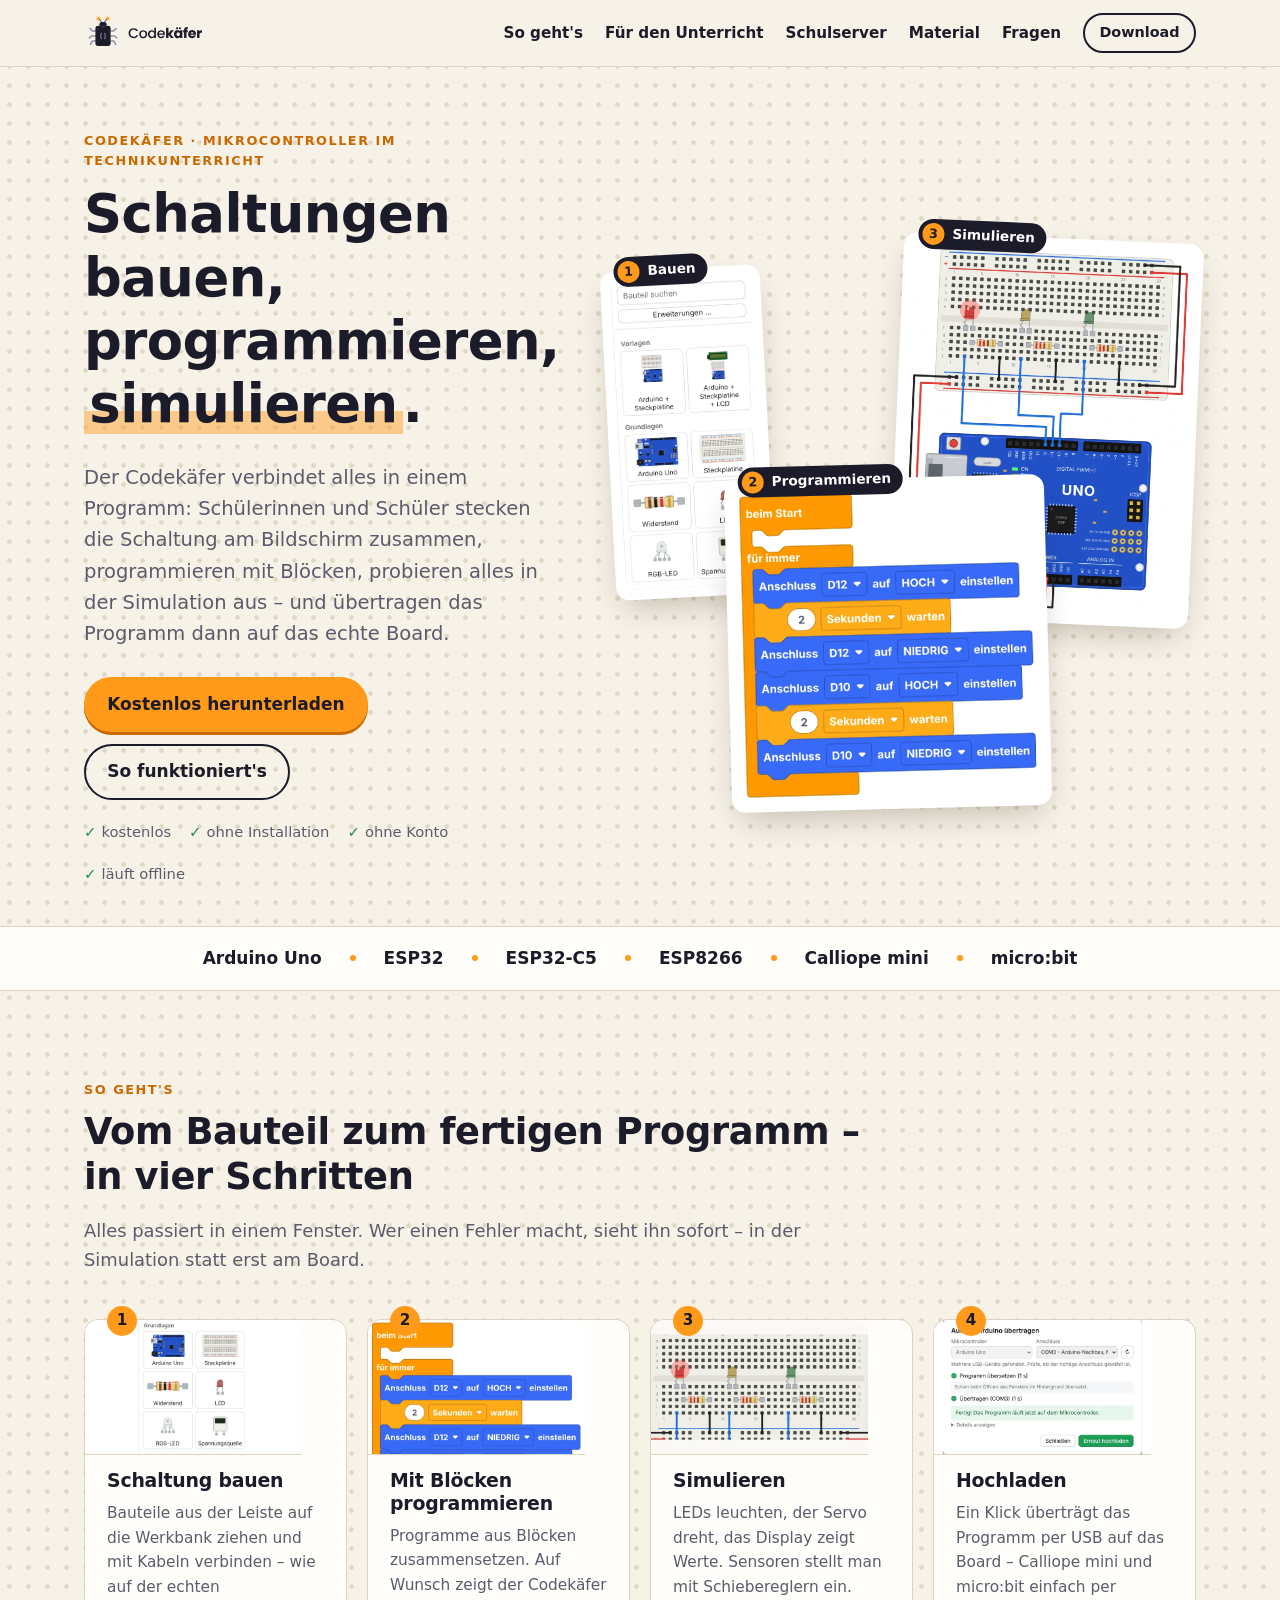
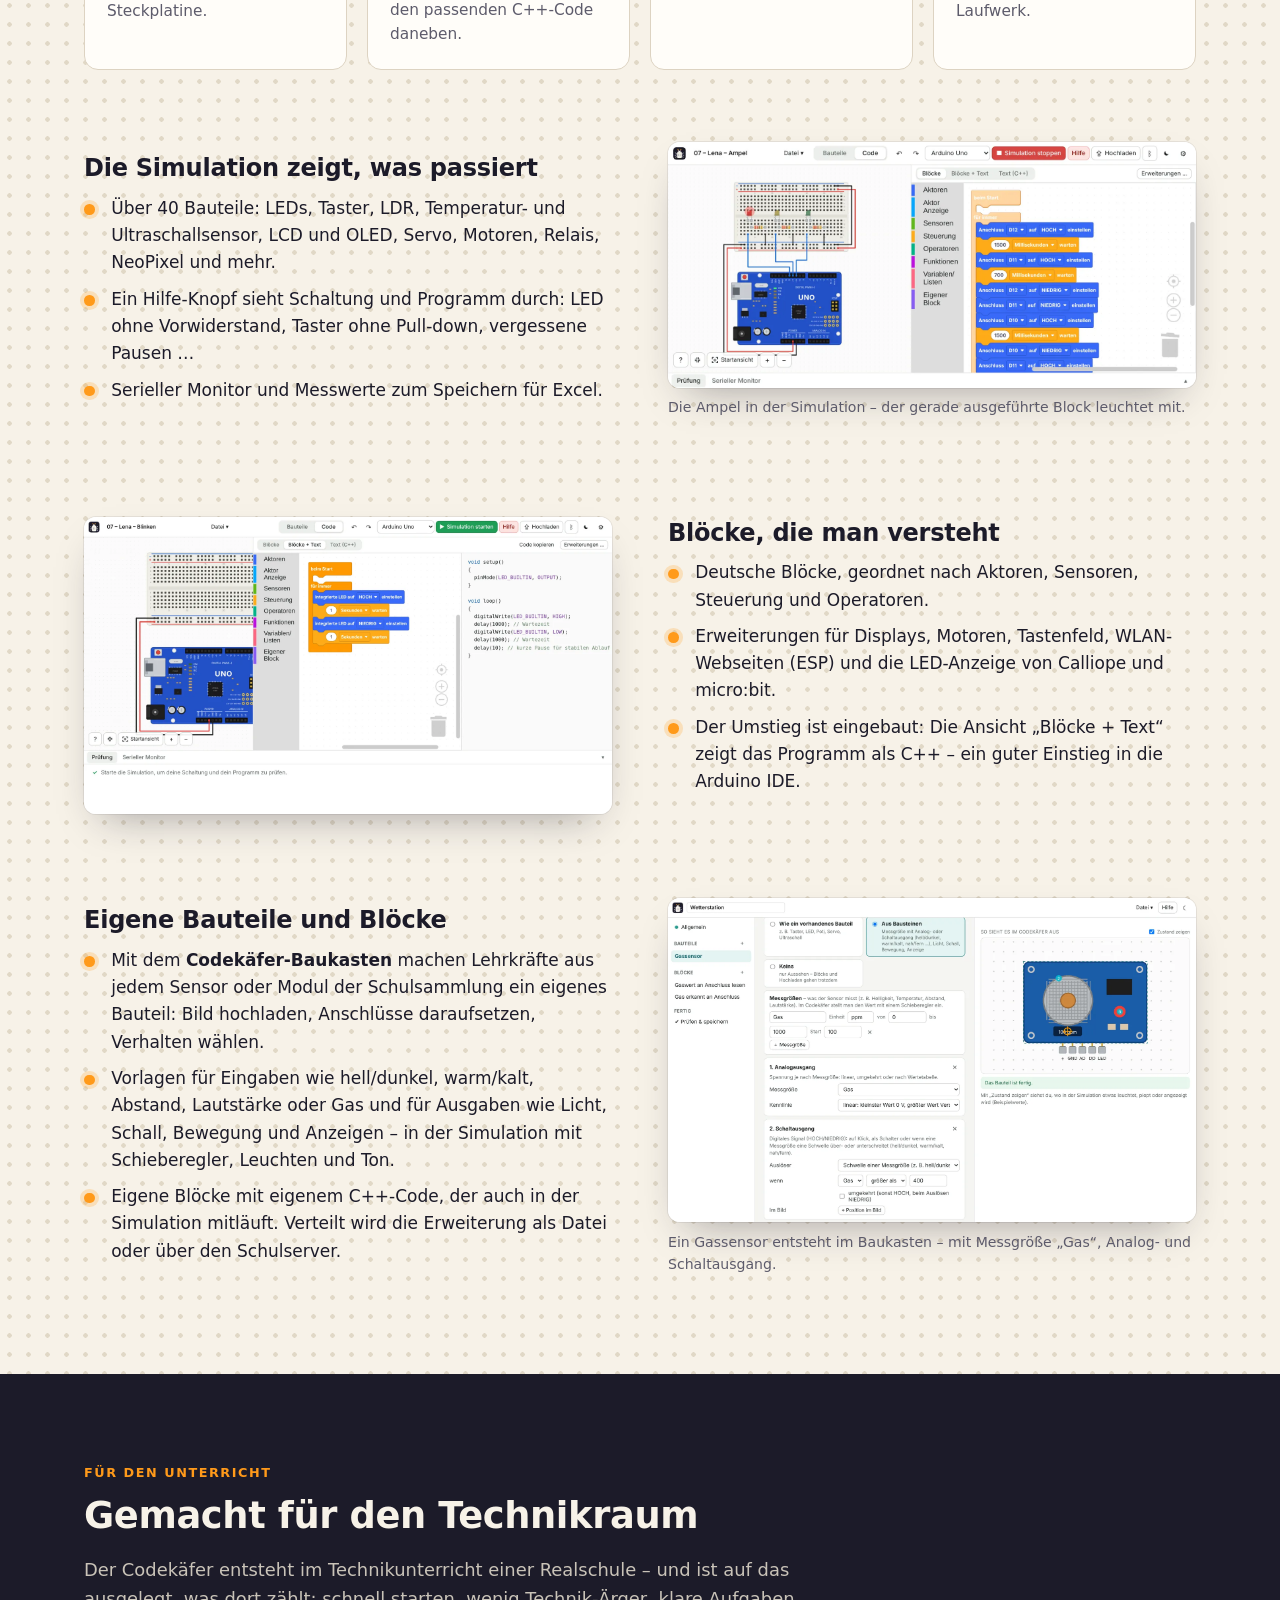
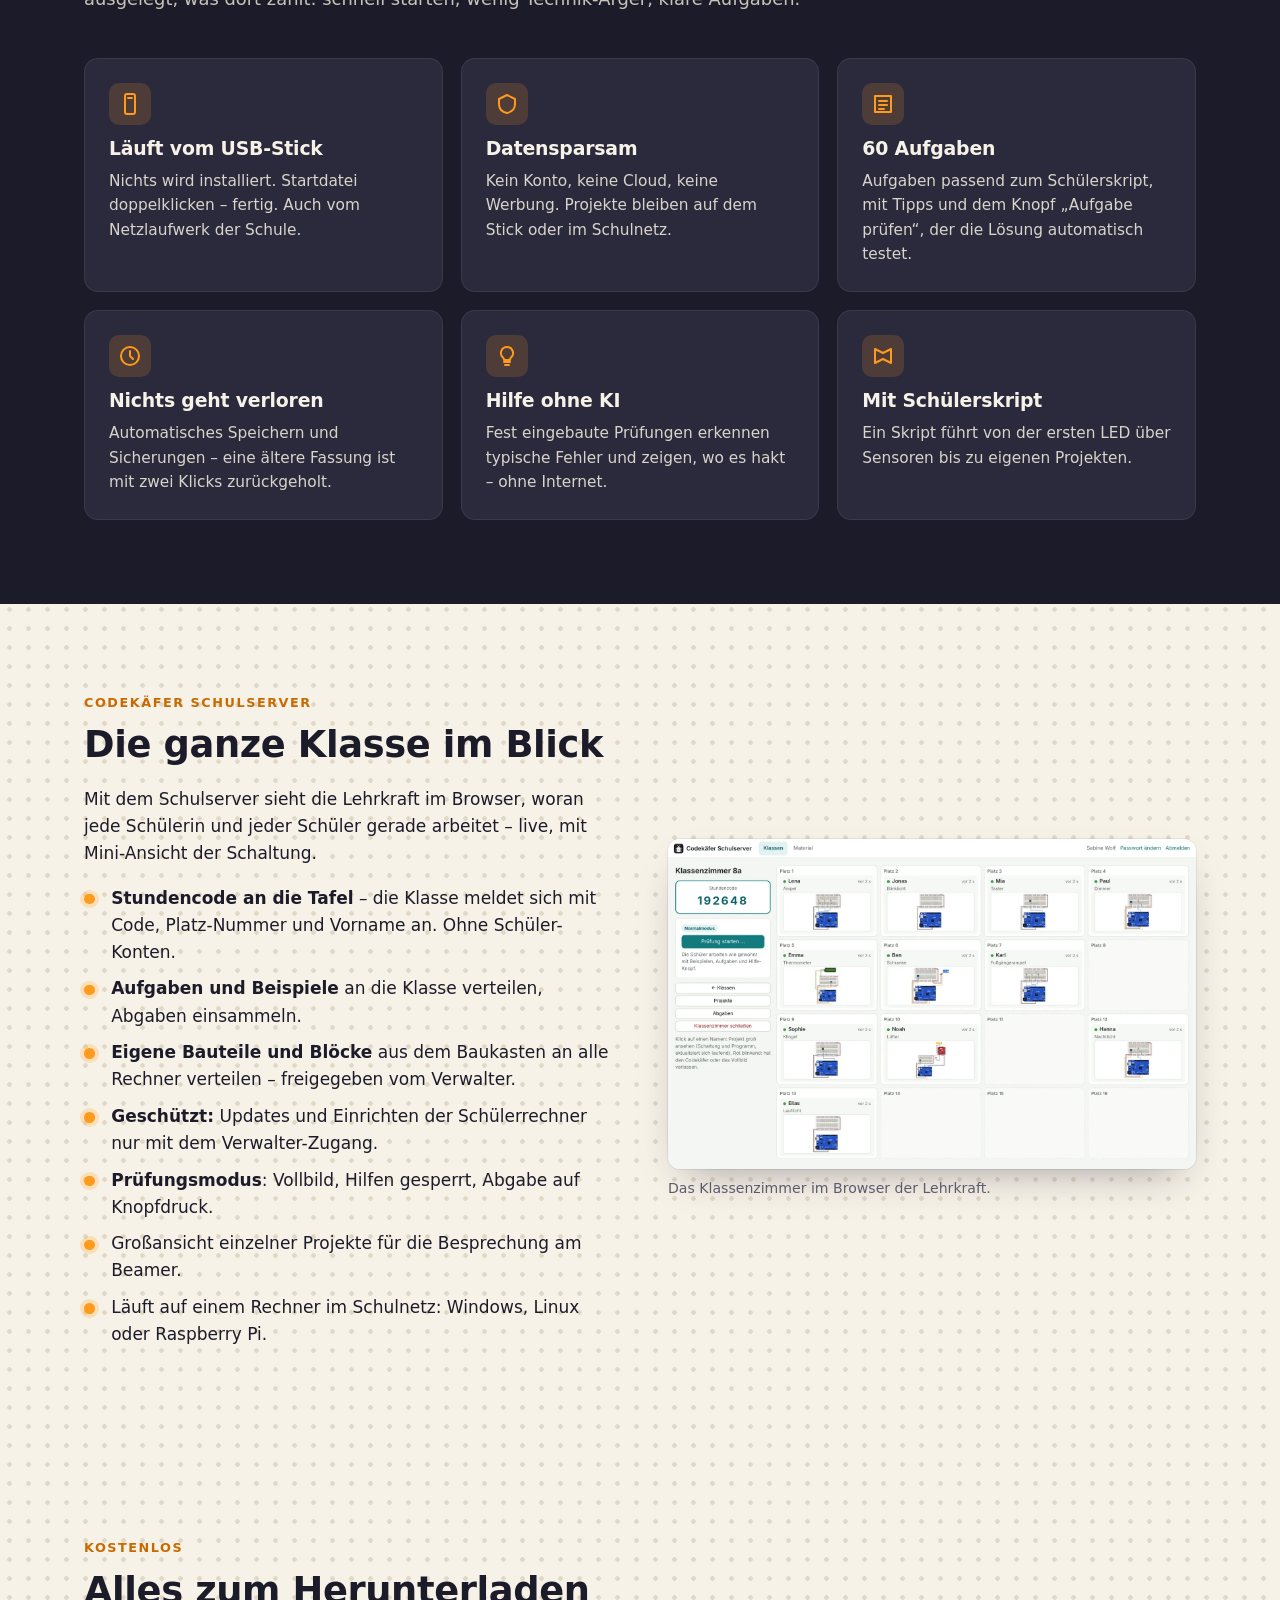
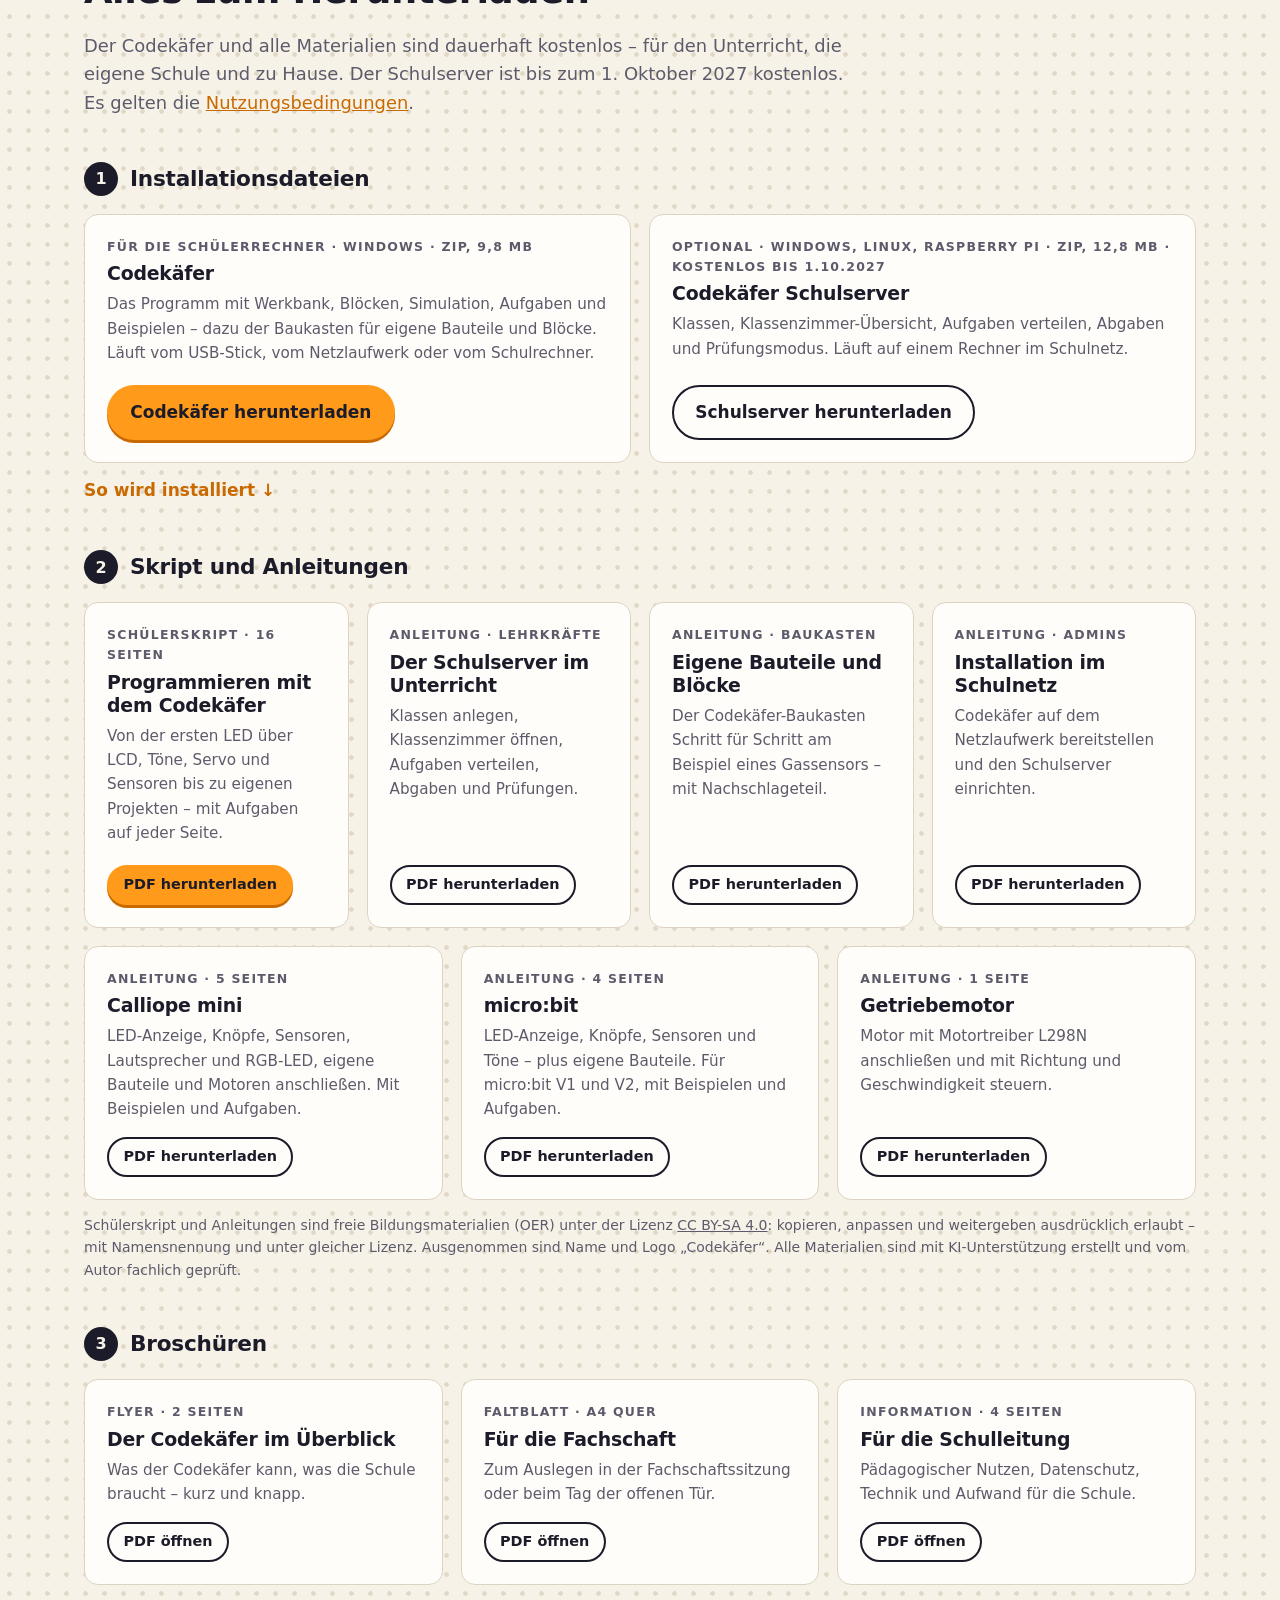
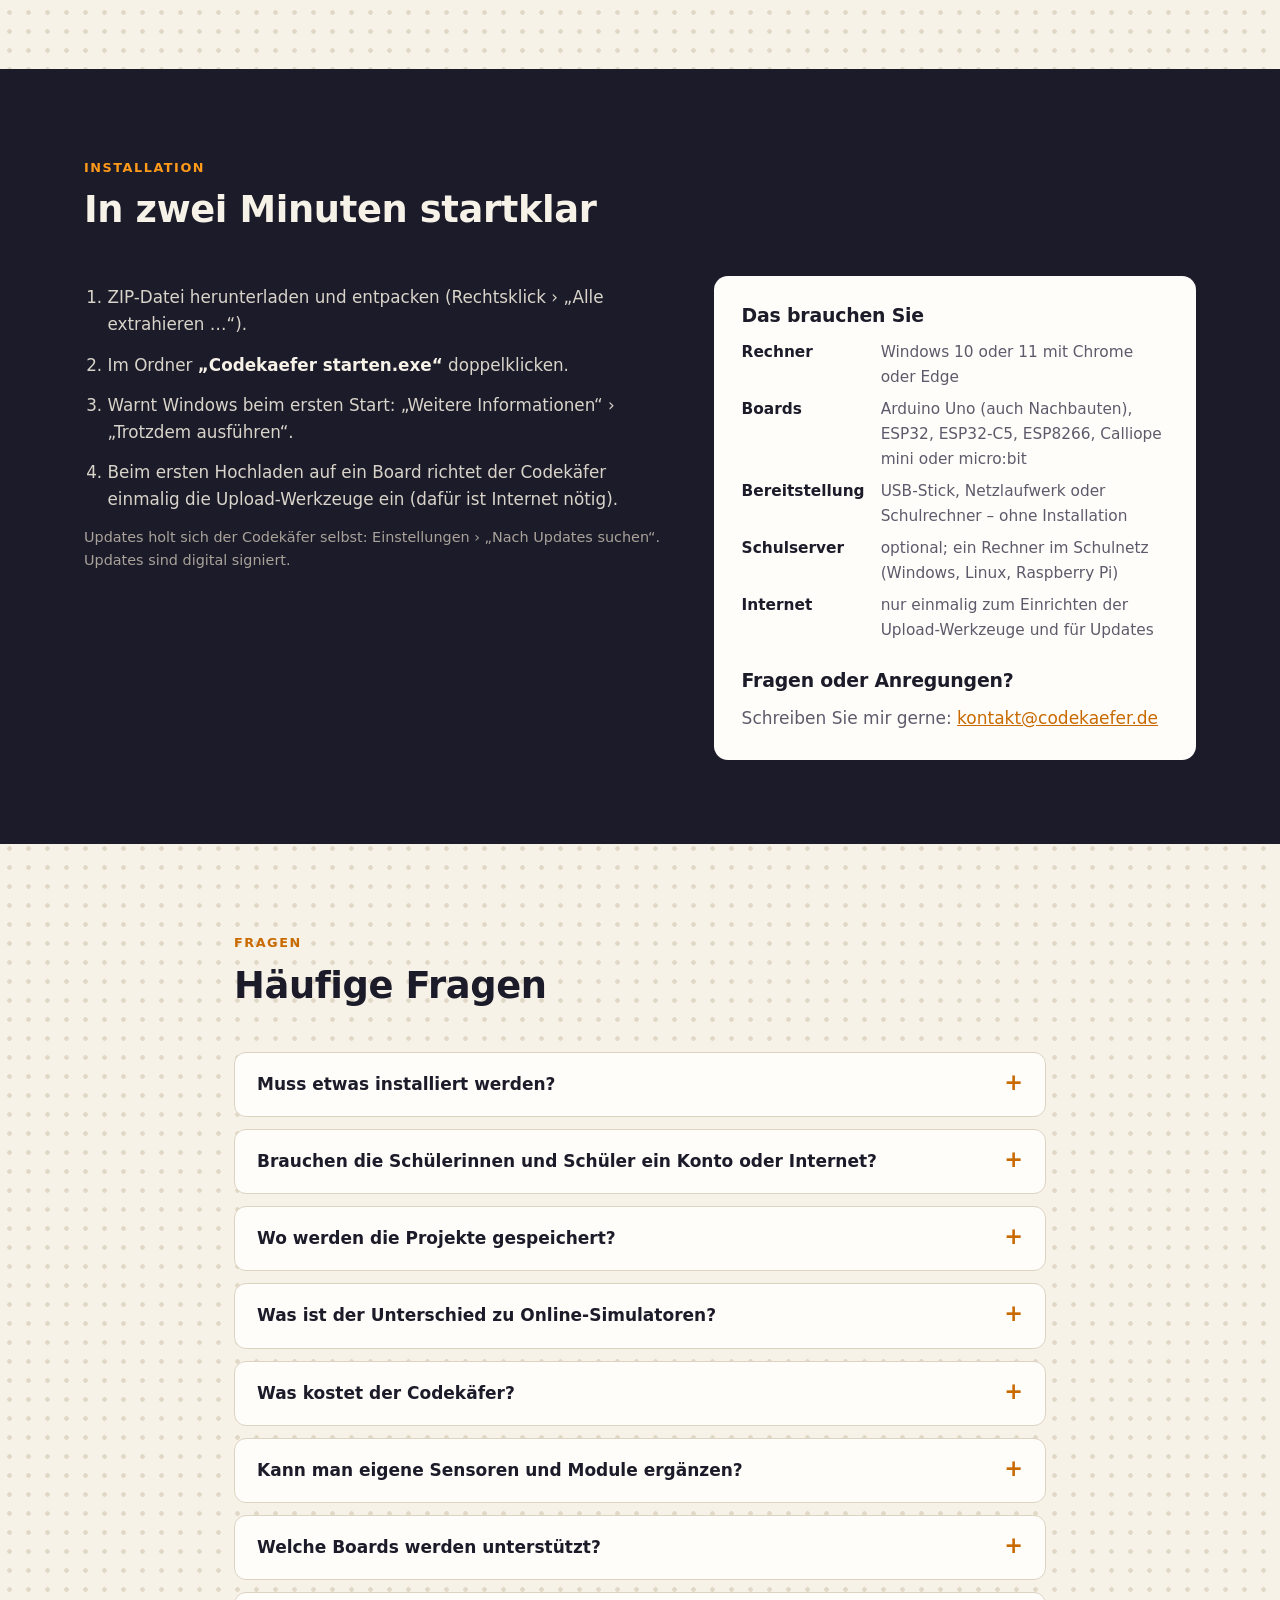
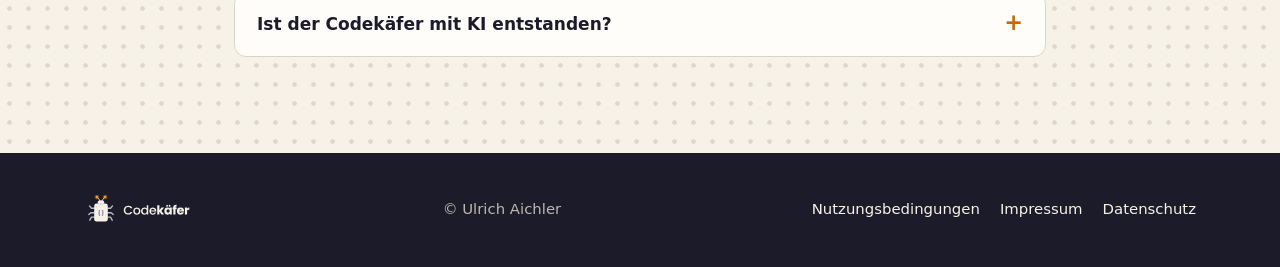
==== index.html @ eb39aac1 "Download-Größen für Codekäfer 0.29.0 / Schulserver 0.14.0 Co-Authored-By: Claude Opus 5.5 <noreply@a" ====
<!doctype html>
<html lang="de">
<head>
<meta charset="utf-8">
<meta name="viewport" content="width=device-width, initial-scale=1">
<title>Codekäfer – Arduino mit Blöcken programmieren und simulieren</title>
<meta name="description" content="Kostenlose Lernumgebung für den Technikunterricht: Schaltung bauen, mit Blöcken programmieren, simulieren und auf Arduino, ESP32, Calliope mini oder micro:bit laden.">
<link rel="canonical" href="https://codekaefer.de/">
<meta name="robots" content="index, follow">
<link rel="icon" href="img/favicon.svg" type="image/svg+xml">
<link rel="icon" href="img/favicon-32.png" sizes="32x32">
<link rel="apple-touch-icon" href="img/apple-touch-icon.png">
<link rel="stylesheet" href="css/stil.css?v=8">
<meta property="og:type" content="website">
<meta property="og:locale" content="de_DE">
<meta property="og:site_name" content="Codekäfer">
<meta property="og:url" content="https://codekaefer.de/">
<meta property="og:title" content="Codekäfer – Schaltungen bauen, programmieren, simulieren">
<meta property="og:description" content="Kostenlose, blockbasierte Lernumgebung für Mikrocontroller im Technikunterricht – offline, ohne Schülerkonten, mit echter Hardware.">
<meta property="og:image" content="https://codekaefer.de/img/vorschau.png">
<meta property="og:image:width" content="1200">
<meta property="og:image:height" content="630">
<meta name="twitter:card" content="summary_large_image">
<script type="application/ld+json">{"@context": "https://schema.org", "@type": "WebSite", "name": "Codekäfer", "alternateName": ["Codekaefer", "Codekäfer Schulserver"], "url": "https://codekaefer.de/", "inLanguage": "de"}</script>
<script type="application/ld+json">{"@context": "https://schema.org", "@type": "SoftwareApplication", "name": "Codekäfer", "alternateName": "Codekaefer", "url": "https://codekaefer.de/", "description": "Blockbasierte Lernumgebung für den Technikunterricht: Schaltungen bauen, mit Blöcken programmieren, simulieren und auf Arduino, ESP32, ESP8266, Calliope mini oder micro:bit übertragen.", "applicationCategory": "EducationalApplication", "operatingSystem": "Windows 10, Windows 11", "inLanguage": "de", "offers": {"@type": "Offer", "price": "0", "priceCurrency": "EUR"}, "author": {"@type": "Person", "name": "Ulrich Aichler"}, "audience": {"@type": "EducationalAudience", "educationalRole": ["teacher", "student"]}, "image": "https://codekaefer.de/img/vorschau.png", "keywords": "Arduino, Blockprogrammierung, Simulation, Technikunterricht, ESP32, Calliope mini, micro:bit, Schule, offline"}</script>
<script type="application/ld+json">{"@context": "https://schema.org", "@type": "FAQPage", "mainEntity": [{"@type": "Question", "name": "Muss etwas installiert werden?", "acceptedAnswer": {"@type": "Answer", "text": "Nein. Der Codekäfer startet mit einem Doppelklick und öffnet sich in einem Chrome- bzw. Edge-Fenster. Er läuft vom USB-Stick, vom Netzlaufwerk oder von einem Schulrechner."}}, {"@type": "Question", "name": "Brauchen die Schülerinnen und Schüler ein Konto oder Internet?", "acceptedAnswer": {"@type": "Answer", "text": "Nein. Es gibt keine Anmeldung bei einem Online-Dienst. Internet wird nur einmal zum Einrichten der Upload-Werkzeuge und für Updates gebraucht. Mit dem Schulserver melden sich die Schüler nur mit Stundencode, Platz-Nummer und Vorname an."}}, {"@type": "Question", "name": "Wo werden die Projekte gespeichert?", "acceptedAnswer": {"@type": "Answer", "text": "Auf dem Stick, im persönlichen Ordner im Schulnetz oder – mit Schulserver – auf dem Server der Schule. Keine Daten verlassen die Schule."}}, {"@type": "Question", "name": "Was ist der Unterschied zu Online-Simulatoren?", "acceptedAnswer": {"@type": "Answer", "text": "Der Codekäfer verbindet Schaltung, Blöcke, Simulation und das Hochladen auf das echte Board in einem Programm – ohne Konto und ohne Cloud. Dazu kommen Aufgaben mit automatischer Prüfung, ein Schülerskript und auf Wunsch der Schulserver mit Klassenzimmer und Prüfungsmodus."}}, {"@type": "Question", "name": "Was kostet der Codekäfer?", "acceptedAnswer": {"@type": "Answer", "text": "Der Codekäfer für die Schülerrechner und alle Materialien – Skript, Anleitungen, Broschüren – sind dauerhaft kostenlos. Der Schulserver ist bis zum 1. Oktober 2027 kostenlos. Danach braucht jede Schule eine Lizenz, Updates inklusive. Läuft die kostenlose Zeit ab, gehen keine Daten verloren: Klassen, Projekte und Abgaben bleiben erhalten."}}, {"@type": "Question", "name": "Kann man eigene Sensoren und Module ergänzen?", "acceptedAnswer": {"@type": "Answer", "text": "Ja. Mit dem Codekäfer-Baukasten erstellen Lehrkräfte eigene Bauteile (mit eigenem Bild und Verhalten in der Simulation) und eigene Blöcke mit C++-Code – meist mit einer Vorlage in wenigen Minuten. Die Erweiterung wird als Datei weitergegeben oder über den Schulserver an alle Rechner verteilt – dort spielt sie der Verwalter ein. Projekte bringen ihre Erweiterungen selbst mit; in der Schulversion gelten aber nur die freigegebenen."}}, {"@type": "Question", "name": "Welche Boards werden unterstützt?", "acceptedAnswer": {"@type": "Answer", "text": "Arduino Uno (auch Nachbauten mit CH340), ESP32, ESP32-C5, ESP8266, Calliope mini und micro:bit. Vorhandene Sets der Schule lassen sich weiter nutzen."}}, {"@type": "Question", "name": "Ist der Codekäfer mit KI entstanden?", "acceptedAnswer": {"@type": "Answer", "text": "Ja. Der Codekäfer wurde von Ulrich Aichler konzipiert und mit Unterstützung von KI (Claude, Anthropic) programmiert; getestet und verantwortet von Ulrich Aichler. Der Codekäfer selbst enthält keine KI und sendet keine Daten an KI-Dienste – auch keine Schülerdaten."}}]}</script>
</head>
<body>

<header class="kopf">
  <div class="wrap">
    <a class="logo" href="#top" aria-label="Codekäfer – zum Seitenanfang"><img src="img/codekaefer-logo.svg" alt="Codekäfer" width="122" height="38"></a>
    <nav aria-label="Hauptmenü">
      <a href="#so-gehts">So geht's</a>
      <a href="#unterricht">Für den Unterricht</a>
      <a href="#schulserver">Schulserver</a>
      <a href="#download">Material</a>
      <a href="#fragen">Fragen</a>
      <a class="knopf klein rand" href="#download">Download</a>
    </nav>
  </div>
</header>

<main id="top">

<section class="held">
  <div class="wrap">
    <div>
      <span class="kicker">Codekäfer · Mikrocontroller im Technikunterricht</span>
      <h1>Schaltungen bauen, programmieren, <span class="mark">simulieren</span>.</h1>
      <p class="unter">Der Codekäfer verbindet alles in einem Programm: Schülerinnen und Schüler stecken die Schaltung am Bildschirm zusammen, programmieren mit Blöcken, probieren alles in der Simulation aus – und übertragen das Programm dann auf das echte Board.</p>
      <div class="knoepfe">
        <a class="knopf voll" href="#download">Kostenlos herunterladen</a>
        <a class="knopf rand" href="#so-gehts">So funktioniert's</a>
      </div>
      <div class="klein-info"><span>kostenlos</span><span>ohne Installation</span><span>ohne Konto</span><span>läuft offline</span></div>
    </div>
    <div class="collage" aria-label="Bauen, programmieren, simulieren">
      <figure class="karte-b k1"><img src="img/held_bauteile.webp" width="375" height="827" alt="Bauteilleiste mit Arduino, Steckplatine, Widerstand und LED"><figcaption><b>1</b> Bauen</figcaption></figure>
      <figure class="karte-b k2"><img src="img/held_bloecke.webp" width="860" height="892" alt="Programm aus Blöcken: Anschlüsse ein- und ausschalten, warten"><figcaption><b>2</b> Programmieren</figcaption></figure>
      <figure class="karte-b k3"><img src="img/held_simulation.webp" width="900" height="1173" alt="Simulation: die rote LED der Ampel leuchtet"><figcaption><b>3</b> Simulieren</figcaption></figure>
    </div>
  </div>
</section>

<div class="boards">
  <div class="wrap">
    <b>Arduino Uno</b><span class="sep"></span><b>ESP32</b><span class="sep"></span><b>ESP32-C5</b><span class="sep"></span><b>ESP8266</b><span class="sep"></span><b>Calliope mini</b><span class="sep"></span><b>micro:bit</b>
  </div>
</div>

<section class="abschnitt" id="so-gehts">
  <div class="wrap">
    <div class="kopfzeile">
      <span class="kicker">So geht's</span>
      <h2>Vom Bauteil zum fertigen Programm – in vier Schritten</h2>
      <p>Alles passiert in einem Fenster. Wer einen Fehler macht, sieht ihn sofort – in der Simulation statt erst am Board.</p>
    </div>
    <div class="schritte">
      <div class="schritt"><img src="img/schritt_bauen.webp" width="640" height="400" alt="" loading="lazy"><h3>Schaltung bauen</h3><p>Bauteile aus der Leiste auf die Werkbank ziehen und mit Kabeln verbinden – wie auf der echten Steckplatine.</p></div>
      <div class="schritt"><img src="img/schritt_programmieren.webp" width="640" height="400" alt="" loading="lazy"><h3>Mit Blöcken programmieren</h3><p>Programme aus Blöcken zusammensetzen. Auf Wunsch zeigt der Codekäfer den passenden C++-Code daneben.</p></div>
      <div class="schritt"><img src="img/schritt_simulieren.webp" width="640" height="400" alt="" loading="lazy"><h3>Simulieren</h3><p>LEDs leuchten, der Servo dreht, das Display zeigt Werte. Sensoren stellt man mit Schiebereglern ein.</p></div>
      <div class="schritt"><img src="img/schritt_hochladen.webp" width="640" height="400" alt="" loading="lazy"><h3>Hochladen</h3><p>Ein Klick überträgt das Programm per USB auf das Board – Calliope mini und micro:bit einfach per Laufwerk.</p></div>
    </div>

    <div class="zeile" style="margin-top:72px">
      <div>
        <h3 style="font-size:1.5rem">Die Simulation zeigt, was passiert</h3>
        <ul>
          <li>Über 40 Bauteile: LEDs, Taster, LDR, Temperatur- und Ultraschallsensor, LCD und OLED, Servo, Motoren, Relais, NeoPixel und mehr.</li>
          <li>Ein Hilfe-Knopf sieht Schaltung und Programm durch: LED ohne Vorwiderstand, Taster ohne Pull-down, vergessene Pausen …</li>
          <li>Serieller Monitor und Messwerte zum Speichern für Excel.</li>
        </ul>
      </div>
      <div><div class="rahmen"><video src="img/simulation.mp4" poster="img/simulation-poster.webp" width="1440" height="672" autoplay muted loop playsinline preload="metadata" aria-label="Laufende Simulation: Die Ampel schaltet, der gerade ausgeführte Block ist hervorgehoben"></video></div><p class="unterschrift">Die Ampel in der Simulation – der gerade ausgeführte Block leuchtet mit.</p></div>
    </div>
    <div class="zeile umgekehrt">
      <div>
        <h3 style="font-size:1.5rem">Blöcke, die man versteht</h3>
        <ul>
          <li>Deutsche Blöcke, geordnet nach Aktoren, Sensoren, Steuerung und Operatoren.</li>
          <li>Erweiterungen für Displays, Motoren, Tastenfeld, WLAN-Webseiten (ESP) und die LED-Anzeige von Calliope und micro:bit.</li>
          <li>Der Umstieg ist eingebaut: Die Ansicht „Blöcke + Text“ zeigt das Programm als C++ – ein guter Einstieg in die Arduino IDE.</li>
        </ul>
      </div>
      <div><div class="rahmen"><img src="img/code_text.webp" width="1600" height="900" alt="Blöcke und der passende C++-Code nebeneinander" loading="lazy"></div></div>
    </div>
    <div class="zeile">
      <div>
        <h3 style="font-size:1.5rem">Eigene Bauteile und Blöcke</h3>
        <ul>
          <li>Mit dem <b>Codekäfer-Baukasten</b> machen Lehrkräfte aus jedem Sensor oder Modul der Schulsammlung ein eigenes Bauteil: Bild hochladen, Anschlüsse daraufsetzen, Verhalten wählen.</li>
          <li>Vorlagen für Eingaben wie hell/dunkel, warm/kalt, Abstand, Lautstärke oder Gas und für Ausgaben wie Licht, Schall, Bewegung und Anzeigen – in der Simulation mit Schieberegler, Leuchten und Ton.</li>
          <li>Eigene Blöcke mit eigenem C++-Code, der auch in der Simulation mitläuft. Verteilt wird die Erweiterung als Datei oder über den Schulserver.</li>
        </ul>
      </div>
      <div><div class="rahmen"><img src="img/baukasten.webp" width="1600" height="983" alt="Der Codekäfer-Baukasten: ein Gassensor-Modul mit Bild, Anschlüssen und Messgröße" loading="lazy"></div><p class="unterschrift">Ein Gassensor entsteht im Baukasten – mit Messgröße „Gas“, Analog- und Schaltausgang.</p></div>
    </div>
  </div>
</section>

<section class="abschnitt dunkel" id="unterricht">
  <div class="wrap">
    <div class="kopfzeile">
      <span class="kicker">Für den Unterricht</span>
      <h2>Gemacht für den Technikraum</h2>
      <p>Der Codekäfer entsteht im Technikunterricht einer Realschule – und ist auf das ausgelegt, was dort zählt: schnell starten, wenig Technik-Ärger, klare Aufgaben.</p>
    </div>
    <div class="kacheln">
      <div class="kachel"><div class="sym"><svg viewBox="0 0 24 24"><rect x="7" y="2" width="10" height="20" rx="2"/><path d="M10 6h4"/></svg></div><h3>Läuft vom USB-Stick</h3><p>Nichts wird installiert. Startdatei doppelklicken – fertig. Auch vom Netzlaufwerk der Schule.</p></div>
      <div class="kachel"><div class="sym"><svg viewBox="0 0 24 24"><path d="M12 3l8 4v5c0 5-3.5 8-8 9-4.5-1-8-4-8-9V7z"/></svg></div><h3>Datensparsam</h3><p>Kein Konto, keine Cloud, keine Werbung. Projekte bleiben auf dem Stick oder im Schulnetz.</p></div>
      <div class="kachel"><div class="sym"><svg viewBox="0 0 24 24"><path d="M4 4h16v16H4z"/><path d="M8 9h8M8 13h8M8 17h5"/></svg></div><h3>60 Aufgaben</h3><p>Aufgaben passend zum Schülerskript, mit Tipps und dem Knopf „Aufgabe prüfen“, der die Lösung automatisch testet.</p></div>
      <div class="kachel"><div class="sym"><svg viewBox="0 0 24 24"><circle cx="12" cy="12" r="9"/><path d="M12 7v5l3 3"/></svg></div><h3>Nichts geht verloren</h3><p>Automatisches Speichern und Sicherungen – eine ältere Fassung ist mit zwei Klicks zurückgeholt.</p></div>
      <div class="kachel"><div class="sym"><svg viewBox="0 0 24 24"><path d="M9 18h6M10 21h4M12 3a6 6 0 0 0-4 10.5c.8.8 1 1.5 1 2.5h6c0-1 .2-1.7 1-2.5A6 6 0 0 0 12 3z"/></svg></div><h3>Hilfe ohne KI</h3><p>Fest eingebaute Prüfungen erkennen typische Fehler und zeigen, wo es hakt – ohne Internet.</p></div>
      <div class="kachel"><div class="sym"><svg viewBox="0 0 24 24"><path d="M4 19V5l8 4 8-4v14l-8-4z"/></svg></div><h3>Mit Schülerskript</h3><p>Ein Skript führt von der ersten LED über Sensoren bis zu eigenen Projekten.</p></div>
    </div>
  </div>
</section>

<section class="abschnitt hell" id="schulserver">
  <div class="wrap">
    <div class="zeile">
      <div>
        <span class="kicker">Codekäfer Schulserver</span>
        <h2>Die ganze Klasse im Blick</h2>
        <p>Mit dem Schulserver sieht die Lehrkraft im Browser, woran jede Schülerin und jeder Schüler gerade arbeitet – live, mit Mini-Ansicht der Schaltung.</p>
        <ul>
          <li><b>Stundencode an die Tafel</b> – die Klasse meldet sich mit Code, Platz-Nummer und Vorname an. Ohne Schüler-Konten.</li>
          <li><b>Aufgaben und Beispiele</b> an die Klasse verteilen, Abgaben einsammeln.</li>
          <li><b>Eigene Bauteile und Blöcke</b> aus dem Baukasten an alle Rechner verteilen – freigegeben vom Verwalter.</li>
          <li><b>Geschützt:</b> Updates und Einrichten der Schülerrechner nur mit dem Verwalter-Zugang.</li>
          <li><b>Prüfungsmodus</b>: Vollbild, Hilfen gesperrt, Abgabe auf Knopfdruck.</li>
          <li>Großansicht einzelner Projekte für die Besprechung am Beamer.</li>
          <li>Läuft auf einem Rechner im Schulnetz: Windows, Linux oder Raspberry Pi.</li>
        </ul>
      </div>
      <div>
        <div class="rahmen"><img src="img/klassenzimmer.webp" width="1600" height="1000" alt="Das virtuelle Klassenzimmer: Kacheln aller Schülerplätze mit Mini-Ansicht der Schaltung" loading="lazy"></div>
        <p class="unterschrift">Das Klassenzimmer im Browser der Lehrkraft.</p>
      </div>
    </div>
  </div>
</section>

<section class="abschnitt" id="download">
  <div class="wrap">
    <div class="kopfzeile">
      <span class="kicker">Kostenlos</span>
      <h2>Alles zum Herunterladen</h2>
      <p>Der Codekäfer und alle Materialien sind dauerhaft kostenlos – für den Unterricht, die eigene Schule und zu Hause. Der Schulserver ist bis zum 1. Oktober 2027 kostenlos. Es gelten die <a href="nutzungsbedingungen.html">Nutzungsbedingungen</a>.</p>
    </div>

    <h3 class="gruppe"><span>1</span> Installationsdateien</h3>
    <div class="material zwei">
      <div class="mat"><span class="art">Für die Schülerrechner · Windows · ZIP, 9,8 MB</span><h3>Codekäfer</h3><p>Das Programm mit Werkbank, Blöcken, Simulation, Aufgaben und Beispielen – dazu der Baukasten für eigene Bauteile und Blöcke. Läuft vom USB-Stick, vom Netzlaufwerk oder vom Schulrechner.</p><a class="knopf voll" href="https://github.com/werkstatt-aic/codekaefer/raw/main/update/Codekaefer.zip">Codekäfer herunterladen</a></div>
      <div class="mat"><span class="art">Optional · Windows, Linux, Raspberry Pi · ZIP, 12,8 MB · kostenlos bis 1.10.2027</span><h3>Codekäfer Schulserver</h3><p>Klassen, Klassenzimmer-Übersicht, Aufgaben verteilen, Abgaben und Prüfungsmodus. Läuft auf einem Rechner im Schulnetz.</p><a class="knopf rand" href="https://github.com/werkstatt-aic/codekaefer/raw/main/update/Codekaefer-Schulserver.zip">Schulserver herunterladen</a></div>
    </div>
    <p class="verweis"><a href="#installation">So wird installiert ↓</a></p>

    <h3 class="gruppe"><span>2</span> Skript und Anleitungen</h3>
    <div class="material vier">
      <div class="mat"><span class="art">Schülerskript · 16 Seiten</span><h3>Programmieren mit dem Codekäfer</h3><p>Von der ersten LED über LCD, Töne, Servo und Sensoren bis zu eigenen Projekten – mit Aufgaben auf jeder Seite.</p><a class="knopf klein voll" href="material/codekaefer-schuelerskript.pdf">PDF herunterladen</a></div>
      <div class="mat"><span class="art">Anleitung · Lehrkräfte</span><h3>Der Schulserver im Unterricht</h3><p>Klassen anlegen, Klassenzimmer öffnen, Aufgaben verteilen, Abgaben und Prüfungen.</p><a class="knopf klein rand" href="material/codekaefer-schulserver-lehrkraefte.pdf">PDF herunterladen</a></div>
      <div class="mat"><span class="art">Anleitung · Baukasten</span><h3>Eigene Bauteile und Blöcke</h3><p>Der Codekäfer-Baukasten Schritt für Schritt am Beispiel eines Gassensors – mit Nachschlageteil.</p><a class="knopf klein rand" href="material/codekaefer-baukasten-anleitung.pdf">PDF herunterladen</a></div>
      <div class="mat"><span class="art">Anleitung · Admins</span><h3>Installation im Schulnetz</h3><p>Codekäfer auf dem Netzlaufwerk bereitstellen und den Schulserver einrichten.</p><a class="knopf klein rand" href="material/codekaefer-installation-admins.pdf">PDF herunterladen</a></div>
    </div>
    <div class="material" style="margin-top:18px">
      <div class="mat"><span class="art">Anleitung · 5 Seiten</span><h3>Calliope mini</h3><p>LED-Anzeige, Knöpfe, Sensoren, Lautsprecher und RGB-LED, eigene Bauteile und Motoren anschließen. Mit Beispielen und Aufgaben.</p><a class="knopf klein rand" href="material/codekaefer-anleitung-calliope-mini.pdf">PDF herunterladen</a></div>
      <div class="mat"><span class="art">Anleitung · 4 Seiten</span><h3>micro:bit</h3><p>LED-Anzeige, Knöpfe, Sensoren und Töne – plus eigene Bauteile. Für micro:bit V1 und V2, mit Beispielen und Aufgaben.</p><a class="knopf klein rand" href="material/codekaefer-anleitung-microbit.pdf">PDF herunterladen</a></div>
      <div class="mat"><span class="art">Anleitung · 1 Seite</span><h3>Getriebemotor</h3><p>Motor mit Motortreiber L298N anschließen und mit Richtung und Geschwindigkeit steuern.</p><a class="knopf klein rand" href="material/codekaefer-anleitung-getriebemotor.pdf">PDF herunterladen</a></div>
    </div>
    <p class="lizenz-notiz">Schülerskript und Anleitungen sind freie Bildungsmaterialien (OER) unter der Lizenz <a href="https://creativecommons.org/licenses/by-sa/4.0/deed.de" rel="license">CC BY-SA 4.0</a>: kopieren, anpassen und weitergeben ausdrücklich erlaubt – mit Namensnennung und unter gleicher Lizenz. Ausgenommen sind Name und Logo „Codekäfer“. Alle Materialien sind mit KI-Unterstützung erstellt und vom Autor fachlich geprüft.</p>

    <h3 class="gruppe"><span>3</span> Broschüren</h3>
    <div class="material">
      <div class="mat"><span class="art">Flyer · 2 Seiten</span><h3>Der Codekäfer im Überblick</h3><p>Was der Codekäfer kann, was die Schule braucht – kurz und knapp.</p><a class="knopf klein rand" href="material/codekaefer-flyer.pdf">PDF öffnen</a></div>
      <div class="mat"><span class="art">Faltblatt · A4 quer</span><h3>Für die Fachschaft</h3><p>Zum Auslegen in der Fachschaftssitzung oder beim Tag der offenen Tür.</p><a class="knopf klein rand" href="material/codekaefer-faltblatt.pdf">PDF öffnen</a></div>
      <div class="mat"><span class="art">Information · 4 Seiten</span><h3>Für die Schulleitung</h3><p>Pädagogischer Nutzen, Datenschutz, Technik und Aufwand für die Schule.</p><a class="knopf klein rand" href="material/codekaefer-info-schulleitung.pdf">PDF öffnen</a></div>
    </div>
  </div>
</section>

<section class="abschnitt dunkel" id="installation">
  <div class="wrap">
    <div class="kopfzeile">
      <span class="kicker">Installation</span>
      <h2>In zwei Minuten startklar</h2>
    </div>
    <div class="anfrage">
      <div>
        <ol class="schritte-liste">
          <li>ZIP-Datei herunterladen und entpacken (Rechtsklick › „Alle extrahieren …“).</li>
          <li>Im Ordner <b>„Codekaefer starten.exe“</b> doppelklicken.</li>
          <li>Warnt Windows beim ersten Start: „Weitere Informationen“ › „Trotzdem ausführen“.</li>
          <li>Beim ersten Hochladen auf ein Board richtet der Codekäfer einmalig die Upload-Werkzeuge ein (dafür ist Internet nötig).</li>
        </ol>
        <p class="klein">Updates holt sich der Codekäfer selbst: Einstellungen › „Nach Updates suchen“. Updates sind digital signiert.</p>
      </div>
      <div class="karte">
        <h3>Das brauchen Sie</h3>
        <dl>
          <dt>Rechner</dt><dd>Windows 10 oder 11 mit Chrome oder Edge</dd>
          <dt>Boards</dt><dd>Arduino Uno (auch Nachbauten), ESP32, ESP32-C5, ESP8266, Calliope mini oder micro:bit</dd>
          <dt>Bereitstellung</dt><dd>USB-Stick, Netzlaufwerk oder Schulrechner – ohne Installation</dd>
          <dt>Schulserver</dt><dd>optional; ein Rechner im Schulnetz (Windows, Linux, Raspberry Pi)</dd>
          <dt>Internet</dt><dd>nur einmalig zum Einrichten der Upload-Werkzeuge und für Updates</dd>
        </dl>
        <h3 style="margin-top:1.4em">Fragen oder Anregungen?</h3>
        <p style="margin:0">Schreiben Sie mir gerne: <a href="mailto:kontakt@codekaefer.de?subject=Codek%C3%A4fer">kontakt@codekaefer.de</a></p>
      </div>
    </div>
  </div>
</section>

<section class="abschnitt" id="fragen">
  <div class="wrap" style="max-width:860px">
    <div class="kopfzeile">
      <span class="kicker">Fragen</span>
      <h2>Häufige Fragen</h2>
    </div>
    <div class="fragen">
      <details><summary>Muss etwas installiert werden?</summary><p>Nein. Der Codekäfer startet mit einem Doppelklick und öffnet sich in einem Chrome- bzw. Edge-Fenster. Er läuft vom USB-Stick, vom Netzlaufwerk oder von einem Schulrechner.</p></details>
      <details><summary>Brauchen die Schülerinnen und Schüler ein Konto oder Internet?</summary><p>Nein. Es gibt keine Anmeldung bei einem Online-Dienst. Internet wird nur einmal zum Einrichten der Upload-Werkzeuge und für Updates gebraucht. Mit dem Schulserver melden sich die Schüler nur mit Stundencode, Platz-Nummer und Vorname an.</p></details>
      <details><summary>Wo werden die Projekte gespeichert?</summary><p>Auf dem Stick, im persönlichen Ordner im Schulnetz oder – mit Schulserver – auf dem Server der Schule. Keine Daten verlassen die Schule.</p></details>
      <details><summary>Was ist der Unterschied zu Online-Simulatoren?</summary><p>Der Codekäfer verbindet Schaltung, Blöcke, Simulation und das Hochladen auf das echte Board in einem Programm – ohne Konto und ohne Cloud. Dazu kommen Aufgaben mit automatischer Prüfung, ein Schülerskript und auf Wunsch der Schulserver mit Klassenzimmer und Prüfungsmodus.</p></details>
      <details><summary>Was kostet der Codekäfer?</summary><p>Der Codekäfer für die Schülerrechner und alle Materialien – Skript, Anleitungen, Broschüren – sind dauerhaft kostenlos. Der Schulserver ist bis zum 1. Oktober 2027 kostenlos. Danach braucht jede Schule eine Lizenz, Updates inklusive. Läuft die kostenlose Zeit ab, gehen keine Daten verloren: Klassen, Projekte und Abgaben bleiben erhalten.</p></details>
      <details><summary>Kann man eigene Sensoren und Module ergänzen?</summary><p>Ja. Mit dem Codekäfer-Baukasten erstellen Lehrkräfte eigene Bauteile (mit eigenem Bild und Verhalten in der Simulation) und eigene Blöcke mit C++-Code – meist mit einer Vorlage in wenigen Minuten. Die Erweiterung wird als Datei weitergegeben oder über den Schulserver an alle Rechner verteilt – dort spielt sie der Verwalter ein. Projekte bringen ihre Erweiterungen selbst mit; in der Schulversion gelten aber nur die freigegebenen.</p></details>
      <details><summary>Welche Boards werden unterstützt?</summary><p>Arduino Uno (auch Nachbauten mit CH340), ESP32, ESP32-C5, ESP8266, Calliope mini und micro:bit. Vorhandene Sets der Schule lassen sich weiter nutzen.</p></details>
      <details><summary>Ist der Codekäfer mit KI entstanden?</summary><p>Ja. Der Codekäfer wurde von Ulrich Aichler konzipiert und mit Unterstützung von KI (Claude, Anthropic) programmiert; getestet und verantwortet von Ulrich Aichler. Der Codekäfer selbst enthält keine KI und sendet keine Daten an KI-Dienste – auch keine Schülerdaten.</p></details>
    </div>
  </div>
</section>

</main>

<footer class="fuss">
  <div class="wrap">
    <img src="img/codekaefer-logo-dunkel.svg" alt="Codekäfer" width="110" height="34">
    <span>© Ulrich Aichler</span>
    <span><a href="nutzungsbedingungen.html">Nutzungsbedingungen</a><a href="impressum.html">Impressum</a><a href="datenschutz.html">Datenschutz</a></span>
  </div>
</footer>
</body>
</html>
---- css/stil.css ----
/* Codekäfer – Webseite. Farben aus dem Logo, nur Systemschriften (keine externen Quellen). */
:root {
  --tinte: #1c1b29;
  --tinte-2: #2b2a3d;
  --creme: #f7f2e8;
  --creme-2: #efe7d8;
  --led: #ff9a1a;
  --led-dunkel: #c96a00;
  --grau: #5d5b6b;
  --linie: #ddd3c2;
  --weiss: #fffdf9;
  --gruen: #1f8a5b;
  --blau: #3b6fe0;
  --radius: 14px;
  --max: 1160px;
  --schrift: "Segoe UI", system-ui, -apple-system, "Helvetica Neue", Arial, sans-serif;
}
* { box-sizing: border-box; }
html { scroll-behavior: smooth; scroll-padding-top: 76px; }
body { margin: 0; font: 17px/1.6 var(--schrift); color: var(--tinte); background-color: var(--creme); background-image: radial-gradient(rgba(217,207,187,.75) 2.1px, transparent 2.4px); background-size: 19px 19px; -webkit-font-smoothing: antialiased; }
img { max-width: 100%; height: auto; display: block; }
a { color: var(--led-dunkel); }
a:hover { color: var(--tinte); }
h1, h2, h3 { line-height: 1.2; margin: 0 0 .5em; letter-spacing: -.01em; }
h1 { font-size: clamp(2rem, 4.4vw, 3.3rem); font-weight: 750; }
h2 { font-size: clamp(1.6rem, 3vw, 2.3rem); font-weight: 720; }
h3 { font-size: 1.18rem; font-weight: 680; }
p { margin: 0 0 1em; }
.wrap { max-width: var(--max); margin: 0 auto; padding: 0 24px; }
.mark { background: linear-gradient(transparent 62%, rgba(255,154,26,.45) 62%); padding: 0 .1em; }
.kicker { display: inline-block; font-size: .8rem; font-weight: 700; letter-spacing: .12em; text-transform: uppercase; color: var(--led-dunkel); margin-bottom: .8em; }

/* Kopf */
header.kopf { position: sticky; top: 0; z-index: 10; background: rgba(247,242,232,.92); backdrop-filter: blur(8px); border-bottom: 1px solid var(--linie); }
.kopf .wrap { display: flex; align-items: center; justify-content: space-between; height: 66px; gap: 16px; }
.kopf .logo img { height: 38px; width: auto; }
.kopf nav { display: flex; gap: 22px; align-items: center; }
.kopf nav a { color: var(--tinte); text-decoration: none; font-weight: 600; font-size: .95rem; }
.kopf nav a:hover { color: var(--led-dunkel); }
.kopf nav a.knopf { color: var(--tinte); }
@media (max-width: 860px) { .kopf nav a:not(.knopf) { display: none; } }

/* Knöpfe */
.knopf { display: inline-flex; align-items: center; gap: .5em; padding: .72em 1.25em; border-radius: 999px; font-weight: 700; text-decoration: none; border: 2px solid var(--tinte); transition: transform .15s, box-shadow .15s; }
.knopf.voll { background: var(--led); border-color: var(--led); color: var(--tinte); box-shadow: 0 3px 0 var(--led-dunkel); }
.knopf.voll:hover { transform: translateY(-1px); box-shadow: 0 4px 0 var(--led-dunkel); color: var(--tinte); }
.knopf.rand { background: transparent; color: var(--tinte); }
.knopf.rand:hover { background: var(--tinte); color: var(--creme); }
.knopf.klein { padding: .45em 1em; font-size: .9rem; border-width: 2px; }

/* Start */
.held { padding: 64px 0 40px; overflow: hidden; }
.held .wrap { display: grid; grid-template-columns: 1fr 1.25fr; gap: 48px; align-items: center; }
.held .unter { font-size: 1.22rem; color: var(--grau); margin-bottom: 1.4em; max-width: 34em; }
.held .knoepfe { display: flex; gap: 12px; flex-wrap: wrap; }
.held .klein-info { margin-top: 1.4em; font-size: .92rem; color: var(--grau); display: flex; gap: 18px; flex-wrap: wrap; }
.held .klein-info span::before { content: "✓ "; color: var(--gruen); font-weight: 800; }
/* Programmfenster im Windows-Stil */
.bildschirm { border-radius: 8px; overflow: hidden; background: #fff; box-shadow: 0 30px 60px -20px rgba(28,27,41,.45), 0 0 0 1px rgba(28,27,41,.14); }
.titel { display: flex; align-items: center; height: 32px; background: #f3f3f3; border-bottom: 1px solid #e3e3e3; font: 12px/1 "Segoe UI", system-ui, sans-serif; color: #1f1f1f; }
.titel img { width: 16px; height: 16px; margin: 0 8px 0 12px; }
.titel span { flex: 1; white-space: nowrap; overflow: hidden; text-overflow: ellipsis; }
.titel i { width: 46px; height: 32px; display: grid; place-items: center; font-style: normal; }
.titel i svg { width: 10px; height: 10px; stroke: #1f1f1f; stroke-width: 1; fill: none; }
@media (max-width: 900px) { .held .wrap { grid-template-columns: 1fr; } .held { padding-top: 36px; } }

/* Platinen-Leiste */
.boards { border-top: 1px solid var(--linie); border-bottom: 1px solid var(--linie); background: var(--weiss); }
.boards .wrap { display: flex; flex-wrap: wrap; align-items: center; gap: 10px 28px; padding: 18px 24px; justify-content: center; font-weight: 650; color: var(--grau); }
.boards b { color: var(--tinte); font-weight: 650; }
.boards .sep { width: 6px; height: 6px; border-radius: 50%; background: var(--led); }

/* Abschnitte */
section.abschnitt { padding: 84px 0; }
section.dunkel { background: var(--tinte); color: var(--creme); }
section.dunkel .kicker { color: var(--led); }
section.dunkel p, section.dunkel li { color: #d9d4ca; }
section.hell { background: transparent; }
section.hell, section.dunkel { position: relative; }
.kopfzeile { max-width: 46em; margin-bottom: 44px; }
.kopfzeile p { font-size: 1.12rem; color: var(--grau); }
section.dunkel .kopfzeile p { color: #c9c3b8; }

/* Vier Schritte */
.schritte { display: grid; grid-template-columns: repeat(4, 1fr); gap: 20px; counter-reset: s; }
.schritt { background: var(--weiss); border: 1px solid var(--linie); border-radius: var(--radius); padding: 22px; position: relative; }
.schritt::before { counter-increment: s; content: counter(s); position: absolute; top: -14px; left: 22px; width: 30px; height: 30px; border-radius: 50%; background: var(--led); color: var(--tinte); font-weight: 800; display: grid; place-items: center; font-size: .95rem; }
.schritt h3 { margin-top: 6px; }
.schritt p { font-size: .96rem; color: var(--grau); margin: 0; }
@media (max-width: 900px) { .schritte { grid-template-columns: 1fr 1fr; } }
@media (max-width: 560px) { .schritte { grid-template-columns: 1fr; } }

/* Bild + Text */
.zeile { display: grid; grid-template-columns: 1fr 1fr; gap: 56px; align-items: center; }
.zeile + .zeile { margin-top: 84px; }
.zeile.umgekehrt > :first-child { order: 2; }
.zeile ul { padding: 0; margin: 0 0 1em; list-style: none; }
.zeile li { padding-left: 1.6em; position: relative; margin-bottom: .55em; }
.zeile li::before { content: ""; position: absolute; left: 0; top: .55em; width: .62em; height: .62em; border-radius: 50%; background: var(--led); box-shadow: 0 0 0 4px rgba(255,154,26,.22); }
.rahmen { border-radius: 12px; overflow: hidden; box-shadow: 0 18px 40px -18px rgba(28,27,41,.4), 0 0 0 1px rgba(28,27,41,.08); background: #fff; }
.unterschrift { font-size: .88rem; color: var(--grau); margin-top: .6em; }
section.dunkel .unterschrift { color: #a9a39a; }
@media (max-width: 900px) { .zeile { grid-template-columns: 1fr; gap: 28px; } .zeile.umgekehrt > :first-child { order: 0; } }

/* Kacheln */
.kacheln { display: grid; grid-template-columns: repeat(3, 1fr); gap: 18px; }
.kachel { background: var(--tinte-2); border-radius: var(--radius); padding: 24px; border: 1px solid rgba(255,255,255,.07); }
.kachel .sym { width: 42px; height: 42px; border-radius: 10px; background: rgba(255,154,26,.16); display: grid; place-items: center; margin-bottom: 12px; }
.kachel .sym svg { width: 24px; height: 24px; stroke: var(--led); fill: none; stroke-width: 2; stroke-linecap: round; stroke-linejoin: round; }
.kachel h3 { color: var(--creme); }
.kachel p { font-size: .96rem; margin: 0; }
@media (max-width: 900px) { .kacheln { grid-template-columns: 1fr 1fr; } }
@media (max-width: 560px) { .kacheln { grid-template-columns: 1fr; } }

/* Material */
.material { display: grid; grid-template-columns: repeat(3, 1fr); gap: 18px; }
.mat { background: var(--weiss); border: 1px solid var(--linie); border-radius: var(--radius); padding: 22px; display: flex; flex-direction: column; }
.mat .art { font-size: .78rem; font-weight: 700; letter-spacing: .1em; text-transform: uppercase; color: var(--grau); }
.mat h3 { margin: .3em 0 .4em; }
.mat p { font-size: .95rem; color: var(--grau); flex: 1; }
.mat .knopf { align-self: flex-start; }
.hinweis { margin-top: 26px; padding: 18px 22px; border-radius: var(--radius); background: var(--creme-2); border-left: 5px solid var(--led); }
@media (max-width: 900px) { .material { grid-template-columns: 1fr; } }

/* Anfrage */
.anfrage { display: grid; grid-template-columns: 1.1fr .9fr; gap: 40px; align-items: start; }
.karte { background: var(--weiss); color: var(--tinte); border-radius: var(--radius); padding: 28px; }
.karte h3 { margin-bottom: .7em; }
.karte dl { margin: 0; display: grid; grid-template-columns: auto 1fr; gap: 8px 16px; font-size: .96rem; }
.karte dt { font-weight: 700; }
.karte dd { margin: 0; color: var(--grau); }
@media (max-width: 900px) { .anfrage { grid-template-columns: 1fr; } }

/* Fragen */
.fragen details { background: var(--weiss); border: 1px solid var(--linie); border-radius: 12px; padding: 0 22px; margin-bottom: 12px; }
.fragen summary { cursor: pointer; font-weight: 680; padding: 18px 0; list-style: none; display: flex; justify-content: space-between; gap: 16px; }
.fragen summary::-webkit-details-marker { display: none; }
.fragen summary::after { content: "+"; font-size: 1.4rem; line-height: 1; color: var(--led-dunkel); }
.fragen details[open] summary::after { content: "–"; }
.fragen details p { color: var(--grau); }

/* Fuß */
footer.fuss { background: var(--tinte); color: #bdb7ad; padding: 40px 0; font-size: .93rem; }
footer.fuss .wrap { display: flex; justify-content: space-between; align-items: center; gap: 20px; flex-wrap: wrap; }
footer.fuss a { color: var(--creme); text-decoration: none; margin-left: 20px; }
footer.fuss .wrap > span:last-child { display: flex; flex-wrap: wrap; gap: 6px 20px; }
footer.fuss .wrap > span:last-child a { margin-left: 0; }
footer.fuss a:hover { color: var(--led); }
footer.fuss img { height: 34px; width: auto; }

/* Unterseiten */
.text { max-width: 760px; padding: 56px 24px 80px; margin: 0 auto; }
.text h1 { font-size: 2.2rem; }
.text h2 { font-size: 1.3rem; margin-top: 1.8em; }
.luecke { background: #ffe2b8; border-radius: 4px; padding: 0 .3em; font-weight: 600; }

/* Download */
.dl-liste { display: flex; flex-direction: column; gap: 16px; }
.dl { background: var(--tinte-2); border: 1px solid rgba(255,255,255,.08); border-radius: var(--radius); padding: 22px 24px; display: flex; gap: 20px; align-items: center; justify-content: space-between; }
.dl h3 { color: var(--creme); margin: .2em 0 .3em; font-size: 1.35rem; }
.dl p { margin: 0; font-size: .96rem; }
.dl .art, .mat .art { font-size: .78rem; font-weight: 700; letter-spacing: .1em; text-transform: uppercase; }
.dl .art { color: var(--led); }
.dl .knopf { flex: none; white-space: nowrap; }
.knopf small { font-weight: 500; opacity: .75; font-size: .82em; }
.knopf.rand.hell { color: var(--creme); border-color: var(--creme); }
.knopf.rand.hell:hover { background: var(--creme); color: var(--tinte); }
.schritte-liste { margin: 8px 0 0; padding-left: 1.3em; color: #d9d4ca; }
.schritte-liste li { margin-bottom: .35em; }
.schritte-liste b { color: var(--creme); }
section.dunkel p.klein { font-size: .9rem; color: #a9a39a; margin: 0; }
.karte a { color: var(--led-dunkel); }
@media (max-width: 700px) { .dl { flex-direction: column; align-items: flex-start; } }
.karte p { color: var(--grau) !important; }

/* Startbild: drei Karten wie im Flyer */
.collage { position: relative; height: 560px; }
.karte-b { position: absolute; margin: 0; background: #fff; border-radius: 14px; padding: 10px; box-shadow: 0 14px 34px -10px rgba(40,30,0,.28); }
.karte-b img { width: 100%; height: auto; display: block; border-radius: 8px; }
.karte-b figcaption { position: absolute; top: -14px; left: 14px; background: var(--tinte); color: #fff; font-size: .85rem; font-weight: 650; padding: 4px 12px 4px 4px; border-radius: 99px; display: flex; align-items: center; gap: 8px; white-space: nowrap; }
.karte-b figcaption b { width: 22px; height: 22px; border-radius: 50%; background: var(--led); color: var(--tinte); display: grid; place-items: center; font-size: .8rem; }
.k1 { left: 0; top: 40px; width: 160px; transform: rotate(-3deg); z-index: 1; }
.k2 { left: 120px; top: 250px; width: 320px; transform: rotate(-1.5deg); z-index: 3; }
.k3 { right: 0; top: 10px; width: 300px; transform: rotate(2.5deg); z-index: 2; }
@media (max-width: 1100px) { .k2 { left: 90px; width: 290px; } .k3 { width: 270px; } }
@media (max-width: 900px) { .collage { height: auto; display: grid; grid-template-columns: .55fr 1fr 1fr; gap: 14px; align-items: start; padding-top: 16px; }
  .karte-b { position: relative; left: auto; right: auto; top: auto; width: auto; transform: none; } }
@media (max-width: 560px) { .collage { gap: 8px; } .karte-b { padding: 5px; } .karte-b figcaption { font-size: .72rem; padding: 2px 8px 2px 2px; gap: 5px; } .karte-b figcaption b { width: 18px; height: 18px; } }

/* Schritte mit Bild */
.schritt img { width: calc(100% + 44px); margin: -22px -22px 14px; border-radius: var(--radius) var(--radius) 0 0; border-bottom: 1px solid var(--linie); aspect-ratio: 16 / 10; object-fit: cover; background: #fff; }
.schritt::before { z-index: 1; }
.rahmen video { width: 100%; height: auto; display: block; }
/* Download-Gruppen */
.gruppe { display: flex; align-items: center; gap: 12px; font-size: 1.35rem; margin: 46px 0 18px; }
.gruppe:first-of-type { margin-top: 0; }
.gruppe span { width: 34px; height: 34px; border-radius: 50%; background: var(--tinte); color: var(--creme); display: grid; place-items: center; font-size: 1rem; }
.material.zwei { grid-template-columns: 1fr 1fr; }
.mat .knopf.voll, .mat .knopf.rand:not(.klein) { margin-top: 4px; }
.verweis { margin: 14px 0 0; font-weight: 600; }
.verweis a { text-decoration: none; }
#installation .schritte-liste { font-size: 1.05rem; padding-left: 1.4em; }
#installation .schritte-liste li { margin-bottom: .8em; }
@media (max-width: 900px) { .material.zwei { grid-template-columns: 1fr; } }
.material.vier { grid-template-columns: repeat(4, 1fr); }
@media (max-width: 1100px) { .material.vier { grid-template-columns: 1fr 1fr; } }
@media (max-width: 700px) { .material.vier { grid-template-columns: 1fr; } }

.lizenz-notiz { margin: 14px 0 0; font-size: 14px; color: var(--grau, #5b6470); }
.lizenz-notiz a { color: inherit; }
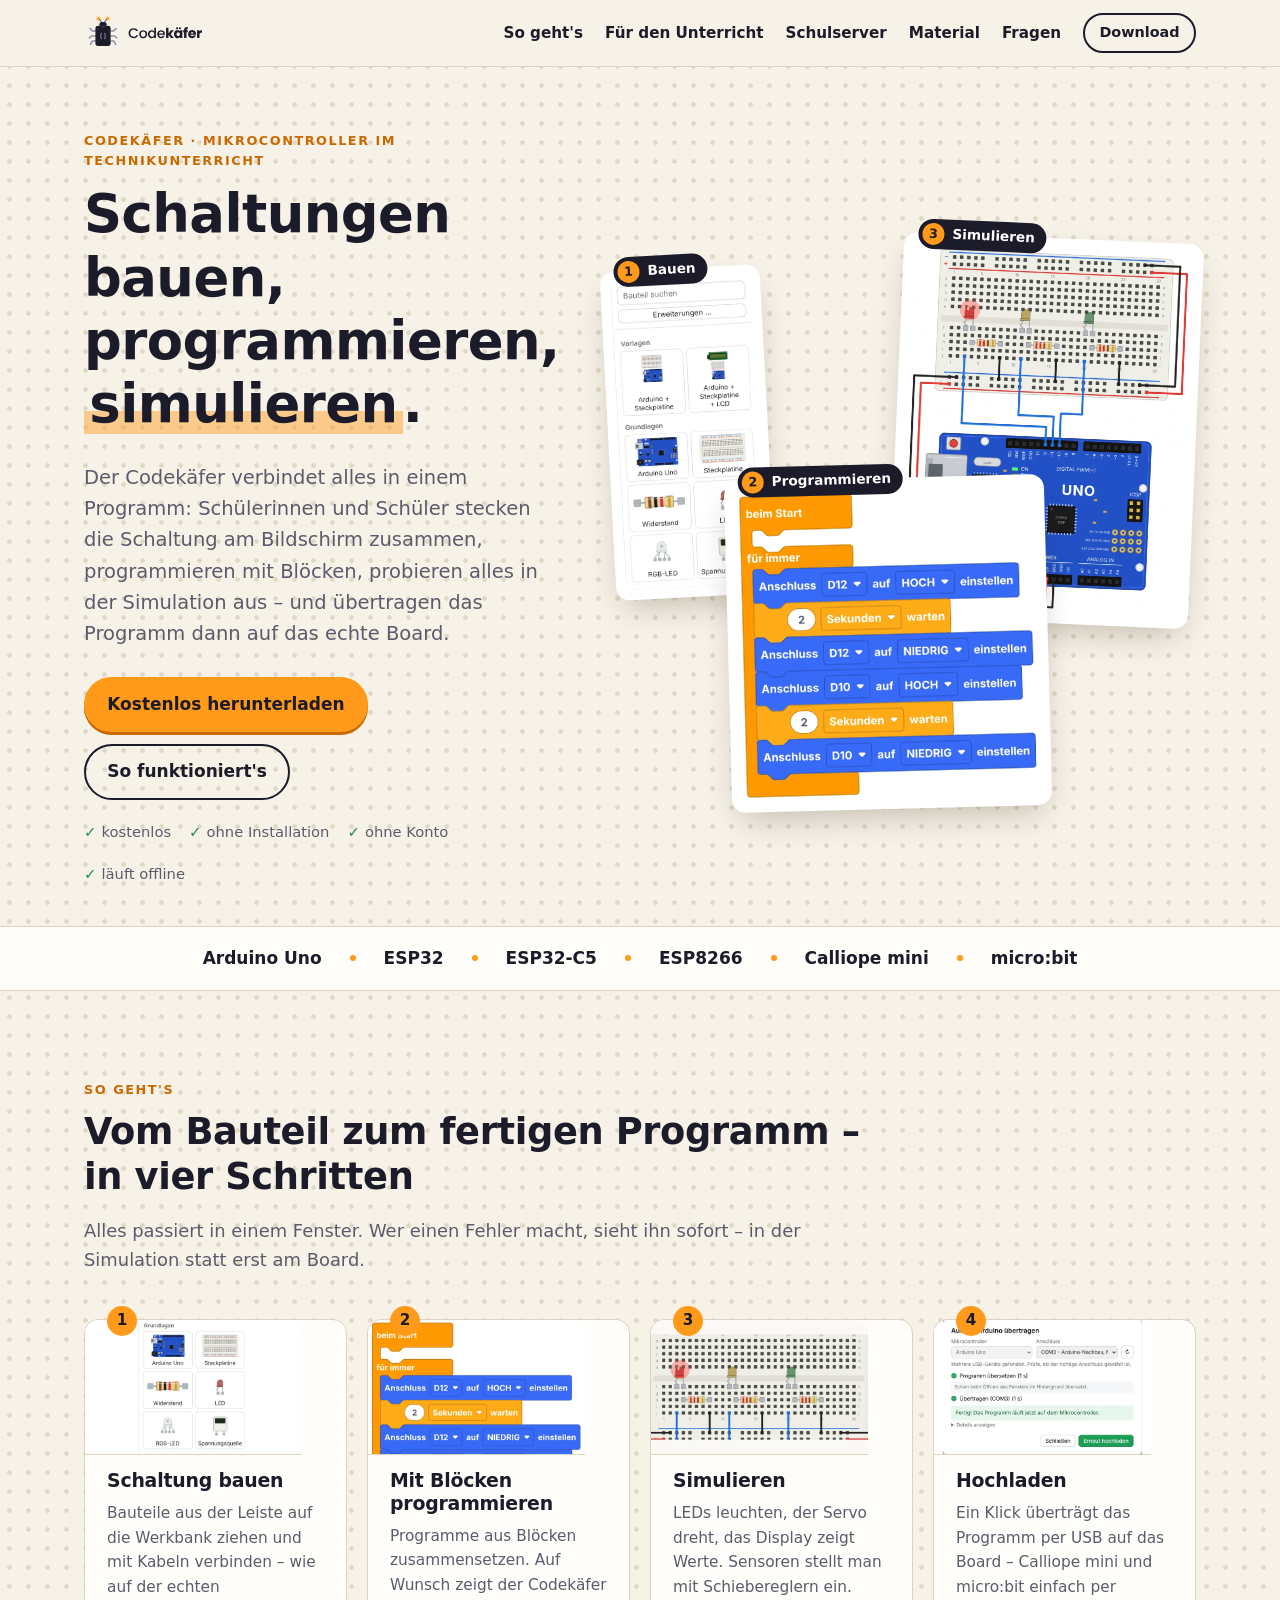
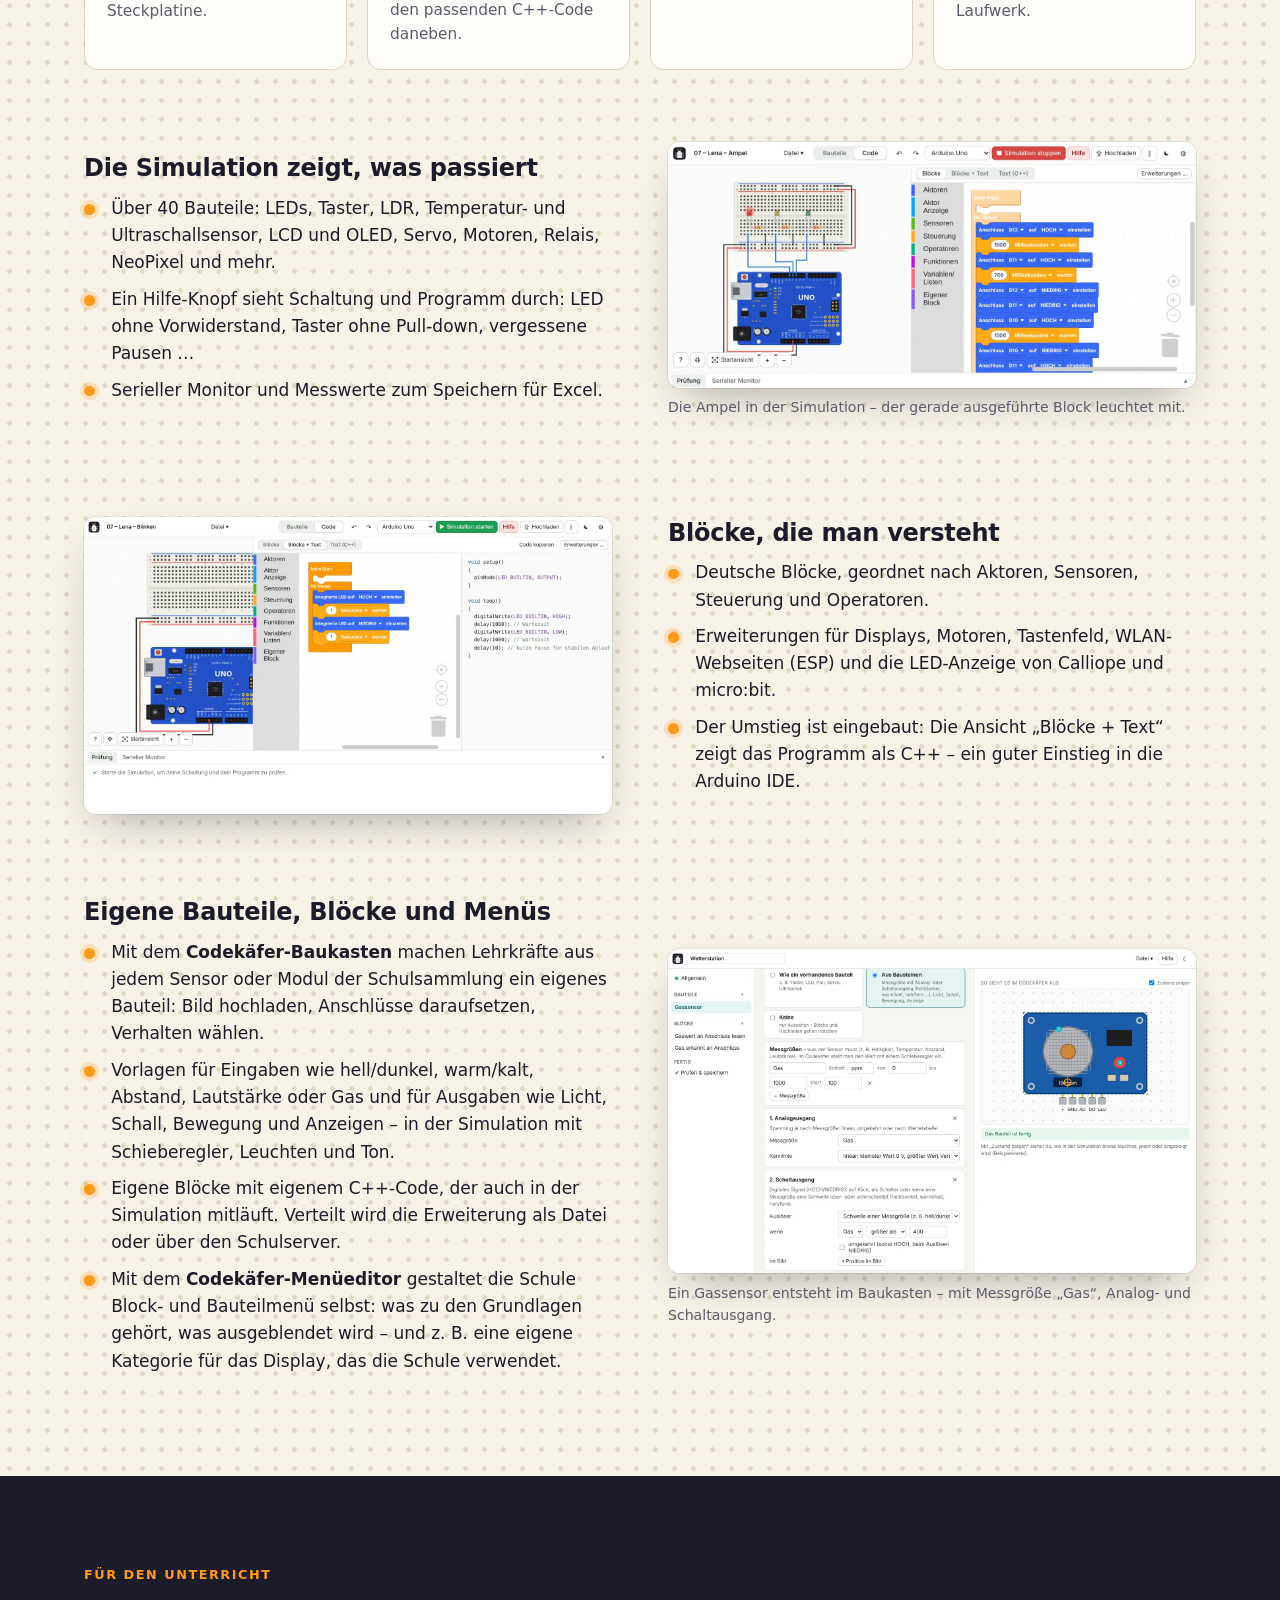
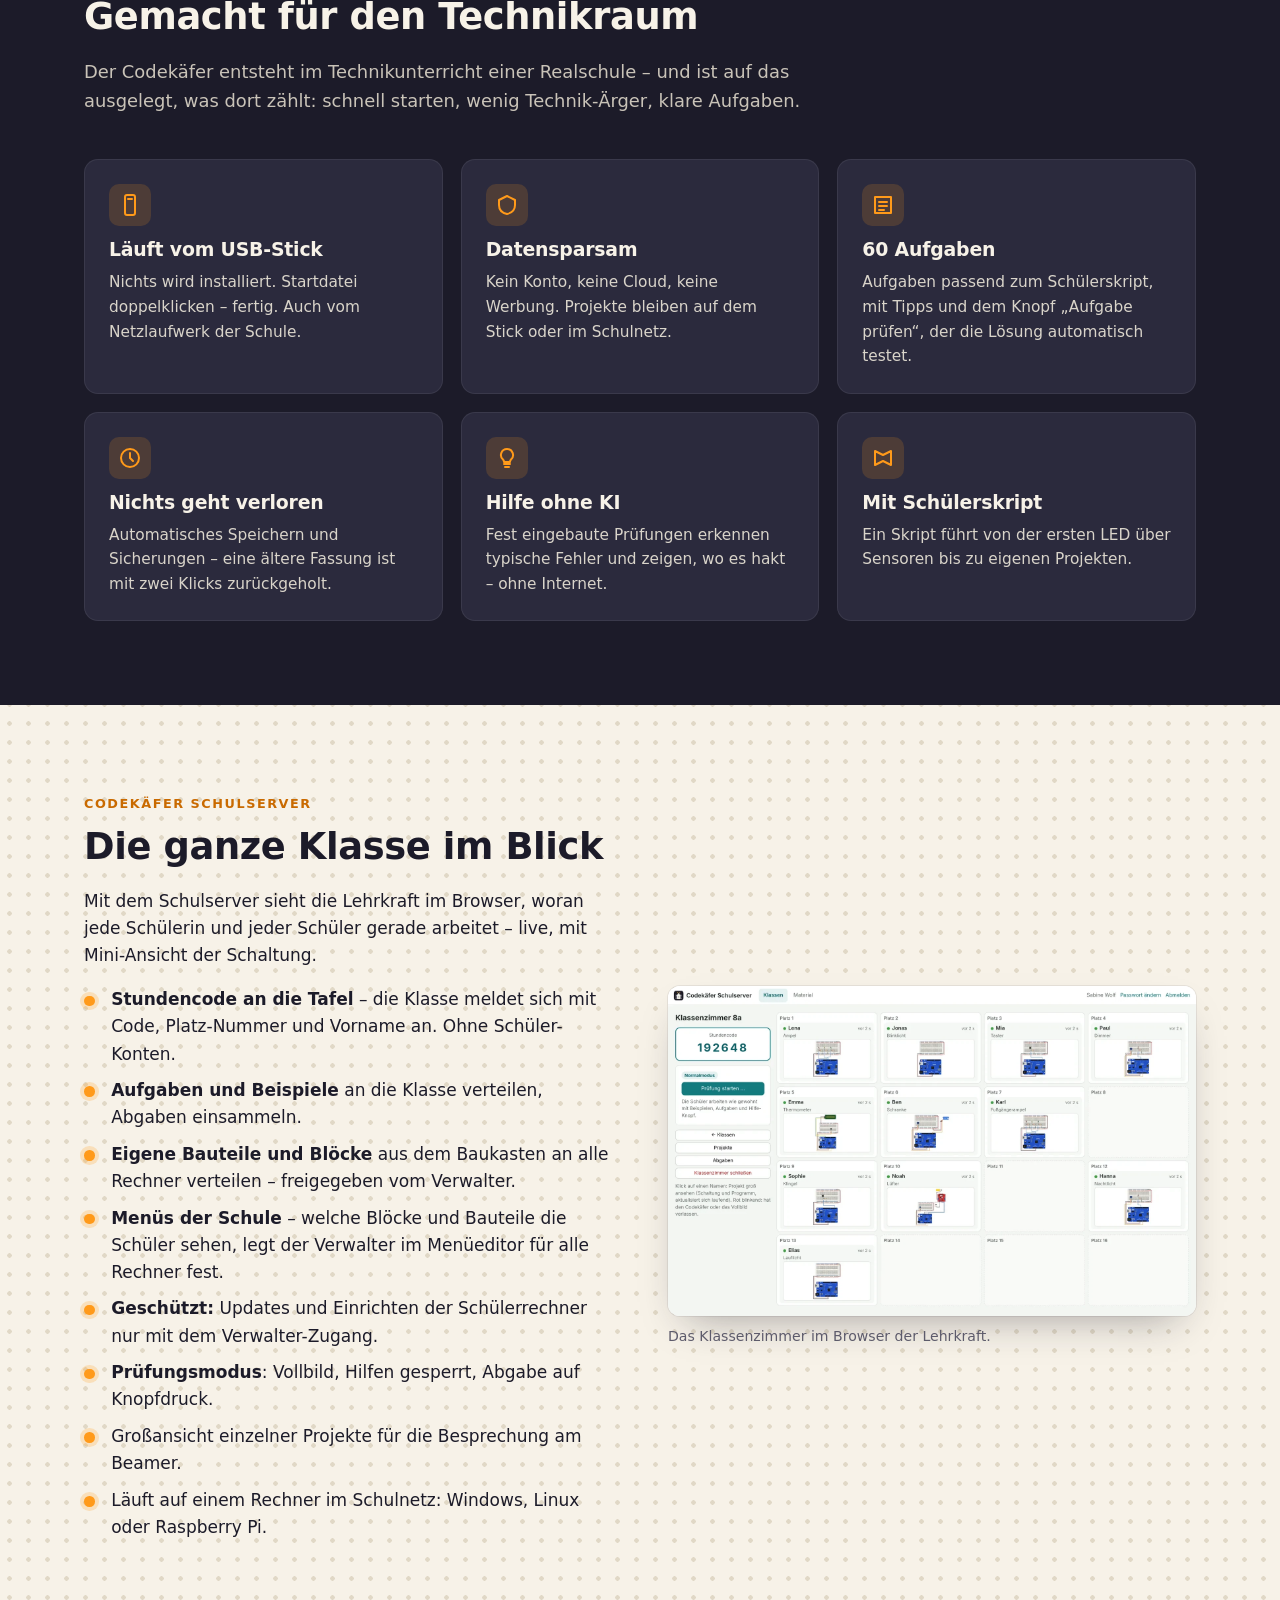
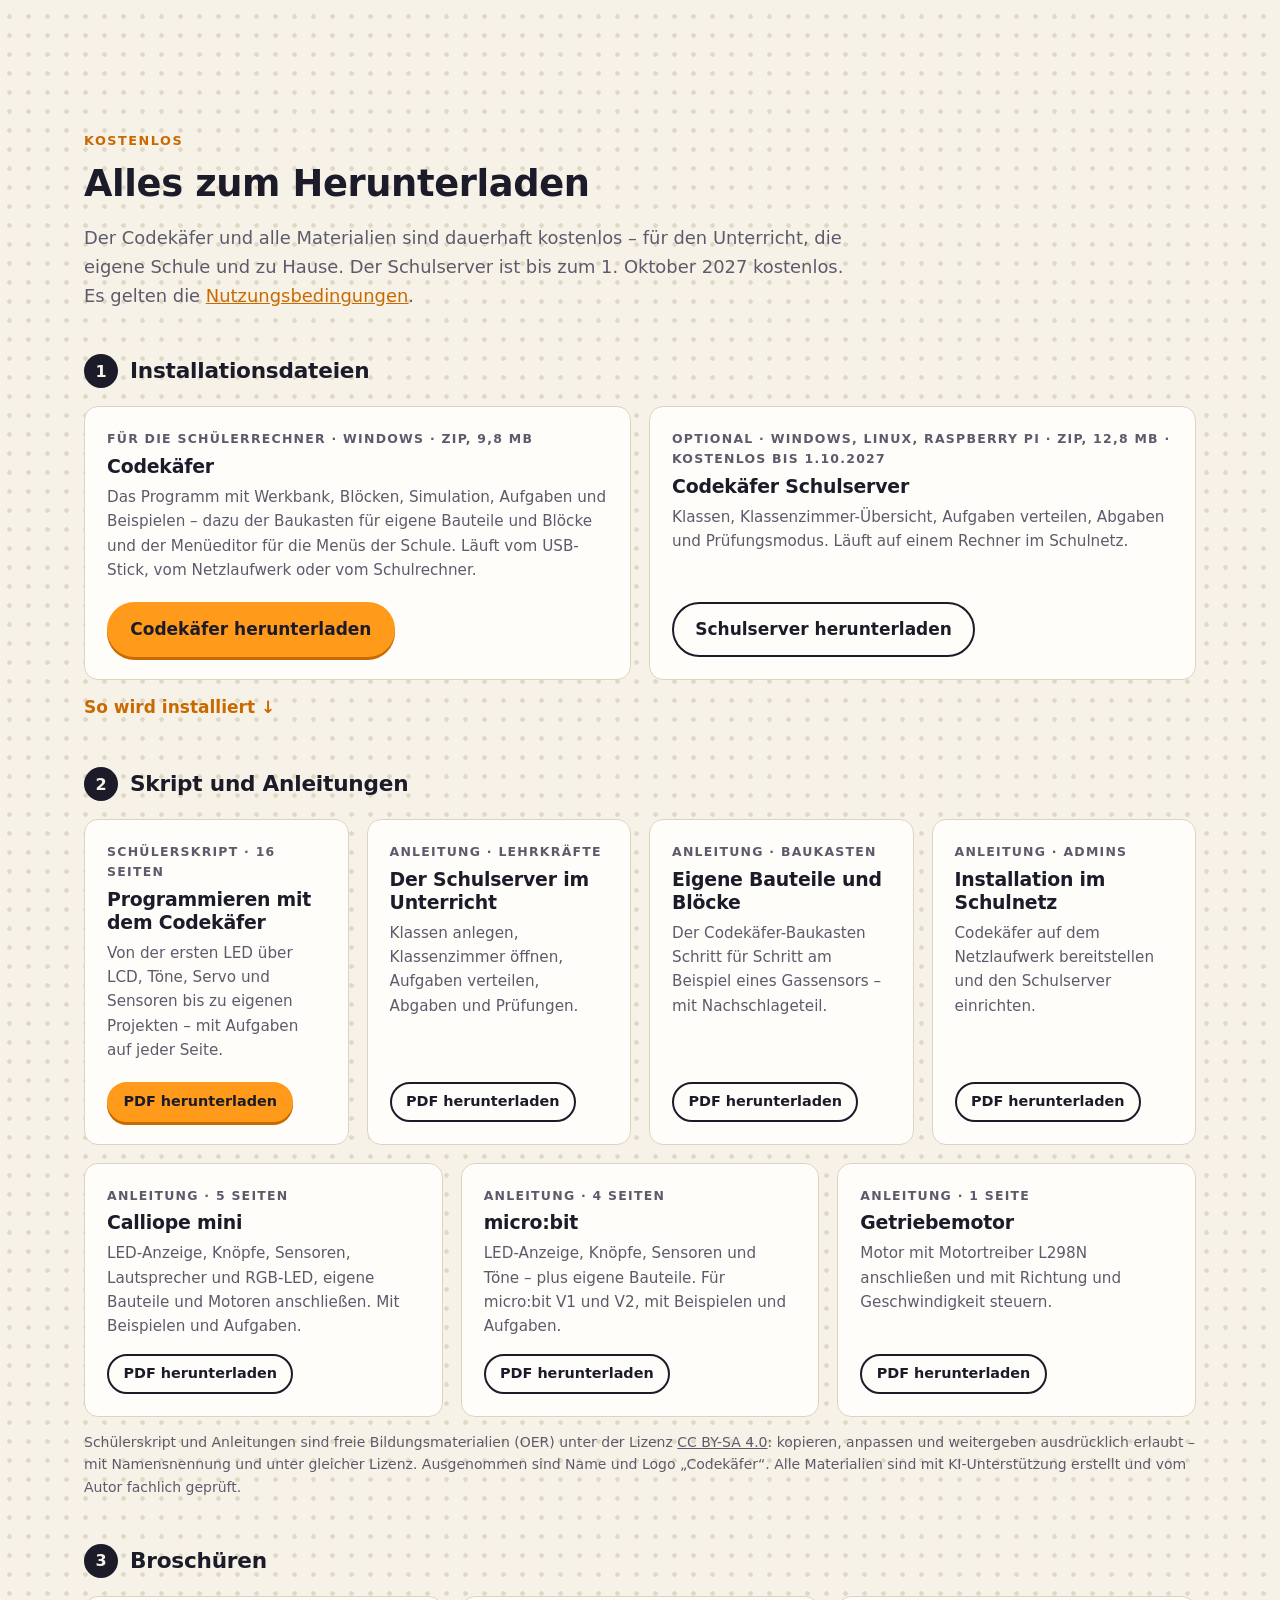
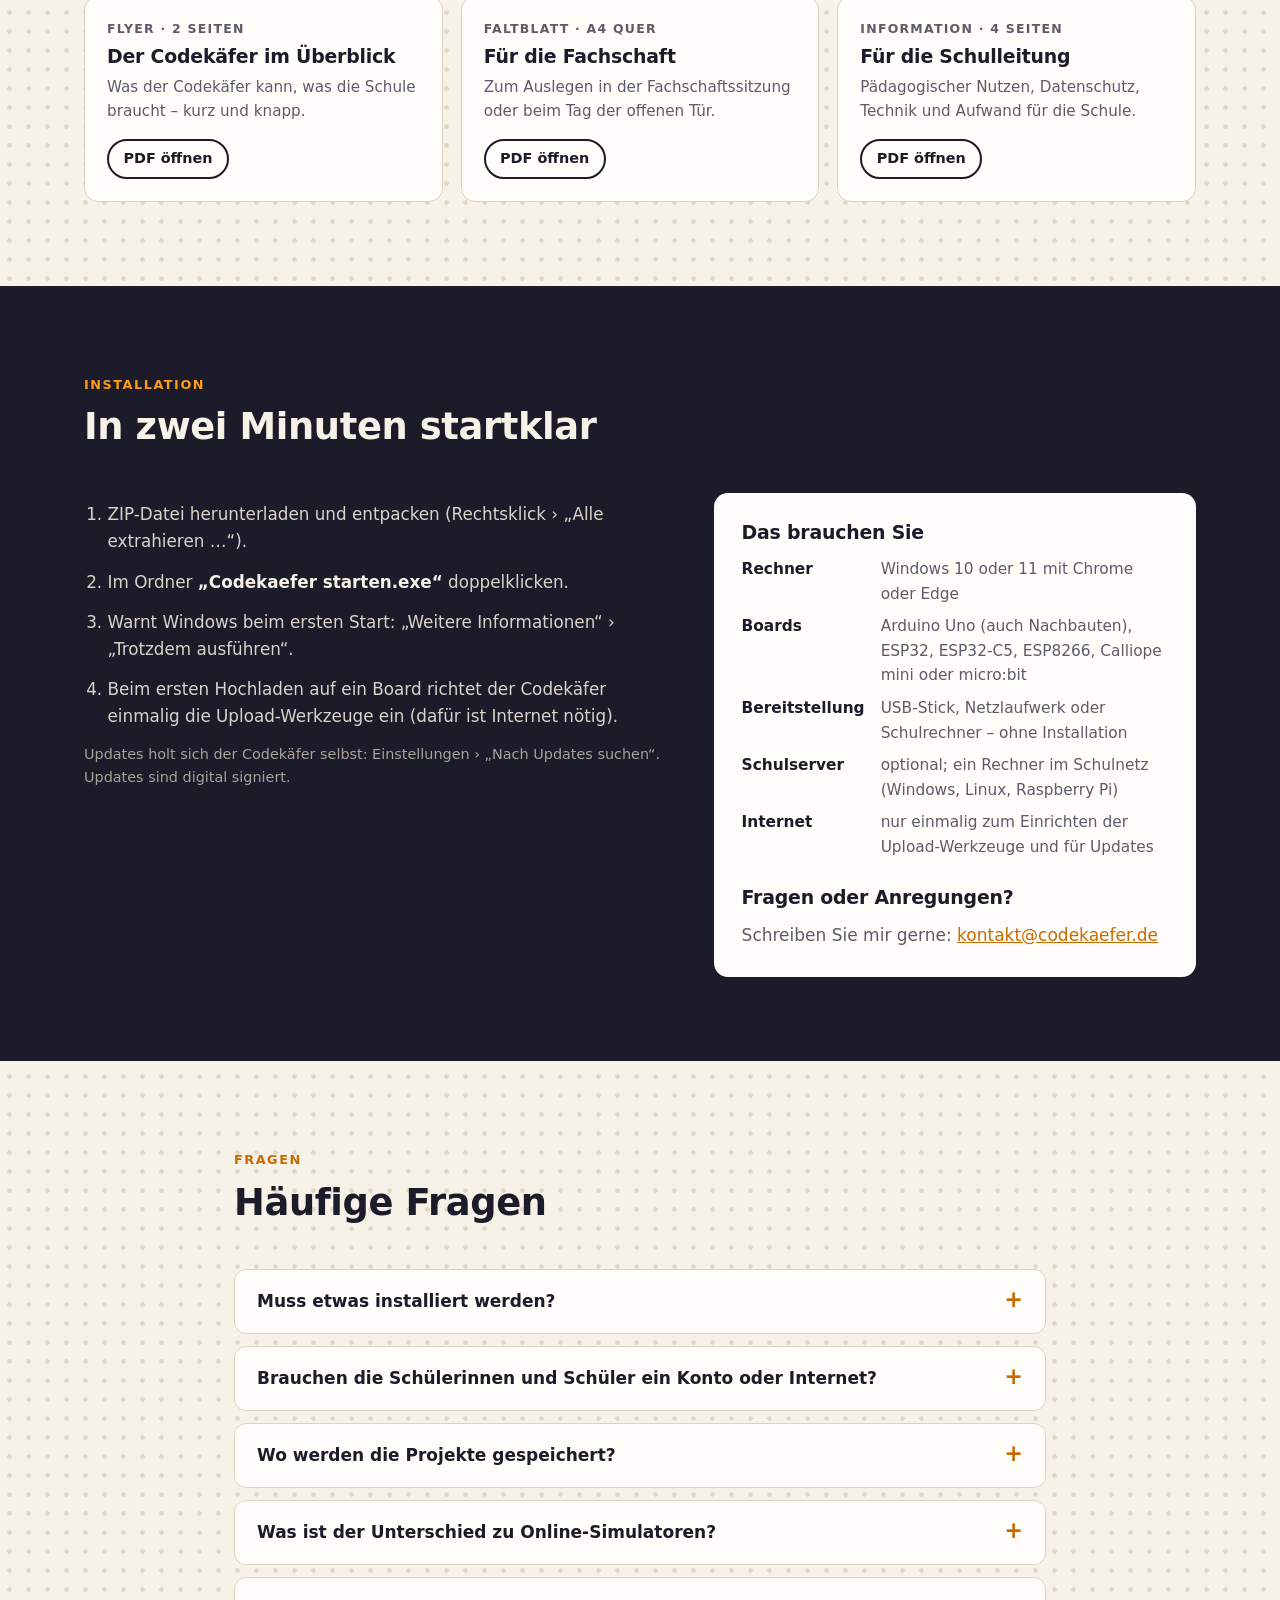
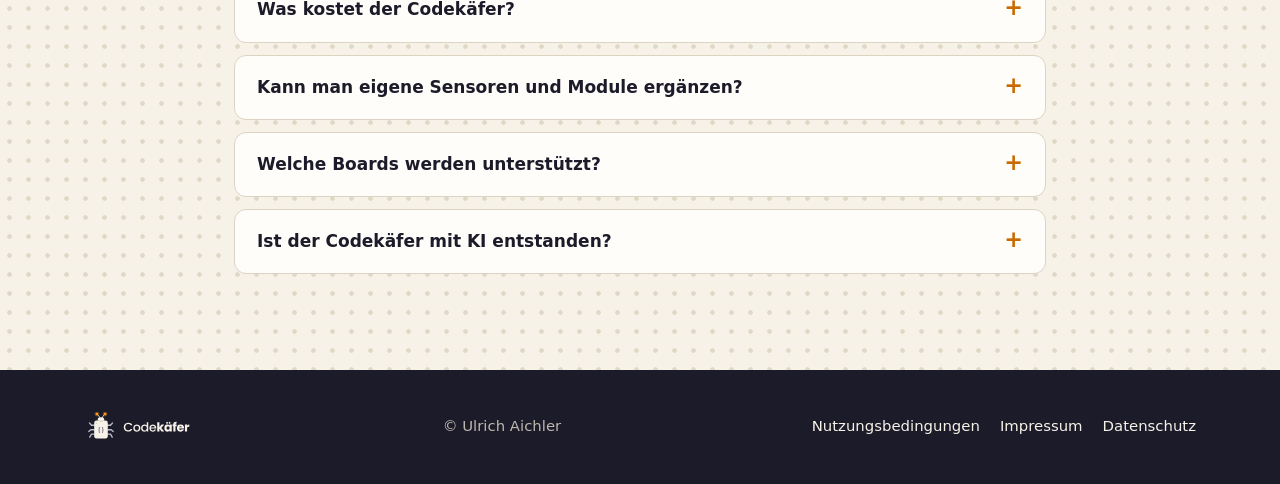
==== commit 3891262a: "Menüeditor auf der Homepage erwähnt (Funktionen, Schulserver, Download) Co-Authored-By: Claude Opus " ====
--- a/index.html
+++ b/index.html
@@ -107,11 +107,12 @@
     </div>
     <div class="zeile">
       <div>
-        <h3 style="font-size:1.5rem">Eigene Bauteile und Blöcke</h3>
+        <h3 style="font-size:1.5rem">Eigene Bauteile, Blöcke und Menüs</h3>
         <ul>
           <li>Mit dem <b>Codekäfer-Baukasten</b> machen Lehrkräfte aus jedem Sensor oder Modul der Schulsammlung ein eigenes Bauteil: Bild hochladen, Anschlüsse daraufsetzen, Verhalten wählen.</li>
           <li>Vorlagen für Eingaben wie hell/dunkel, warm/kalt, Abstand, Lautstärke oder Gas und für Ausgaben wie Licht, Schall, Bewegung und Anzeigen – in der Simulation mit Schieberegler, Leuchten und Ton.</li>
           <li>Eigene Blöcke mit eigenem C++-Code, der auch in der Simulation mitläuft. Verteilt wird die Erweiterung als Datei oder über den Schulserver.</li>
+          <li>Mit dem <b>Codekäfer-Menüeditor</b> gestaltet die Schule Block- und Bauteilmenü selbst: was zu den Grundlagen gehört, was ausgeblendet wird – und z. B. eine eigene Kategorie für das Display, das die Schule verwendet.</li>
         </ul>
       </div>
       <div><div class="rahmen"><img src="img/baukasten.webp" width="1600" height="983" alt="Der Codekäfer-Baukasten: ein Gassensor-Modul mit Bild, Anschlüssen und Messgröße" loading="lazy"></div><p class="unterschrift">Ein Gassensor entsteht im Baukasten – mit Messgröße „Gas“, Analog- und Schaltausgang.</p></div>
@@ -148,6 +149,7 @@
           <li><b>Stundencode an die Tafel</b> – die Klasse meldet sich mit Code, Platz-Nummer und Vorname an. Ohne Schüler-Konten.</li>
           <li><b>Aufgaben und Beispiele</b> an die Klasse verteilen, Abgaben einsammeln.</li>
           <li><b>Eigene Bauteile und Blöcke</b> aus dem Baukasten an alle Rechner verteilen – freigegeben vom Verwalter.</li>
+          <li><b>Menüs der Schule</b> – welche Blöcke und Bauteile die Schüler sehen, legt der Verwalter im Menüeditor für alle Rechner fest.</li>
           <li><b>Geschützt:</b> Updates und Einrichten der Schülerrechner nur mit dem Verwalter-Zugang.</li>
           <li><b>Prüfungsmodus</b>: Vollbild, Hilfen gesperrt, Abgabe auf Knopfdruck.</li>
           <li>Großansicht einzelner Projekte für die Besprechung am Beamer.</li>
@@ -172,7 +174,7 @@
 
     <h3 class="gruppe"><span>1</span> Installationsdateien</h3>
     <div class="material zwei">
-      <div class="mat"><span class="art">Für die Schülerrechner · Windows · ZIP, 9,8 MB</span><h3>Codekäfer</h3><p>Das Programm mit Werkbank, Blöcken, Simulation, Aufgaben und Beispielen – dazu der Baukasten für eigene Bauteile und Blöcke. Läuft vom USB-Stick, vom Netzlaufwerk oder vom Schulrechner.</p><a class="knopf voll" href="https://github.com/werkstatt-aic/codekaefer/raw/main/update/Codekaefer.zip">Codekäfer herunterladen</a></div>
+      <div class="mat"><span class="art">Für die Schülerrechner · Windows · ZIP, 9,8 MB</span><h3>Codekäfer</h3><p>Das Programm mit Werkbank, Blöcken, Simulation, Aufgaben und Beispielen – dazu der Baukasten für eigene Bauteile und Blöcke und der Menüeditor für die Menüs der Schule. Läuft vom USB-Stick, vom Netzlaufwerk oder vom Schulrechner.</p><a class="knopf voll" href="https://github.com/werkstatt-aic/codekaefer/raw/main/update/Codekaefer.zip">Codekäfer herunterladen</a></div>
       <div class="mat"><span class="art">Optional · Windows, Linux, Raspberry Pi · ZIP, 12,8 MB · kostenlos bis 1.10.2027</span><h3>Codekäfer Schulserver</h3><p>Klassen, Klassenzimmer-Übersicht, Aufgaben verteilen, Abgaben und Prüfungsmodus. Läuft auf einem Rechner im Schulnetz.</p><a class="knopf rand" href="https://github.com/werkstatt-aic/codekaefer/raw/main/update/Codekaefer-Schulserver.zip">Schulserver herunterladen</a></div>
     </div>
     <p class="verweis"><a href="#installation">So wird installiert ↓</a></p>
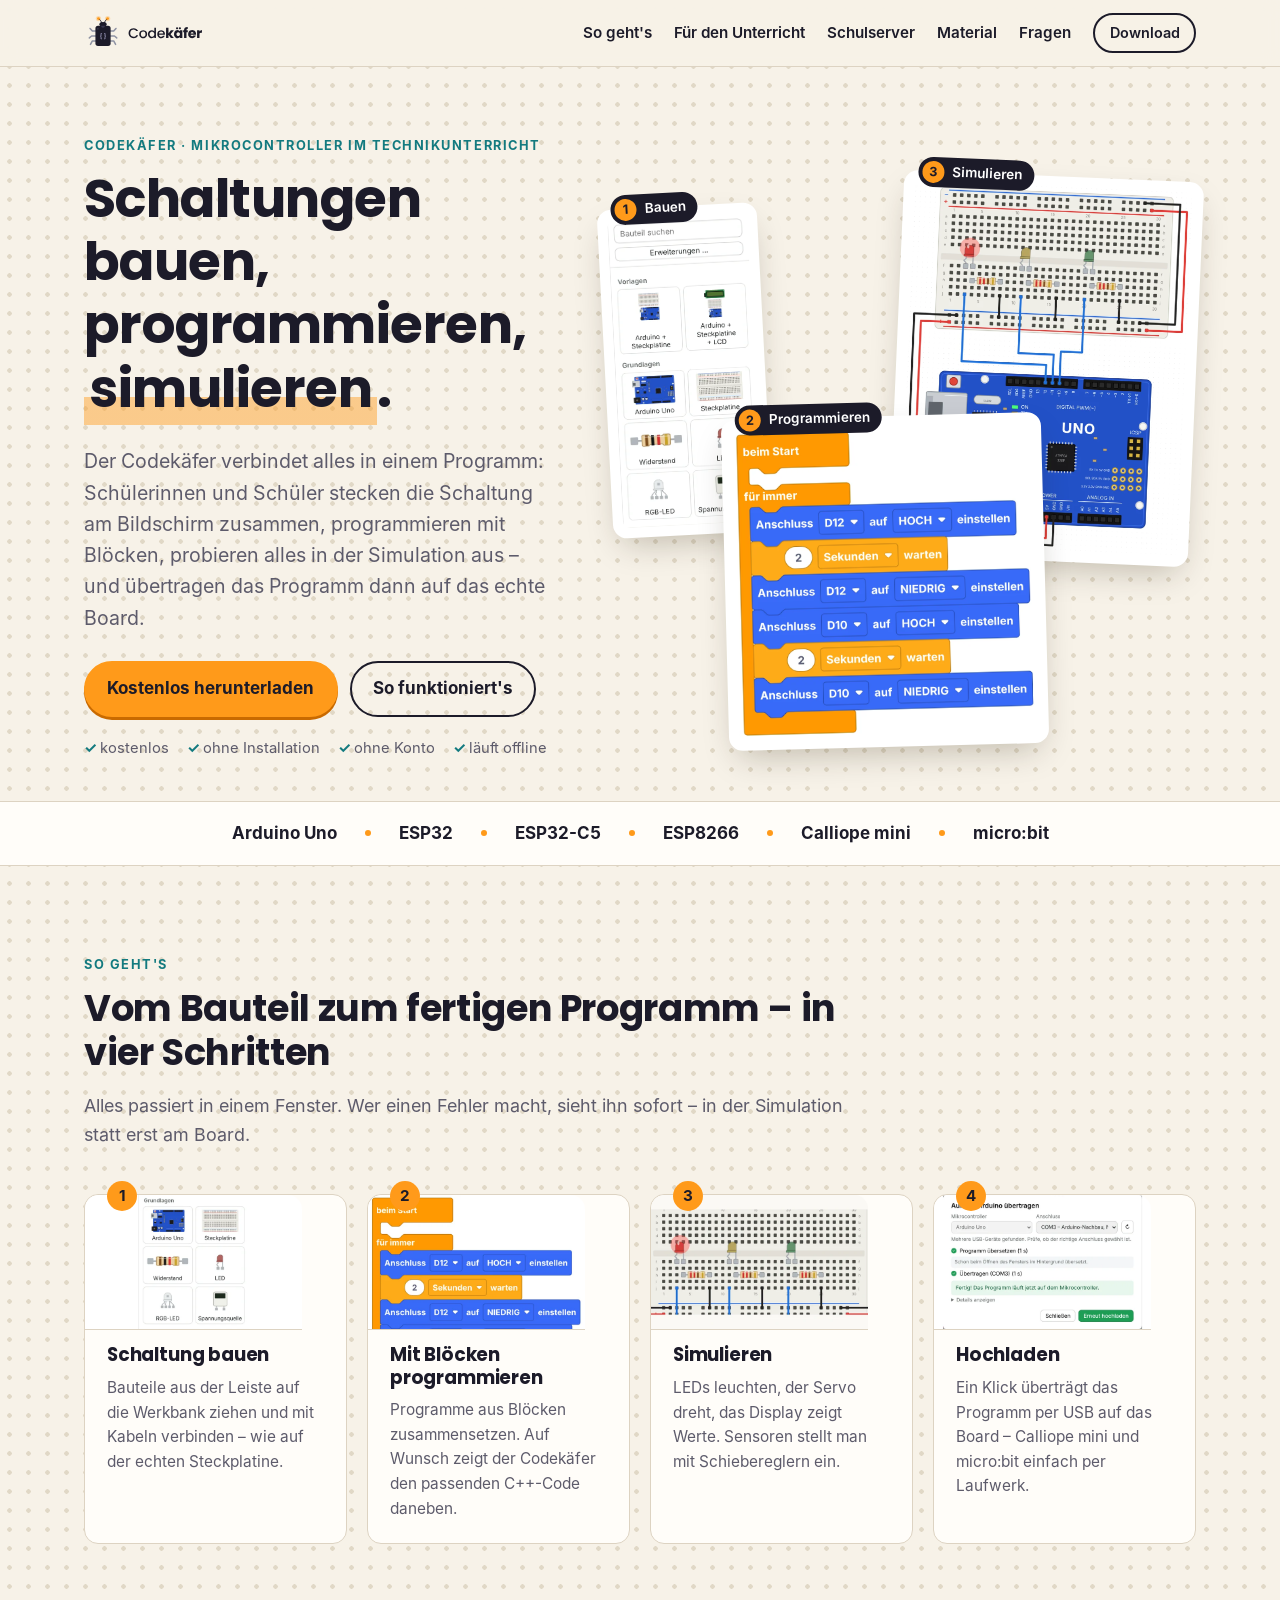
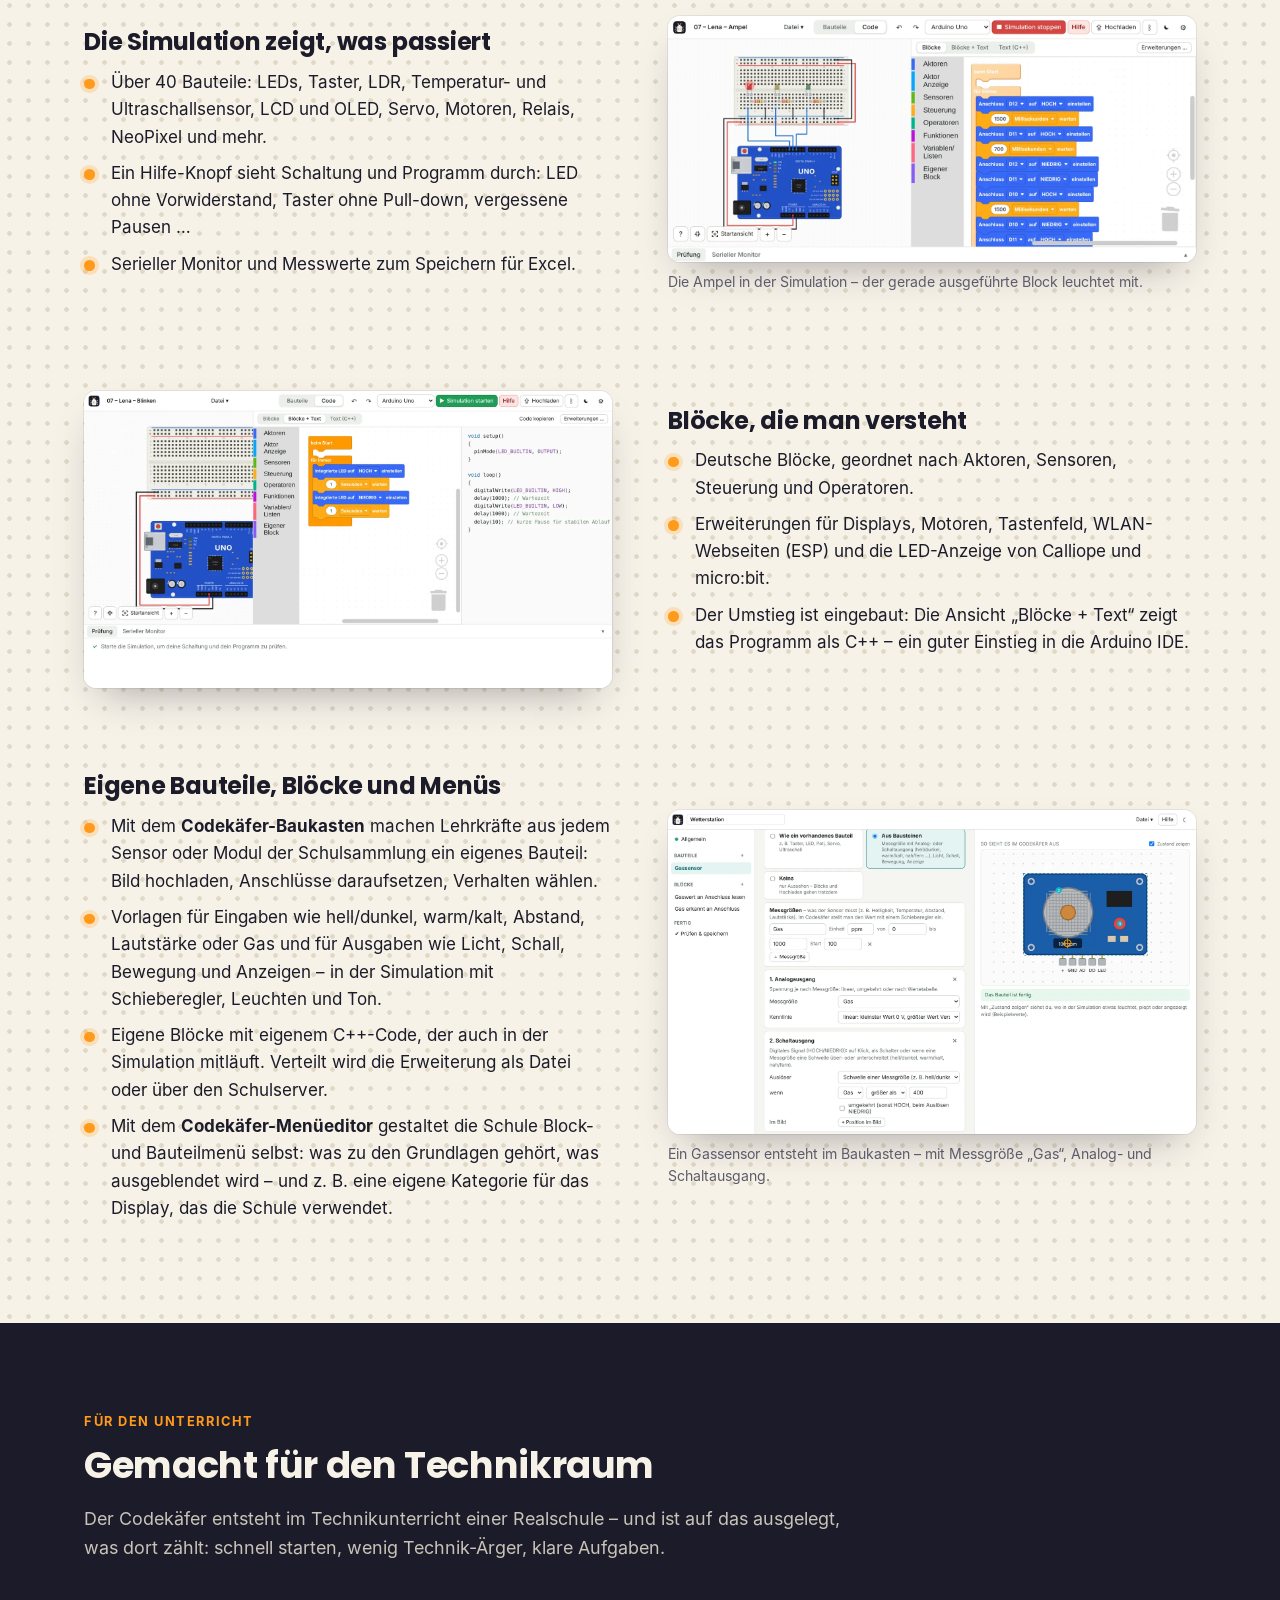
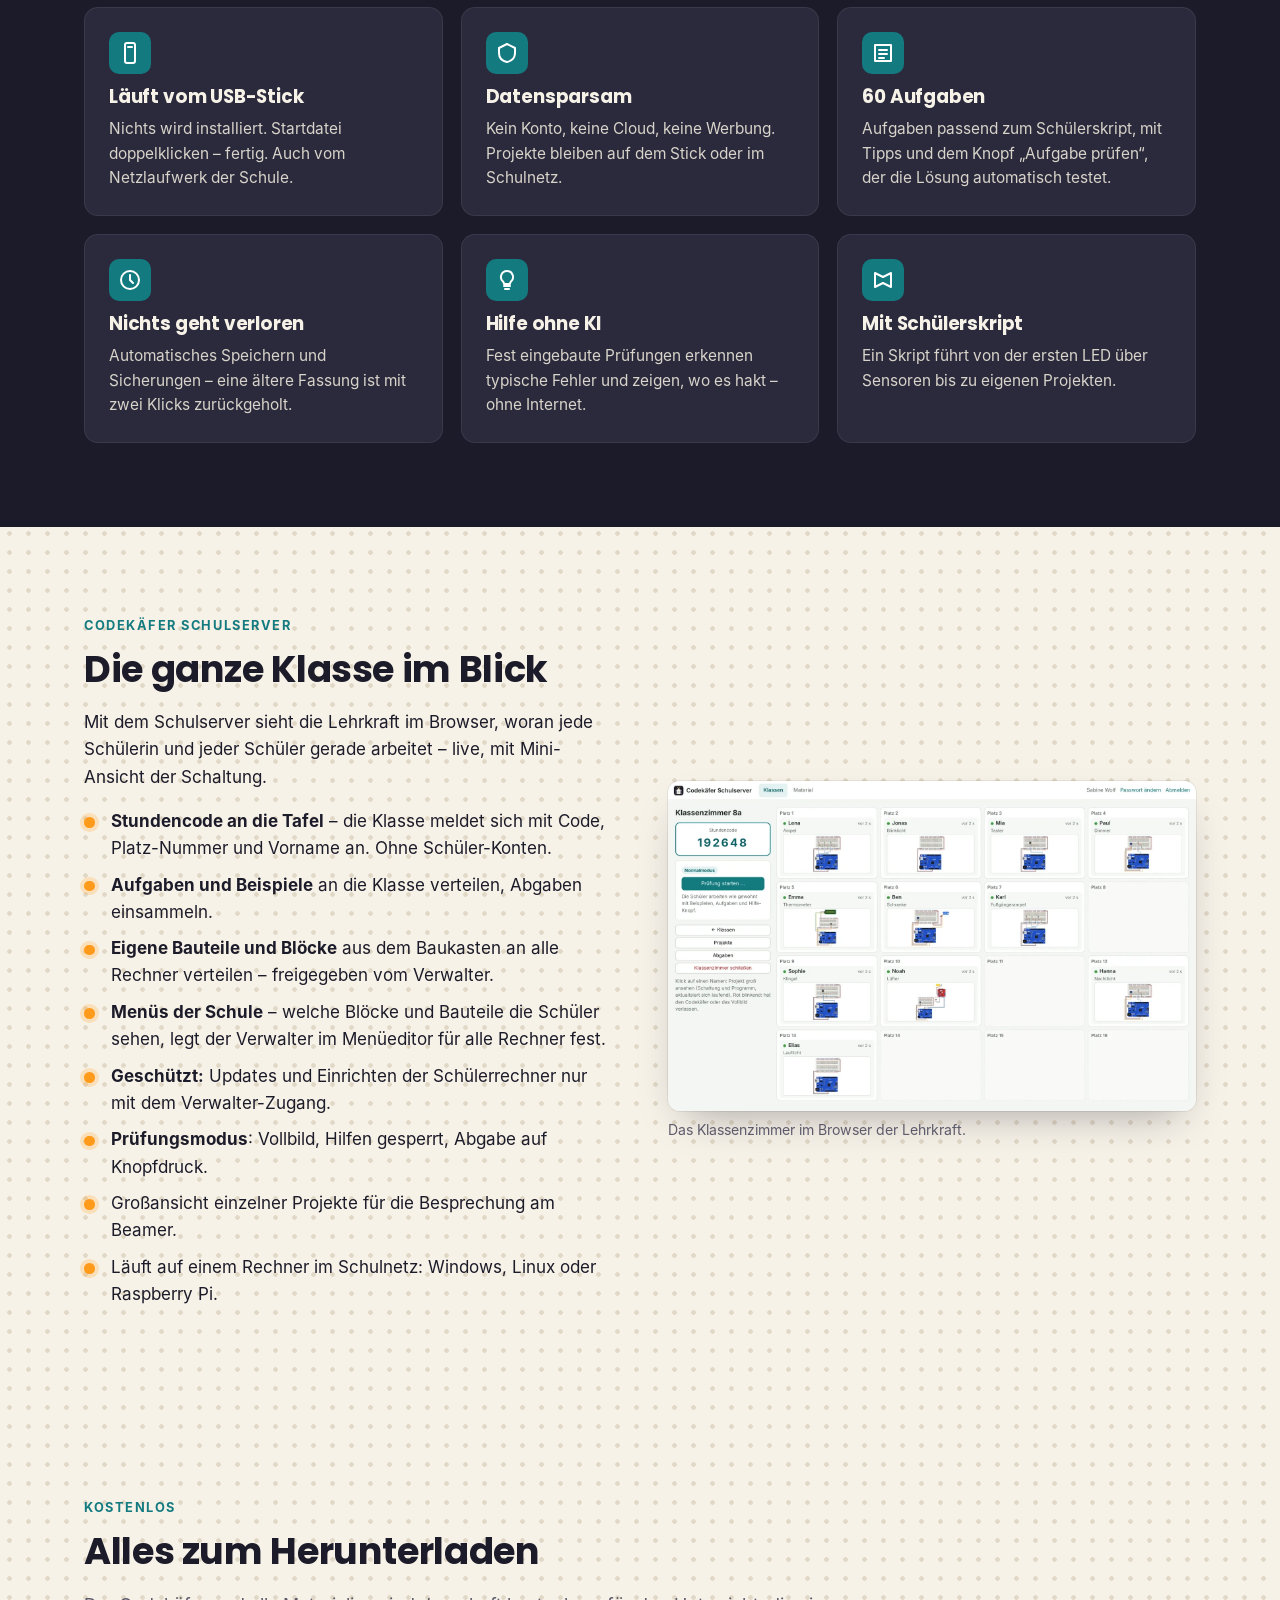
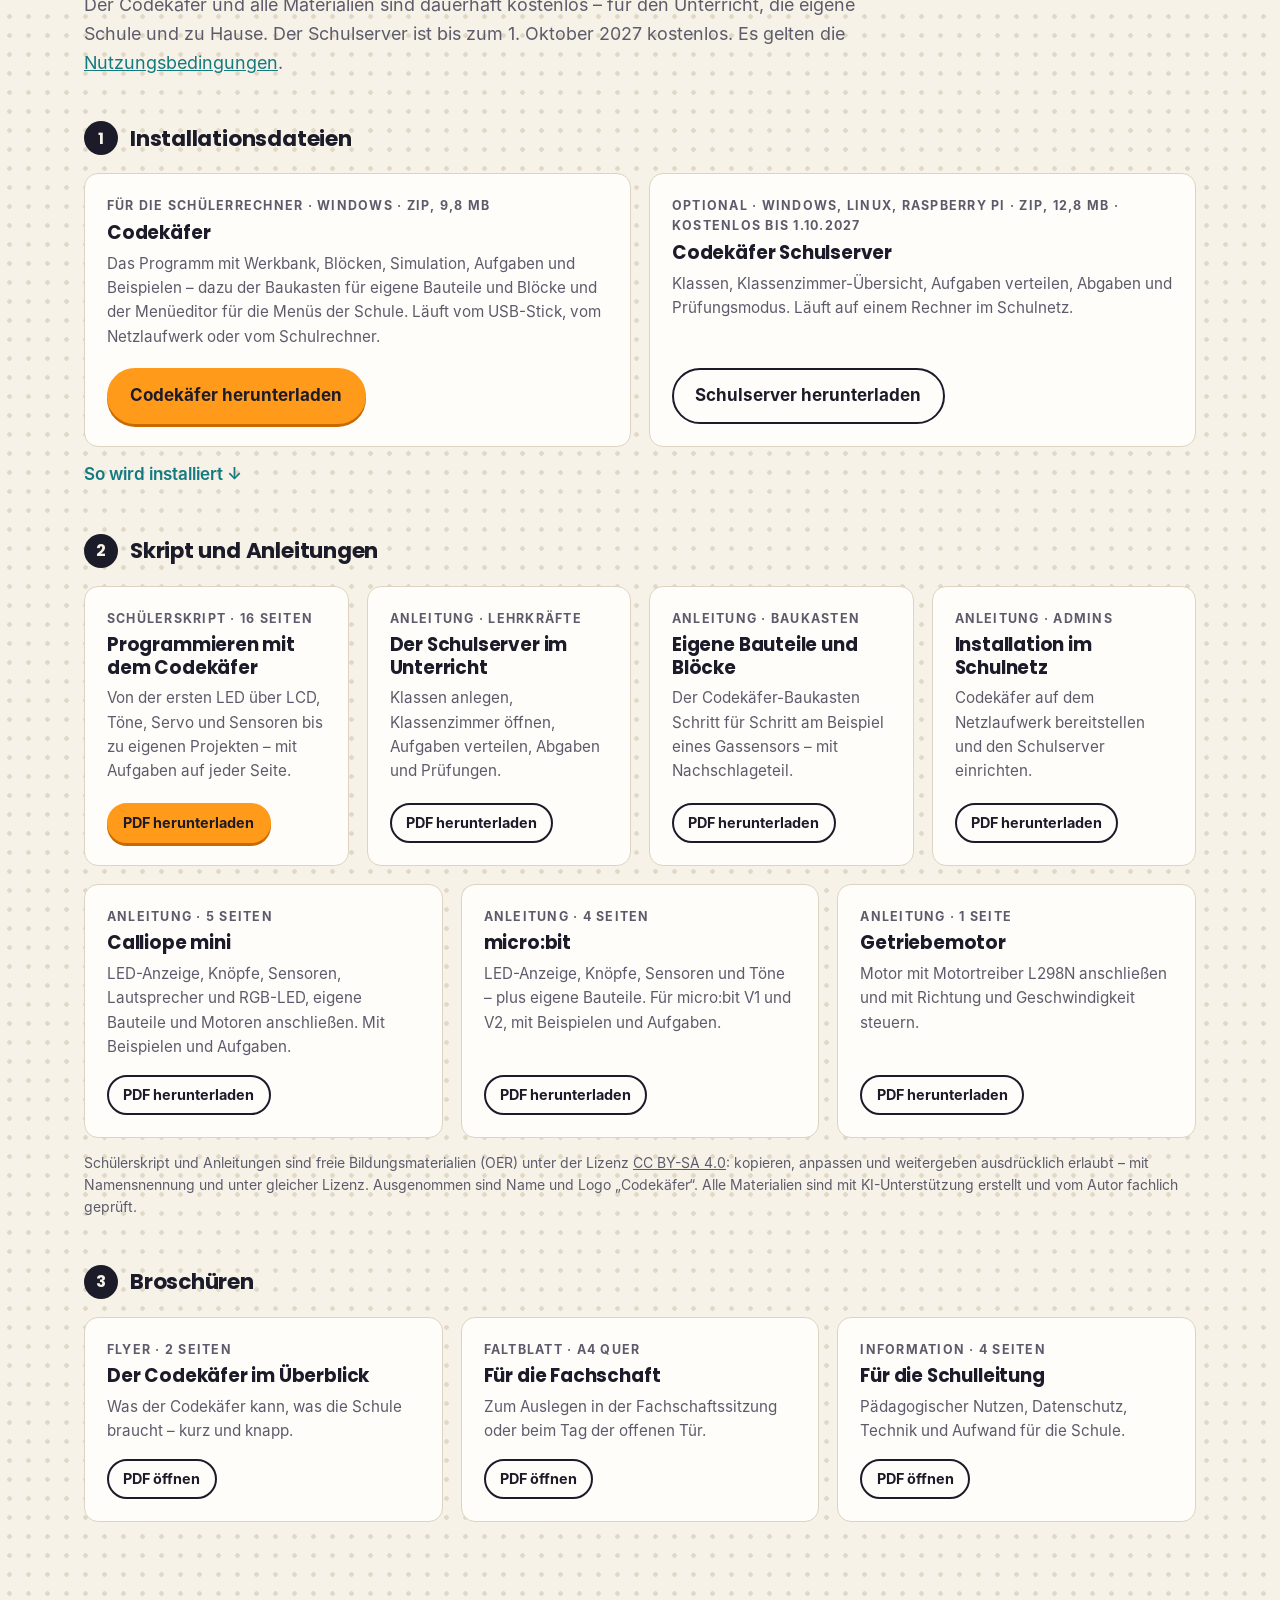
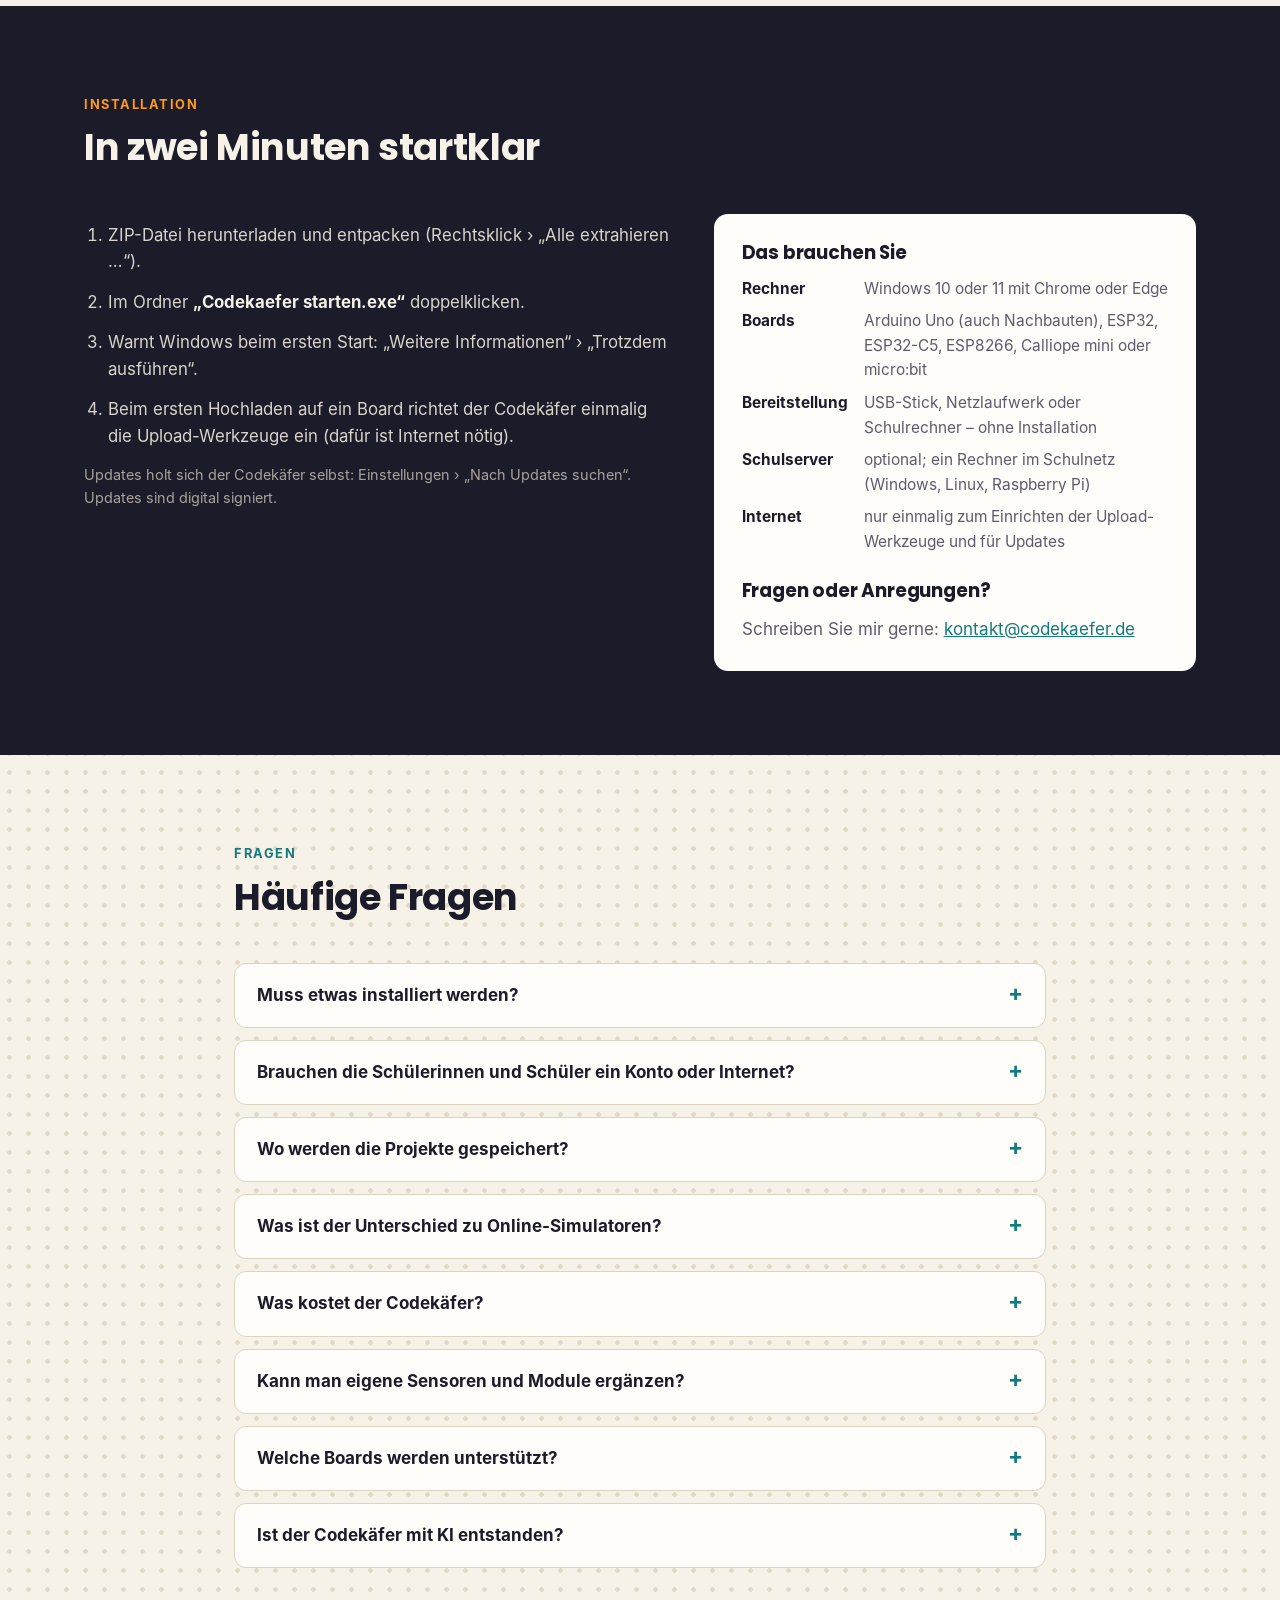
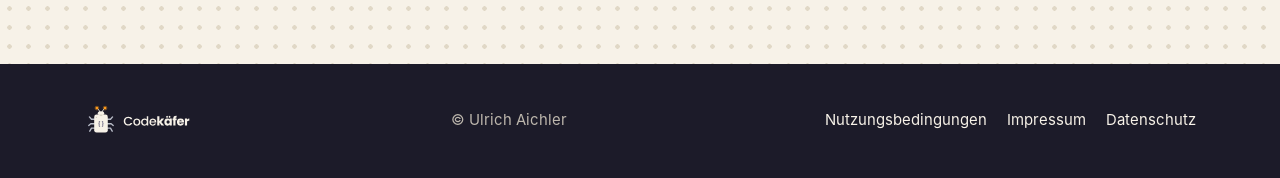
==== commit 21ceebb6: "Homepage in Gestaltung B: Poppins/Inter selbst gehostet, Petrol für Kicker, Links und Hinweise Schri" ====
--- a/index.html
+++ b/index.html
@@ -10,7 +10,7 @@
 <link rel="icon" href="img/favicon.svg" type="image/svg+xml">
 <link rel="icon" href="img/favicon-32.png" sizes="32x32">
 <link rel="apple-touch-icon" href="img/apple-touch-icon.png">
-<link rel="stylesheet" href="css/stil.css?v=8">
+<link rel="stylesheet" href="css/stil.css?v=9">
 <meta property="og:type" content="website">
 <meta property="og:locale" content="de_DE">
 <meta property="og:site_name" content="Codekäfer">
@@ -174,8 +174,8 @@
 
     <h3 class="gruppe"><span>1</span> Installationsdateien</h3>
     <div class="material zwei">
-      <div class="mat"><span class="art">Für die Schülerrechner · Windows · ZIP, 9,8 MB</span><h3>Codekäfer</h3><p>Das Programm mit Werkbank, Blöcken, Simulation, Aufgaben und Beispielen – dazu der Baukasten für eigene Bauteile und Blöcke und der Menüeditor für die Menüs der Schule. Läuft vom USB-Stick, vom Netzlaufwerk oder vom Schulrechner.</p><a class="knopf voll" href="https://github.com/werkstatt-aic/codekaefer/raw/main/update/Codekaefer.zip">Codekäfer herunterladen</a></div>
-      <div class="mat"><span class="art">Optional · Windows, Linux, Raspberry Pi · ZIP, 12,8 MB · kostenlos bis 1.10.2027</span><h3>Codekäfer Schulserver</h3><p>Klassen, Klassenzimmer-Übersicht, Aufgaben verteilen, Abgaben und Prüfungsmodus. Läuft auf einem Rechner im Schulnetz.</p><a class="knopf rand" href="https://github.com/werkstatt-aic/codekaefer/raw/main/update/Codekaefer-Schulserver.zip">Schulserver herunterladen</a></div>
+      <div class="mat"><span class="art">Für die Schülerrechner · Windows · ZIP, 9,8 MB</span><h3>Codekäfer</h3><p>Das Programm mit Werkbank, Blöcken, Simulation, Aufgaben und Beispielen – dazu der Baukasten für eigene Bauteile und Blöcke und der Menüeditor für die Menüs der Schule. Läuft vom USB-Stick, vom Netzlaufwerk oder vom Schulrechner.</p><a class="knopf voll" href="https://github.com/werkstatt-aic/codekaefer-webseite/releases/latest/download/Codekaefer.zip">Codekäfer herunterladen</a></div>
+      <div class="mat"><span class="art">Optional · Windows, Linux, Raspberry Pi · ZIP, 12,8 MB · kostenlos bis 1.10.2027</span><h3>Codekäfer Schulserver</h3><p>Klassen, Klassenzimmer-Übersicht, Aufgaben verteilen, Abgaben und Prüfungsmodus. Läuft auf einem Rechner im Schulnetz.</p><a class="knopf rand" href="https://github.com/werkstatt-aic/codekaefer-webseite/releases/latest/download/Codekaefer-Schulserver.zip">Schulserver herunterladen</a></div>
     </div>
     <p class="verweis"><a href="#installation">So wird installiert ↓</a></p>
 
--- a/css/stil.css
+++ b/css/stil.css
@@ -1,4 +1,9 @@
-/* Codekäfer – Webseite. Farben aus dem Logo, nur Systemschriften (keine externen Quellen). */
+/* Codekäfer – Webseite in Gestaltung B „Orange vorn, Petrol dazu“: Orange für Marke, Knöpfe und Nummern,
+   Petrol für Kicker, Links, Symbole und Hinweise. Schriften Poppins/Inter selbst gehostet (keine externen Quellen). */
+@font-face { font-family: "Inter"; src: url("../fonts/inter-400.woff") format("woff"); font-weight: 400; font-display: swap; }
+@font-face { font-family: "Inter"; src: url("../fonts/inter-600.woff") format("woff"); font-weight: 600; font-display: swap; }
+@font-face { font-family: "Inter"; src: url("../fonts/inter-700.woff") format("woff"); font-weight: 700 800; font-display: swap; }
+@font-face { font-family: "Poppins"; src: url("../fonts/poppins-700.woff") format("woff"); font-weight: 600 800; font-display: swap; }
 :root {
   --tinte: #1c1b29;
   --tinte-2: #2b2a3d;
@@ -11,24 +16,28 @@
   --weiss: #fffdf9;
   --gruen: #1f8a5b;
   --blau: #3b6fe0;
+  --petrol: #137a7f;
+  --petrol-tief: #10676b;
+  --petrol-tint: #cbe2e3;
   --radius: 14px;
   --max: 1160px;
-  --schrift: "Segoe UI", system-ui, -apple-system, "Helvetica Neue", Arial, sans-serif;
+  --schrift: Inter, "Segoe UI", system-ui, -apple-system, "Helvetica Neue", Arial, sans-serif;
+  --titel: Poppins, Inter, "Segoe UI", system-ui, sans-serif;
 }
 * { box-sizing: border-box; }
 html { scroll-behavior: smooth; scroll-padding-top: 76px; }
 body { margin: 0; font: 17px/1.6 var(--schrift); color: var(--tinte); background-color: var(--creme); background-image: radial-gradient(rgba(217,207,187,.75) 2.1px, transparent 2.4px); background-size: 19px 19px; -webkit-font-smoothing: antialiased; }
 img { max-width: 100%; height: auto; display: block; }
-a { color: var(--led-dunkel); }
+a { color: var(--petrol); }
 a:hover { color: var(--tinte); }
-h1, h2, h3 { line-height: 1.2; margin: 0 0 .5em; letter-spacing: -.01em; }
-h1 { font-size: clamp(2rem, 4.4vw, 3.3rem); font-weight: 750; }
-h2 { font-size: clamp(1.6rem, 3vw, 2.3rem); font-weight: 720; }
-h3 { font-size: 1.18rem; font-weight: 680; }
+h1, h2, h3 { font-family: var(--titel); line-height: 1.2; margin: 0 0 .5em; letter-spacing: -.01em; }
+h1 { font-size: clamp(2rem, 4.4vw, 3.3rem); font-weight: 700; }
+h2 { font-size: clamp(1.6rem, 3vw, 2.3rem); font-weight: 700; }
+h3 { font-size: 1.16rem; font-weight: 700; }
 p { margin: 0 0 1em; }
 .wrap { max-width: var(--max); margin: 0 auto; padding: 0 24px; }
 .mark { background: linear-gradient(transparent 62%, rgba(255,154,26,.45) 62%); padding: 0 .1em; }
-.kicker { display: inline-block; font-size: .8rem; font-weight: 700; letter-spacing: .12em; text-transform: uppercase; color: var(--led-dunkel); margin-bottom: .8em; }
+.kicker { display: inline-block; font-size: .8rem; font-weight: 700; letter-spacing: .12em; text-transform: uppercase; color: var(--petrol); margin-bottom: .8em; }
 
 /* Kopf */
 header.kopf { position: sticky; top: 0; z-index: 10; background: rgba(247,242,232,.92); backdrop-filter: blur(8px); border-bottom: 1px solid var(--linie); }
@@ -36,7 +45,7 @@
 .kopf .logo img { height: 38px; width: auto; }
 .kopf nav { display: flex; gap: 22px; align-items: center; }
 .kopf nav a { color: var(--tinte); text-decoration: none; font-weight: 600; font-size: .95rem; }
-.kopf nav a:hover { color: var(--led-dunkel); }
+.kopf nav a:hover { color: var(--petrol); }
 .kopf nav a.knopf { color: var(--tinte); }
 @media (max-width: 860px) { .kopf nav a:not(.knopf) { display: none; } }
 
@@ -54,7 +63,7 @@
 .held .unter { font-size: 1.22rem; color: var(--grau); margin-bottom: 1.4em; max-width: 34em; }
 .held .knoepfe { display: flex; gap: 12px; flex-wrap: wrap; }
 .held .klein-info { margin-top: 1.4em; font-size: .92rem; color: var(--grau); display: flex; gap: 18px; flex-wrap: wrap; }
-.held .klein-info span::before { content: "✓ "; color: var(--gruen); font-weight: 800; }
+.held .klein-info span::before { content: "✓ "; color: var(--petrol); font-weight: 700; }
 /* Programmfenster im Windows-Stil */
 .bildschirm { border-radius: 8px; overflow: hidden; background: #fff; box-shadow: 0 30px 60px -20px rgba(28,27,41,.45), 0 0 0 1px rgba(28,27,41,.14); }
 .titel { display: flex; align-items: center; height: 32px; background: #f3f3f3; border-bottom: 1px solid #e3e3e3; font: 12px/1 "Segoe UI", system-ui, sans-serif; color: #1f1f1f; }
@@ -66,8 +75,8 @@
 
 /* Platinen-Leiste */
 .boards { border-top: 1px solid var(--linie); border-bottom: 1px solid var(--linie); background: var(--weiss); }
-.boards .wrap { display: flex; flex-wrap: wrap; align-items: center; gap: 10px 28px; padding: 18px 24px; justify-content: center; font-weight: 650; color: var(--grau); }
-.boards b { color: var(--tinte); font-weight: 650; }
+.boards .wrap { display: flex; flex-wrap: wrap; align-items: center; gap: 10px 28px; padding: 18px 24px; justify-content: center; font-weight: 600; color: var(--grau); }
+.boards b { color: var(--tinte); font-weight: 700; }
 .boards .sep { width: 6px; height: 6px; border-radius: 50%; background: var(--led); }
 
 /* Abschnitte */
@@ -105,8 +114,8 @@
 /* Kacheln */
 .kacheln { display: grid; grid-template-columns: repeat(3, 1fr); gap: 18px; }
 .kachel { background: var(--tinte-2); border-radius: var(--radius); padding: 24px; border: 1px solid rgba(255,255,255,.07); }
-.kachel .sym { width: 42px; height: 42px; border-radius: 10px; background: rgba(255,154,26,.16); display: grid; place-items: center; margin-bottom: 12px; }
-.kachel .sym svg { width: 24px; height: 24px; stroke: var(--led); fill: none; stroke-width: 2; stroke-linecap: round; stroke-linejoin: round; }
+.kachel .sym { width: 42px; height: 42px; border-radius: 10px; background: var(--petrol); display: grid; place-items: center; margin-bottom: 12px; }
+.kachel .sym svg { width: 24px; height: 24px; stroke: #fff; fill: none; stroke-width: 2; stroke-linecap: round; stroke-linejoin: round; }
 .kachel h3 { color: var(--creme); }
 .kachel p { font-size: .96rem; margin: 0; }
 @media (max-width: 900px) { .kacheln { grid-template-columns: 1fr 1fr; } }
@@ -119,7 +128,7 @@
 .mat h3 { margin: .3em 0 .4em; }
 .mat p { font-size: .95rem; color: var(--grau); flex: 1; }
 .mat .knopf { align-self: flex-start; }
-.hinweis { margin-top: 26px; padding: 18px 22px; border-radius: var(--radius); background: var(--creme-2); border-left: 5px solid var(--led); }
+.hinweis { margin-top: 26px; padding: 18px 22px; border-radius: var(--radius); background: var(--petrol-tint); border: 1.5px solid var(--petrol); }
 @media (max-width: 900px) { .material { grid-template-columns: 1fr; } }
 
 /* Anfrage */
@@ -133,9 +142,9 @@
 
 /* Fragen */
 .fragen details { background: var(--weiss); border: 1px solid var(--linie); border-radius: 12px; padding: 0 22px; margin-bottom: 12px; }
-.fragen summary { cursor: pointer; font-weight: 680; padding: 18px 0; list-style: none; display: flex; justify-content: space-between; gap: 16px; }
+.fragen summary { cursor: pointer; font-weight: 700; padding: 18px 0; list-style: none; display: flex; justify-content: space-between; gap: 16px; }
 .fragen summary::-webkit-details-marker { display: none; }
-.fragen summary::after { content: "+"; font-size: 1.4rem; line-height: 1; color: var(--led-dunkel); }
+.fragen summary::after { content: "+"; font-size: 1.4rem; line-height: 1; color: var(--petrol); }
 .fragen details[open] summary::after { content: "–"; }
 .fragen details p { color: var(--grau); }
 
@@ -169,7 +178,7 @@
 .schritte-liste li { margin-bottom: .35em; }
 .schritte-liste b { color: var(--creme); }
 section.dunkel p.klein { font-size: .9rem; color: #a9a39a; margin: 0; }
-.karte a { color: var(--led-dunkel); }
+.karte a { color: var(--petrol); }
 @media (max-width: 700px) { .dl { flex-direction: column; align-items: flex-start; } }
 .karte p { color: var(--grau) !important; }
 
@@ -177,7 +186,7 @@
 .collage { position: relative; height: 560px; }
 .karte-b { position: absolute; margin: 0; background: #fff; border-radius: 14px; padding: 10px; box-shadow: 0 14px 34px -10px rgba(40,30,0,.28); }
 .karte-b img { width: 100%; height: auto; display: block; border-radius: 8px; }
-.karte-b figcaption { position: absolute; top: -14px; left: 14px; background: var(--tinte); color: #fff; font-size: .85rem; font-weight: 650; padding: 4px 12px 4px 4px; border-radius: 99px; display: flex; align-items: center; gap: 8px; white-space: nowrap; }
+.karte-b figcaption { position: absolute; top: -14px; left: 14px; background: var(--tinte); color: #fff; font-size: .85rem; font-weight: 600; padding: 4px 12px 4px 4px; border-radius: 99px; display: flex; align-items: center; gap: 8px; white-space: nowrap; }
 .karte-b figcaption b { width: 22px; height: 22px; border-radius: 50%; background: var(--led); color: var(--tinte); display: grid; place-items: center; font-size: .8rem; }
 .k1 { left: 0; top: 40px; width: 160px; transform: rotate(-3deg); z-index: 1; }
 .k2 { left: 120px; top: 250px; width: 320px; transform: rotate(-1.5deg); z-index: 3; }
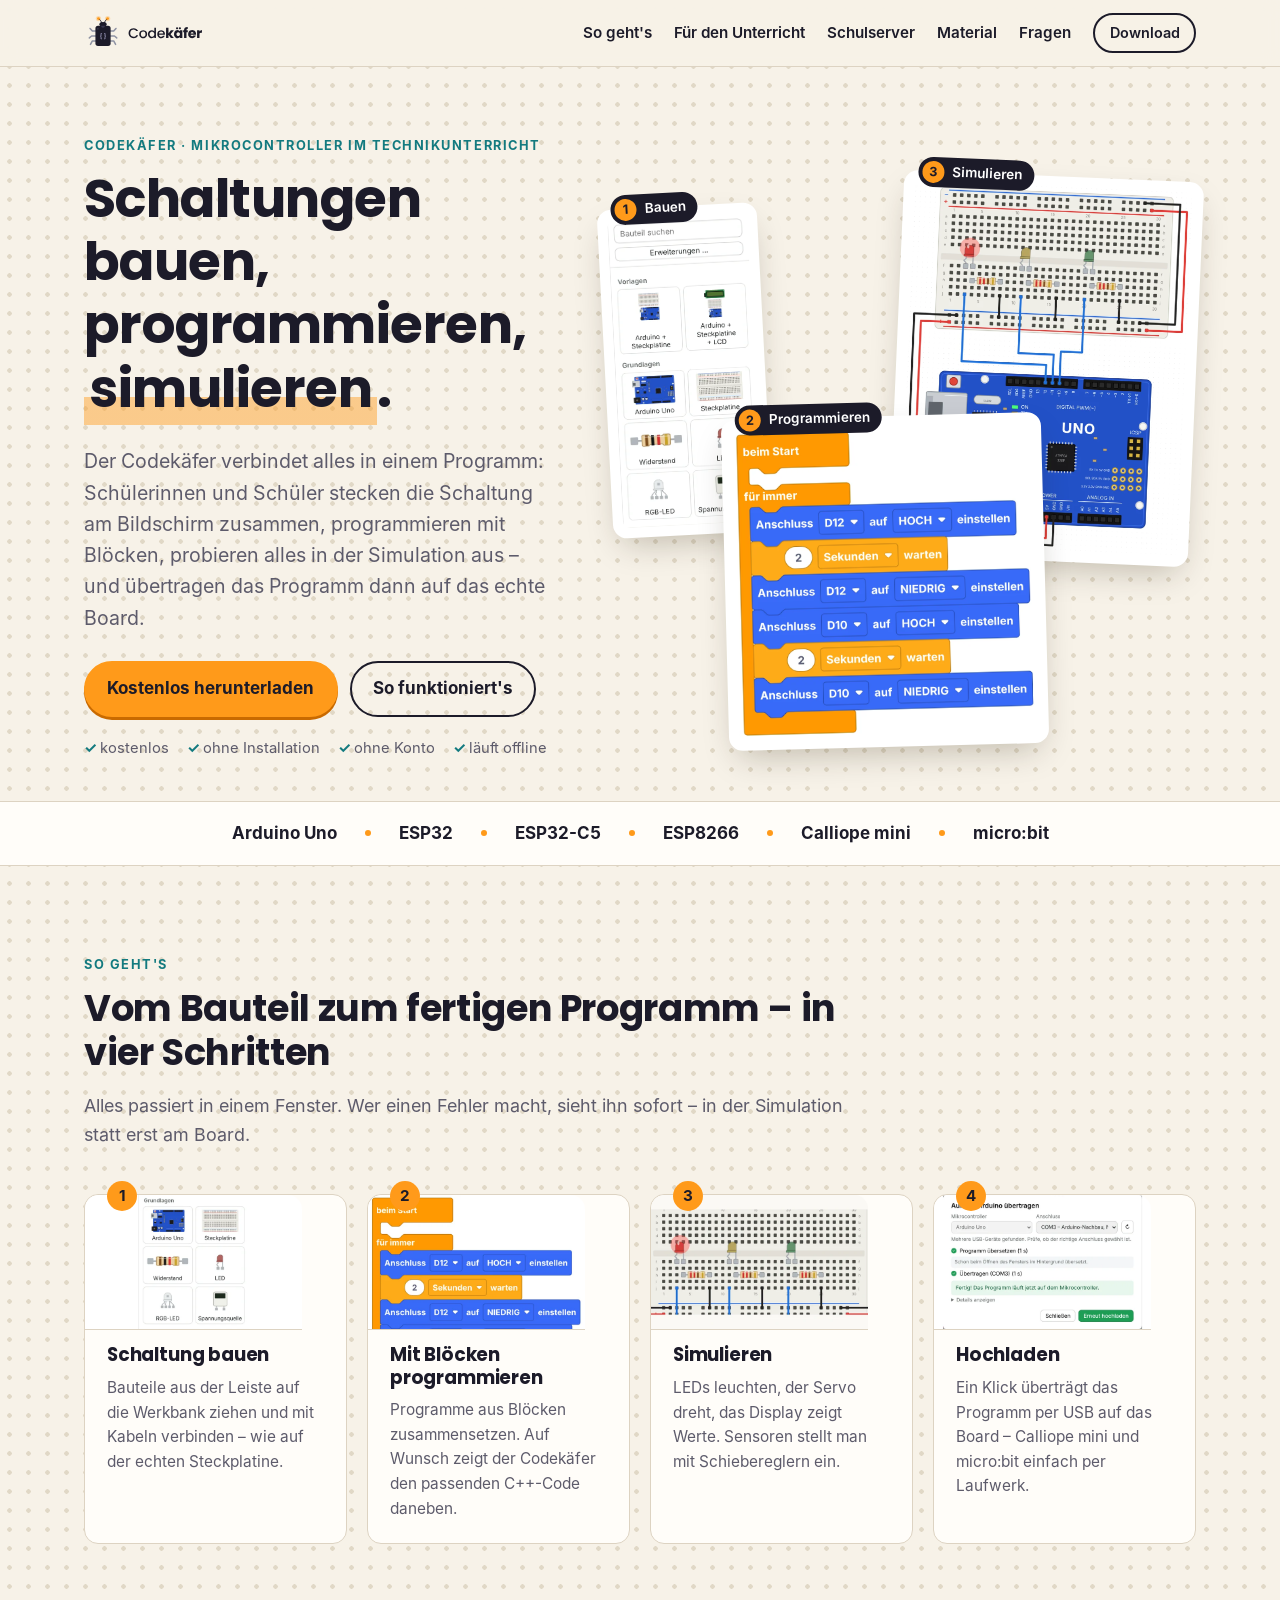
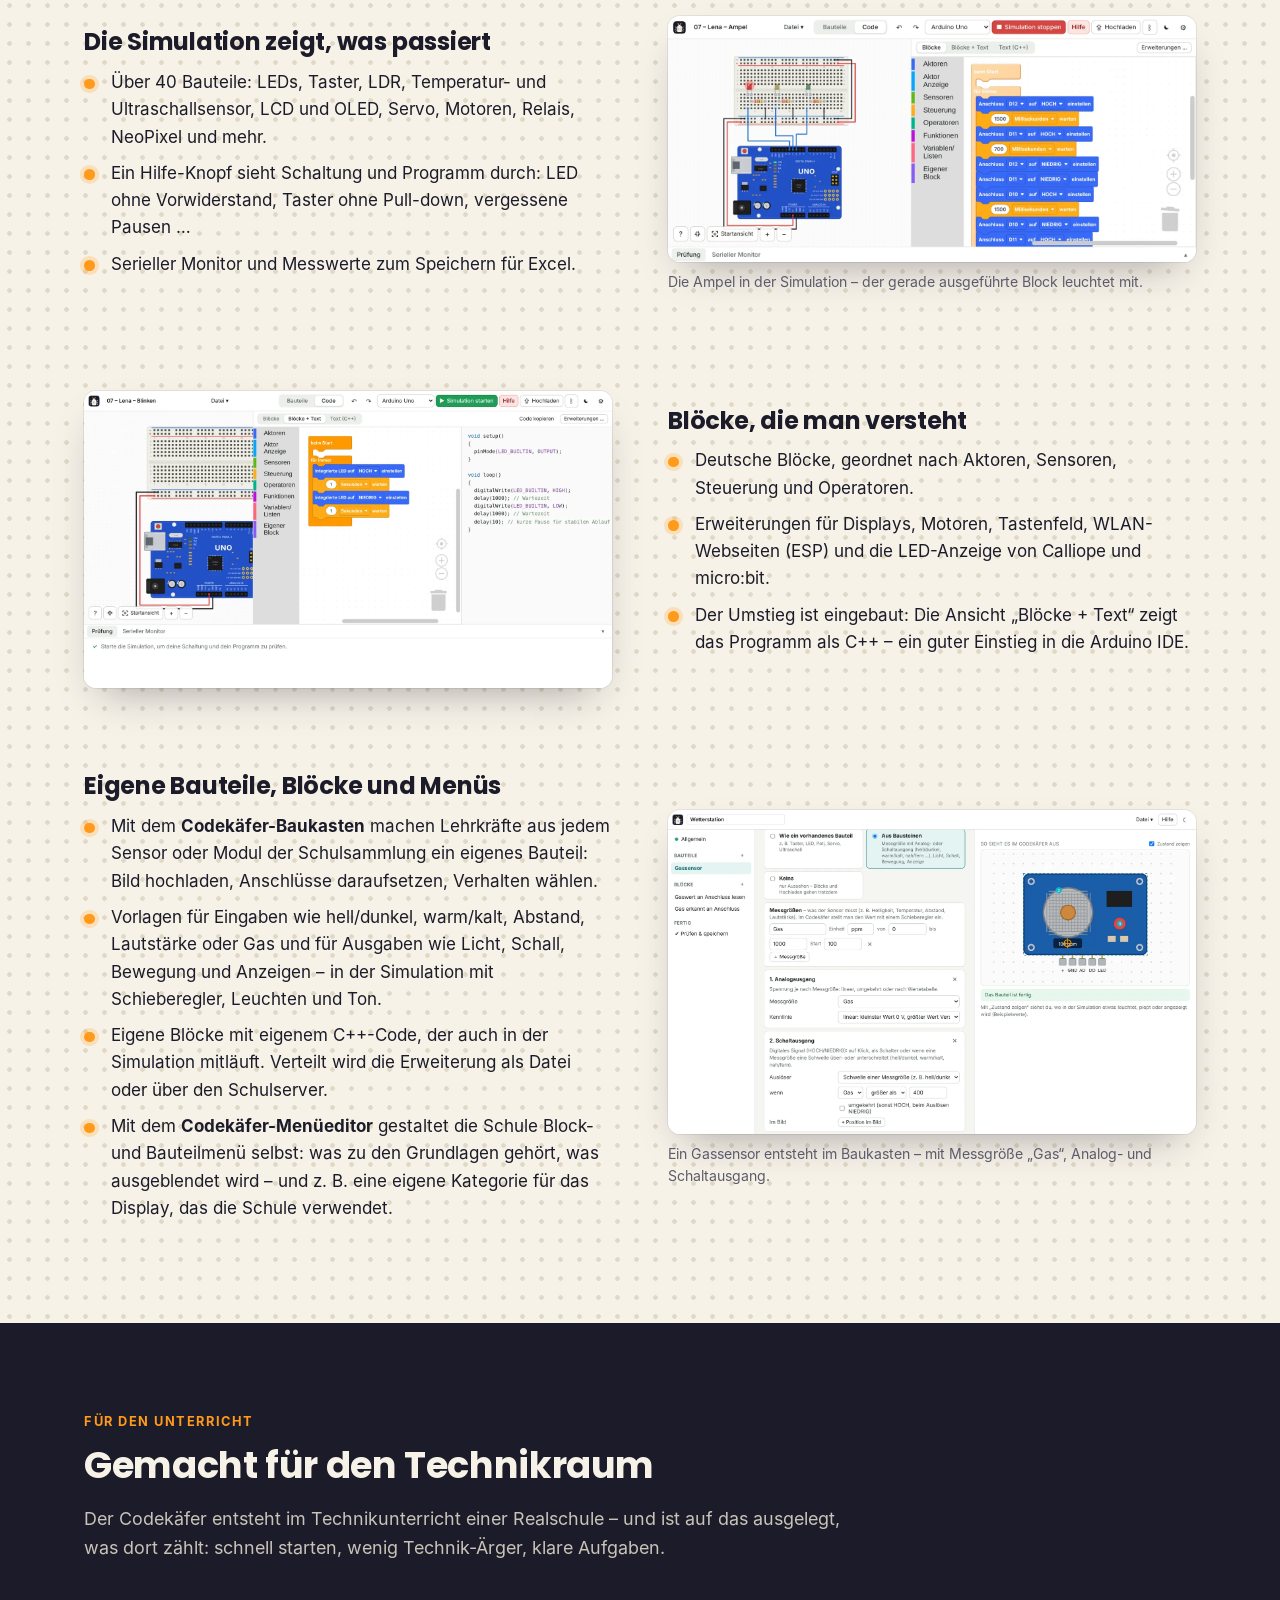
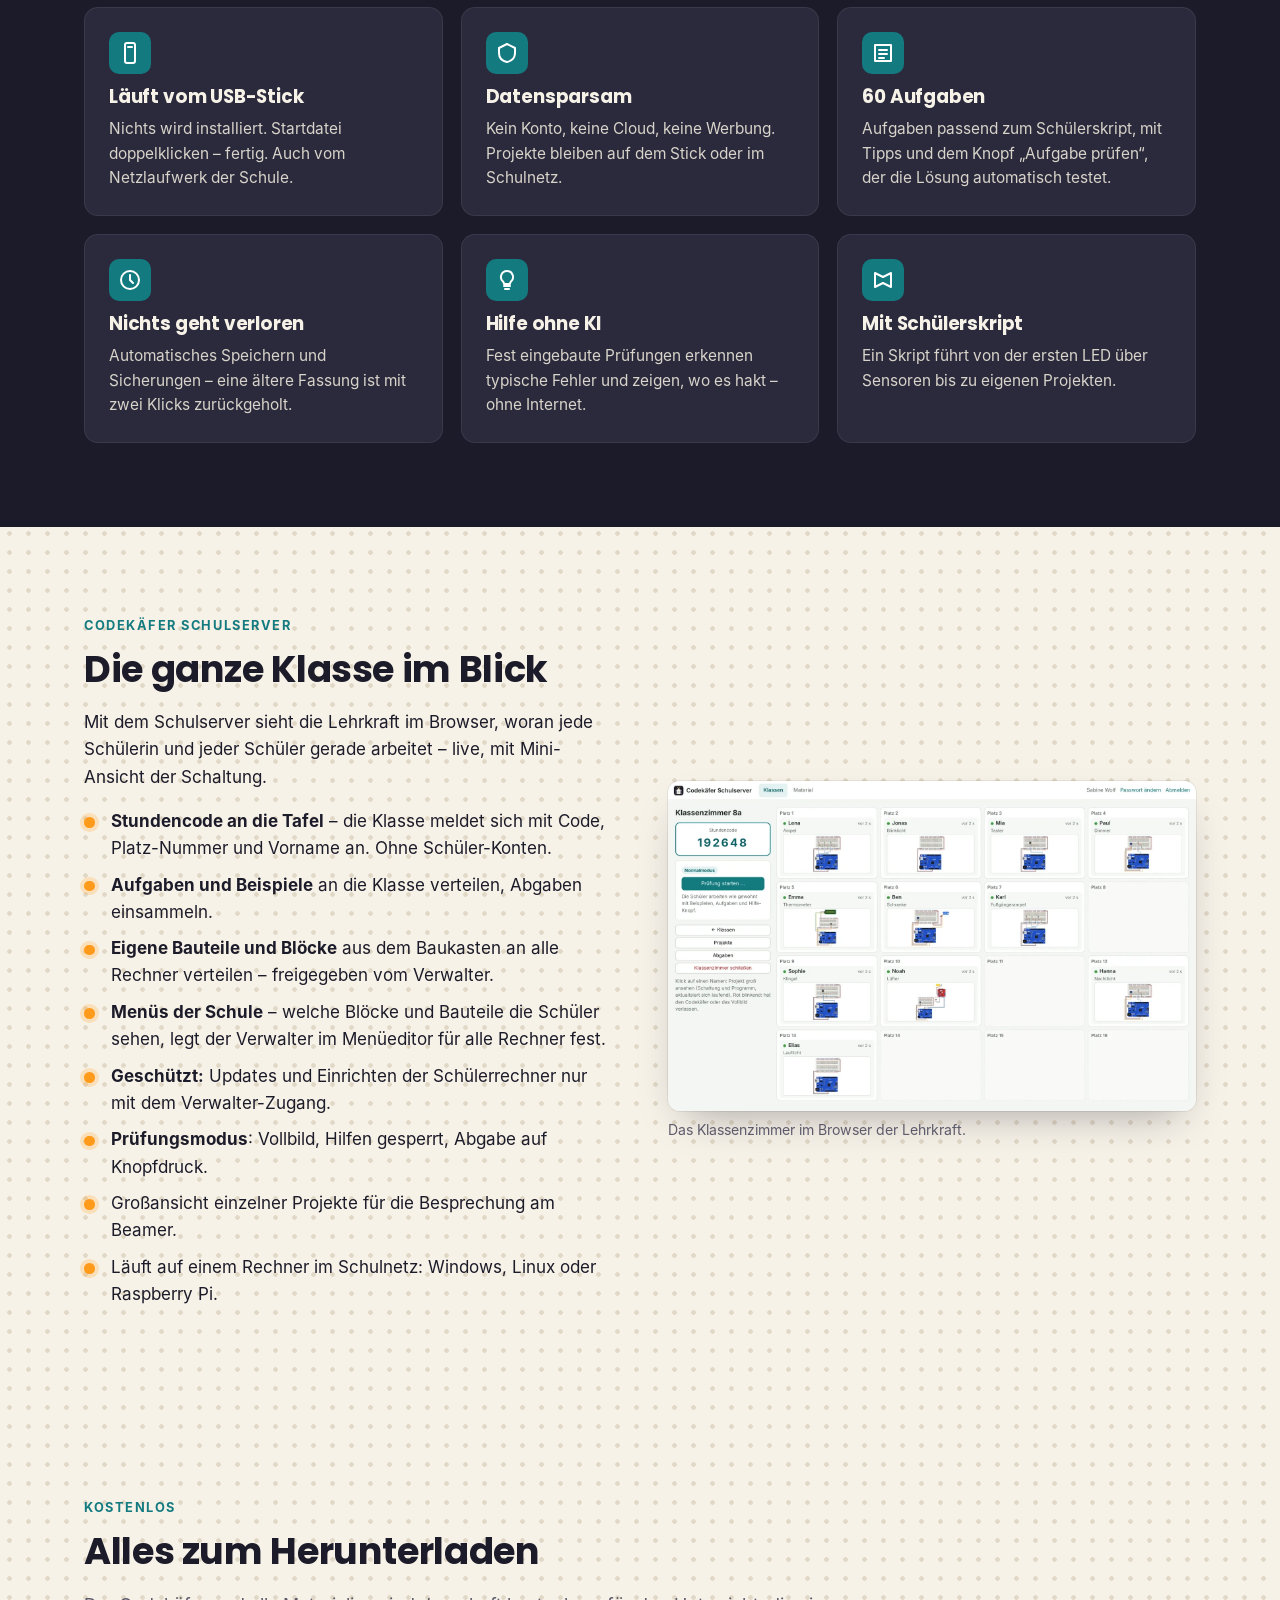
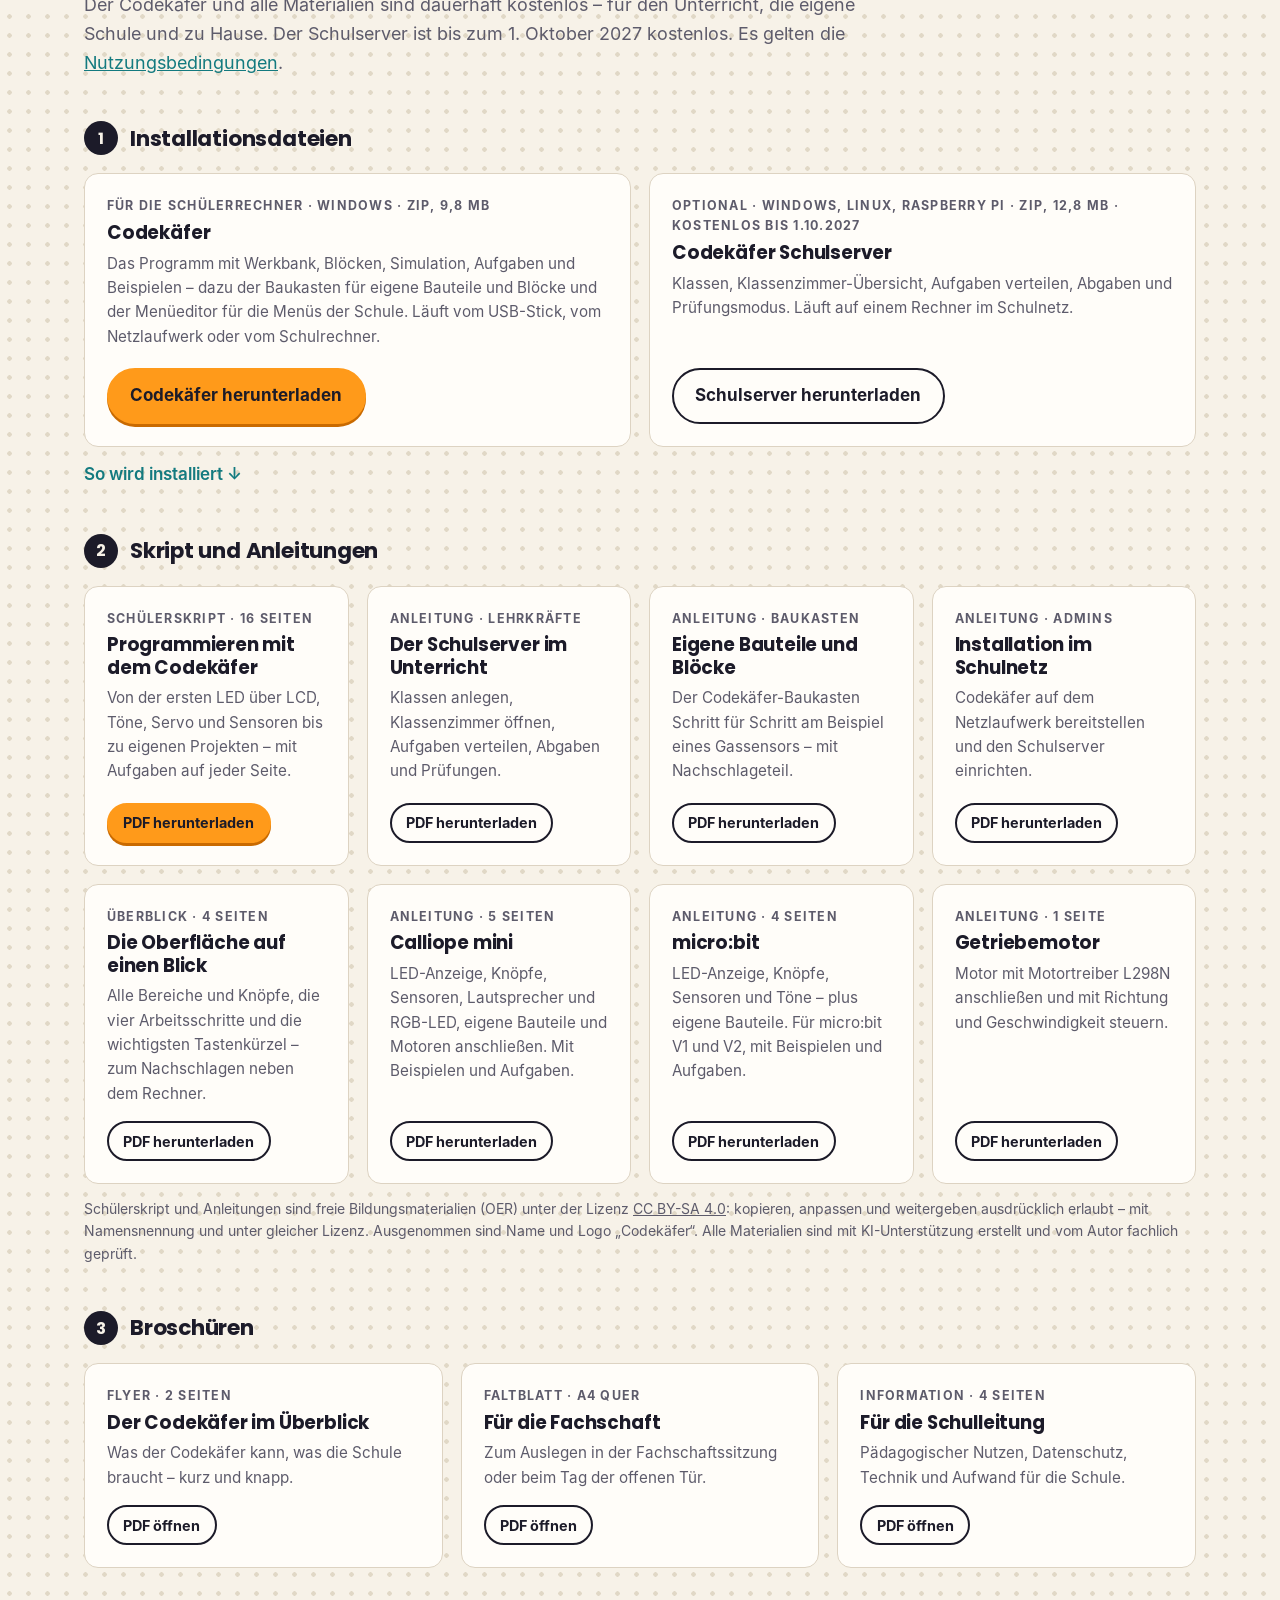
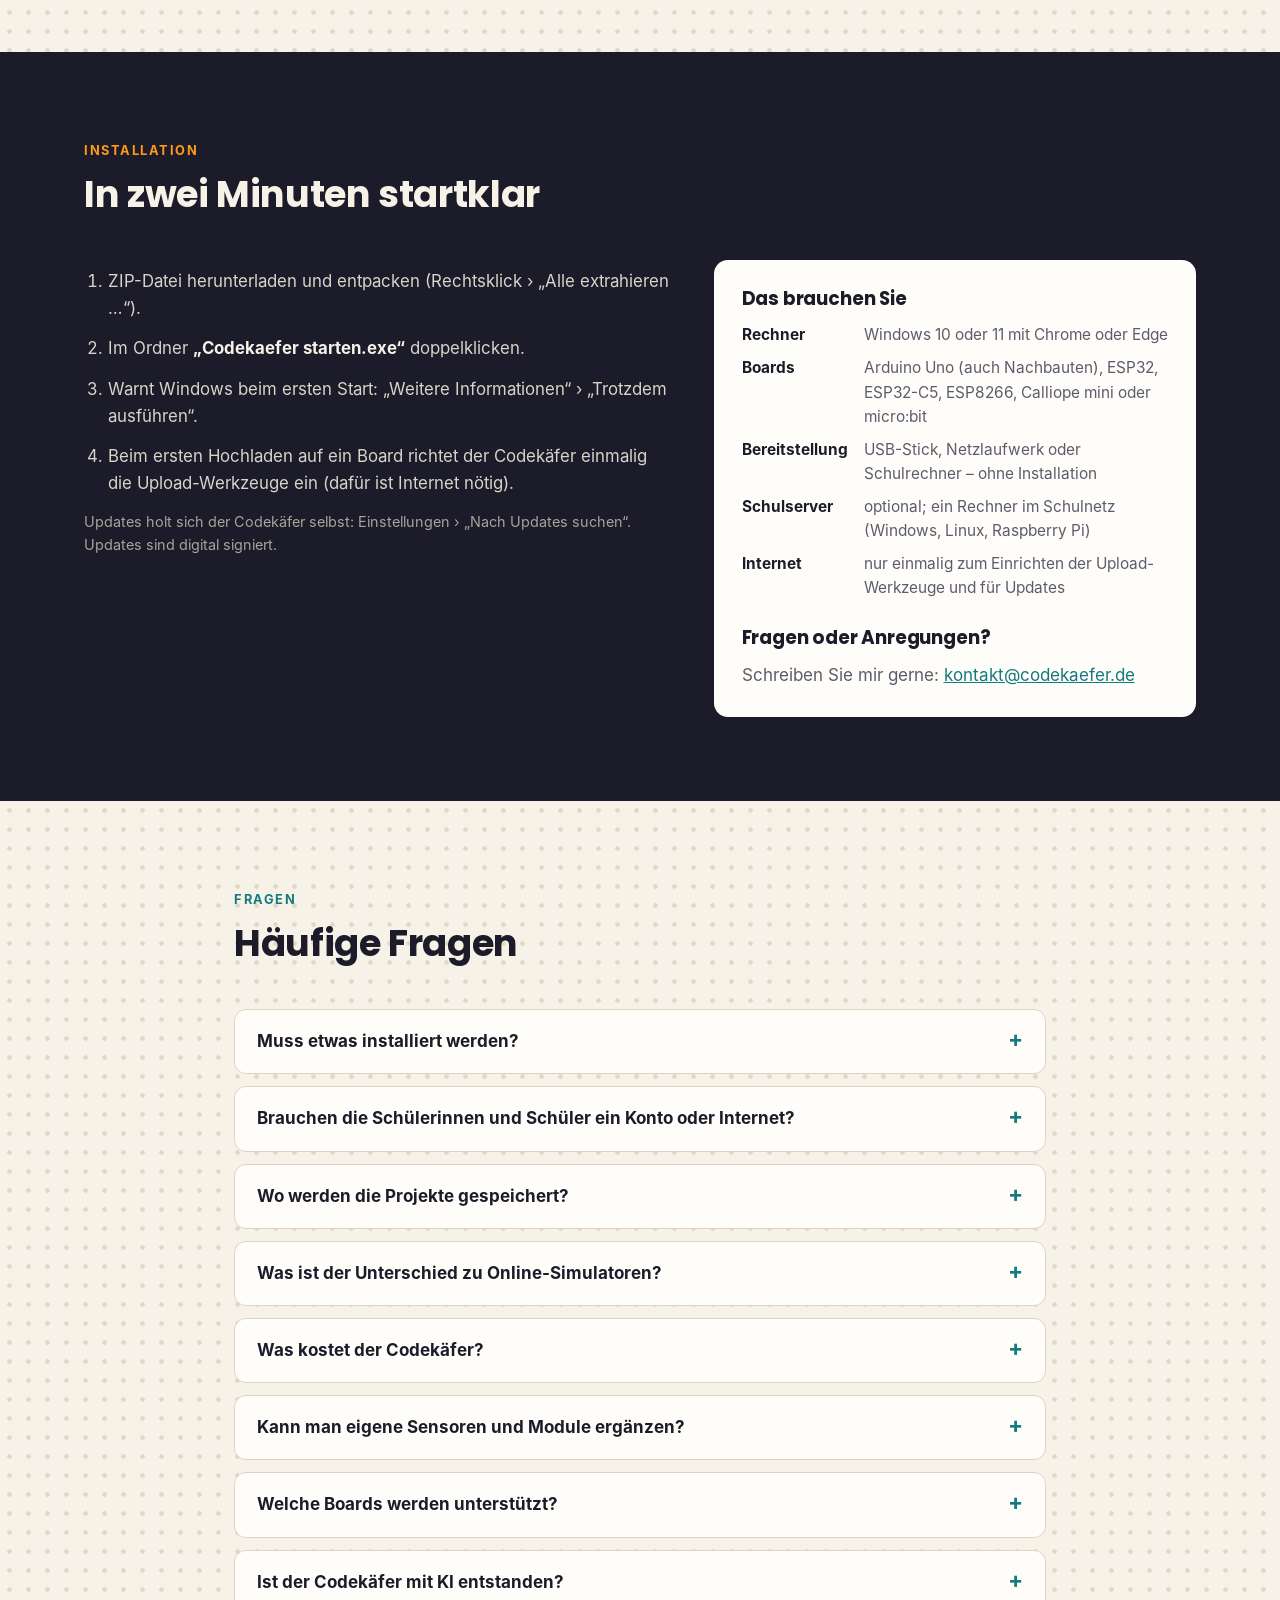
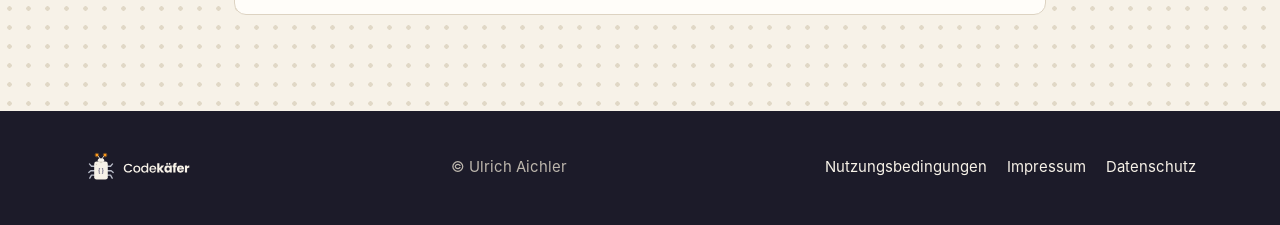
==== commit cc816baf: "Überblick der Oberfläche (4 Seiten) auf der Homepage Co-Authored-By: Claude Opus 5.5 <noreply@anthro" ====
--- a/index.html
+++ b/index.html
@@ -186,7 +186,8 @@
       <div class="mat"><span class="art">Anleitung · Baukasten</span><h3>Eigene Bauteile und Blöcke</h3><p>Der Codekäfer-Baukasten Schritt für Schritt am Beispiel eines Gassensors – mit Nachschlageteil.</p><a class="knopf klein rand" href="material/codekaefer-baukasten-anleitung.pdf">PDF herunterladen</a></div>
       <div class="mat"><span class="art">Anleitung · Admins</span><h3>Installation im Schulnetz</h3><p>Codekäfer auf dem Netzlaufwerk bereitstellen und den Schulserver einrichten.</p><a class="knopf klein rand" href="material/codekaefer-installation-admins.pdf">PDF herunterladen</a></div>
     </div>
-    <div class="material" style="margin-top:18px">
+    <div class="material vier" style="margin-top:18px">
+      <div class="mat"><span class="art">Überblick · 4 Seiten</span><h3>Die Oberfläche auf einen Blick</h3><p>Alle Bereiche und Knöpfe, die vier Arbeitsschritte und die wichtigsten Tastenkürzel – zum Nachschlagen neben dem Rechner.</p><a class="knopf klein rand" href="material/codekaefer-ueberblick.pdf">PDF herunterladen</a></div>
       <div class="mat"><span class="art">Anleitung · 5 Seiten</span><h3>Calliope mini</h3><p>LED-Anzeige, Knöpfe, Sensoren, Lautsprecher und RGB-LED, eigene Bauteile und Motoren anschließen. Mit Beispielen und Aufgaben.</p><a class="knopf klein rand" href="material/codekaefer-anleitung-calliope-mini.pdf">PDF herunterladen</a></div>
       <div class="mat"><span class="art">Anleitung · 4 Seiten</span><h3>micro:bit</h3><p>LED-Anzeige, Knöpfe, Sensoren und Töne – plus eigene Bauteile. Für micro:bit V1 und V2, mit Beispielen und Aufgaben.</p><a class="knopf klein rand" href="material/codekaefer-anleitung-microbit.pdf">PDF herunterladen</a></div>
       <div class="mat"><span class="art">Anleitung · 1 Seite</span><h3>Getriebemotor</h3><p>Motor mit Motortreiber L298N anschließen und mit Richtung und Geschwindigkeit steuern.</p><a class="knopf klein rand" href="material/codekaefer-anleitung-getriebemotor.pdf">PDF herunterladen</a></div>
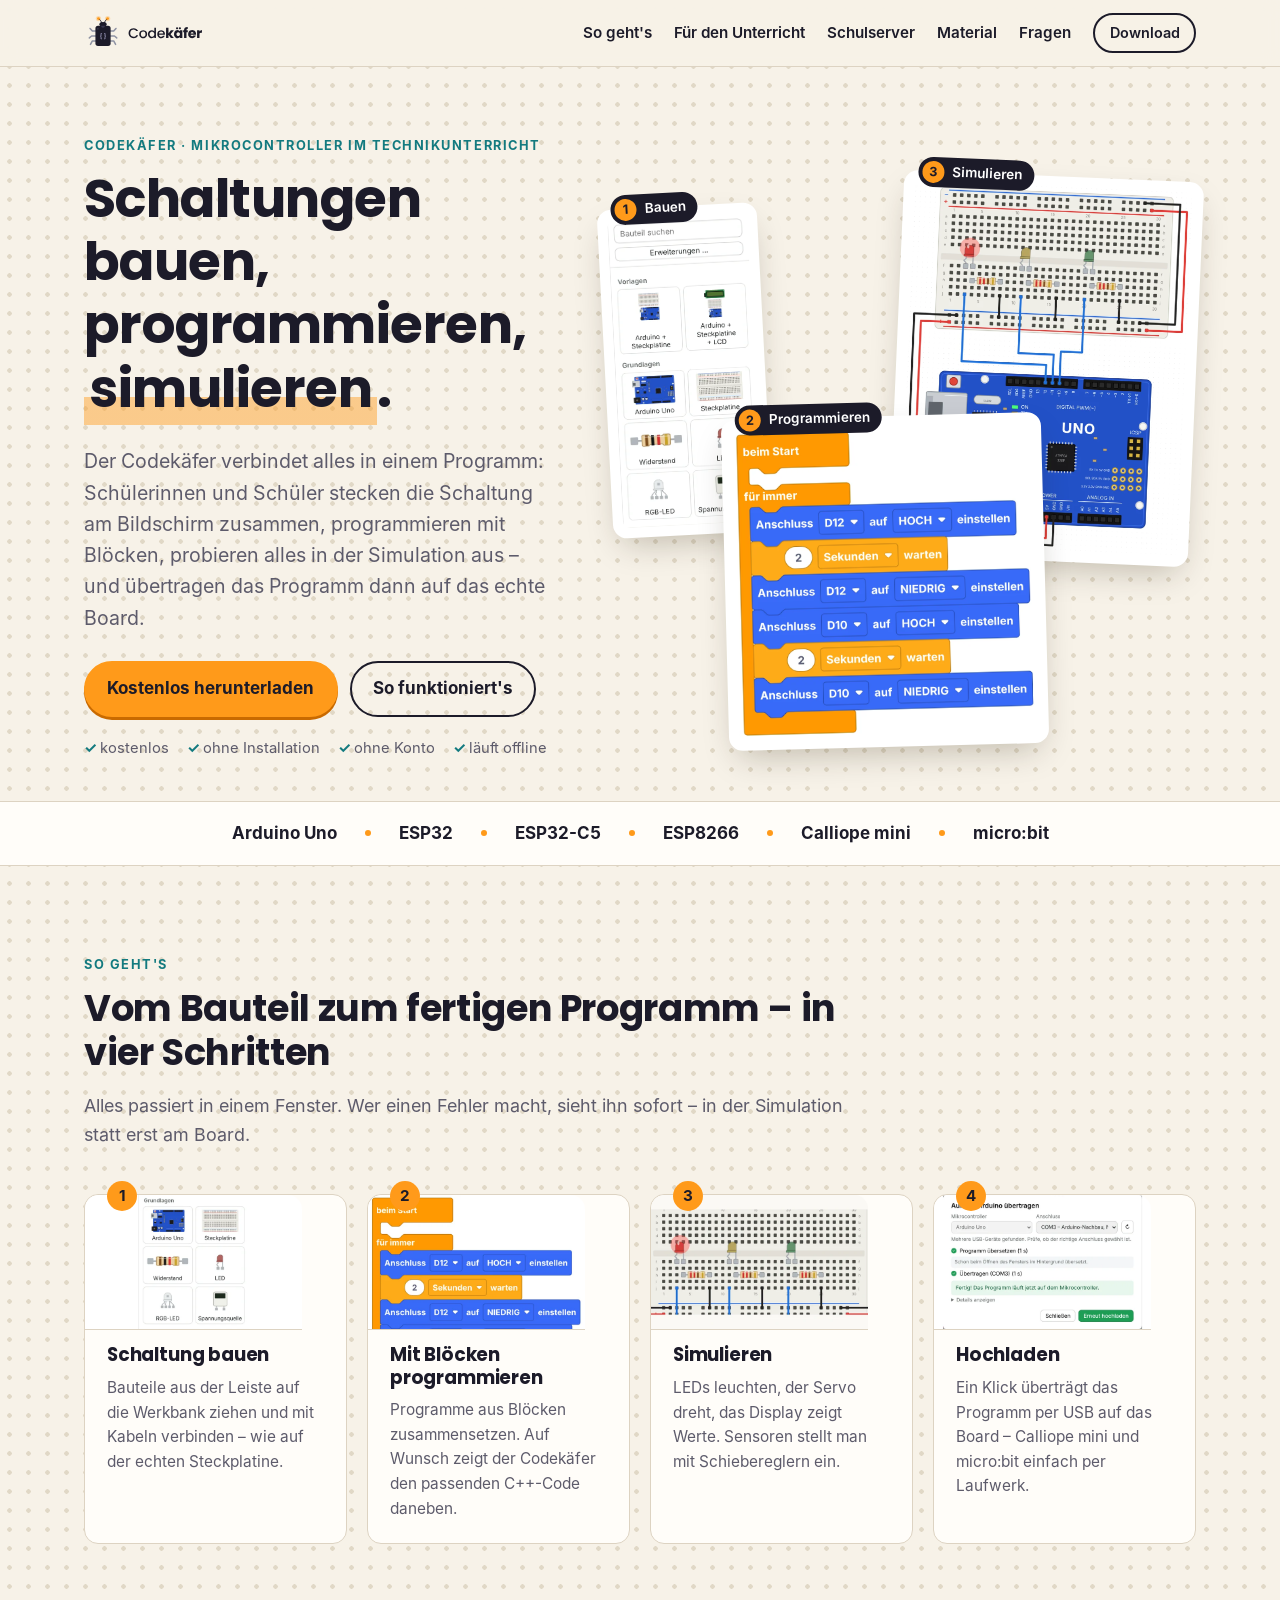
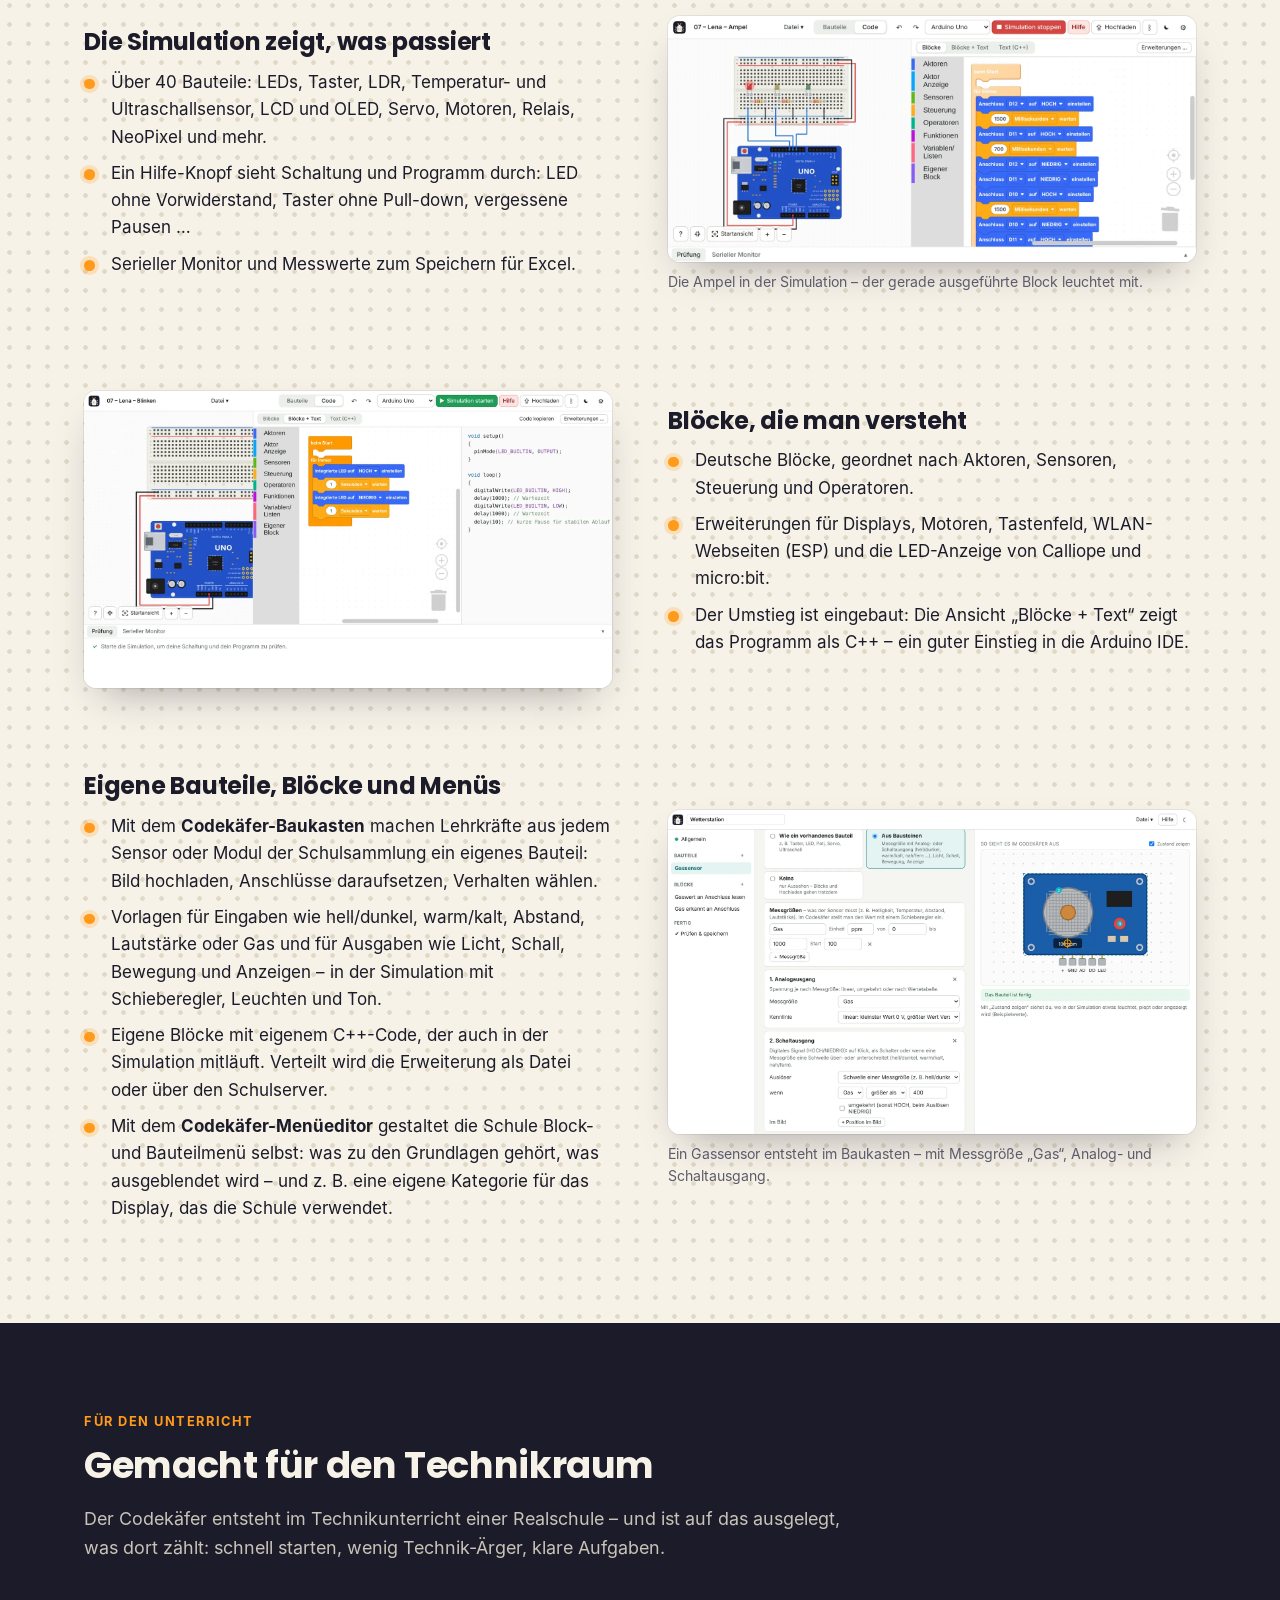
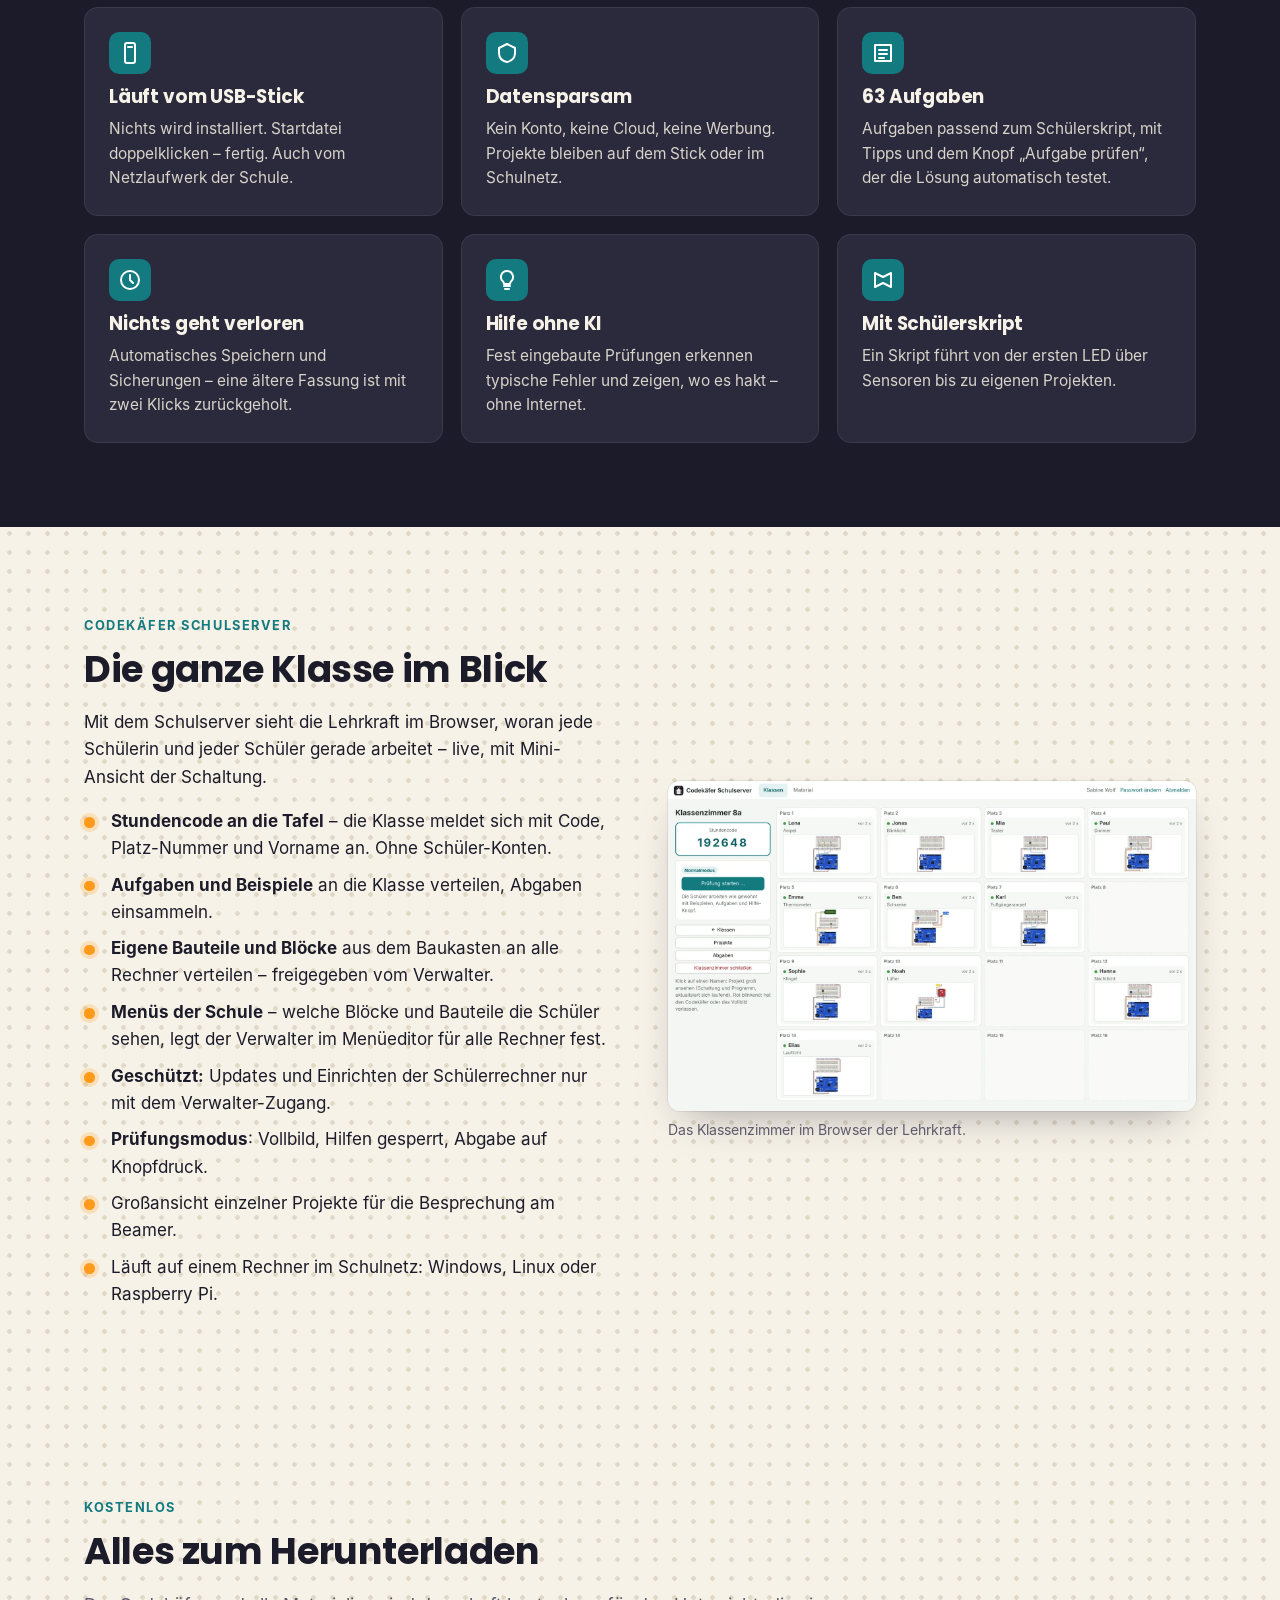
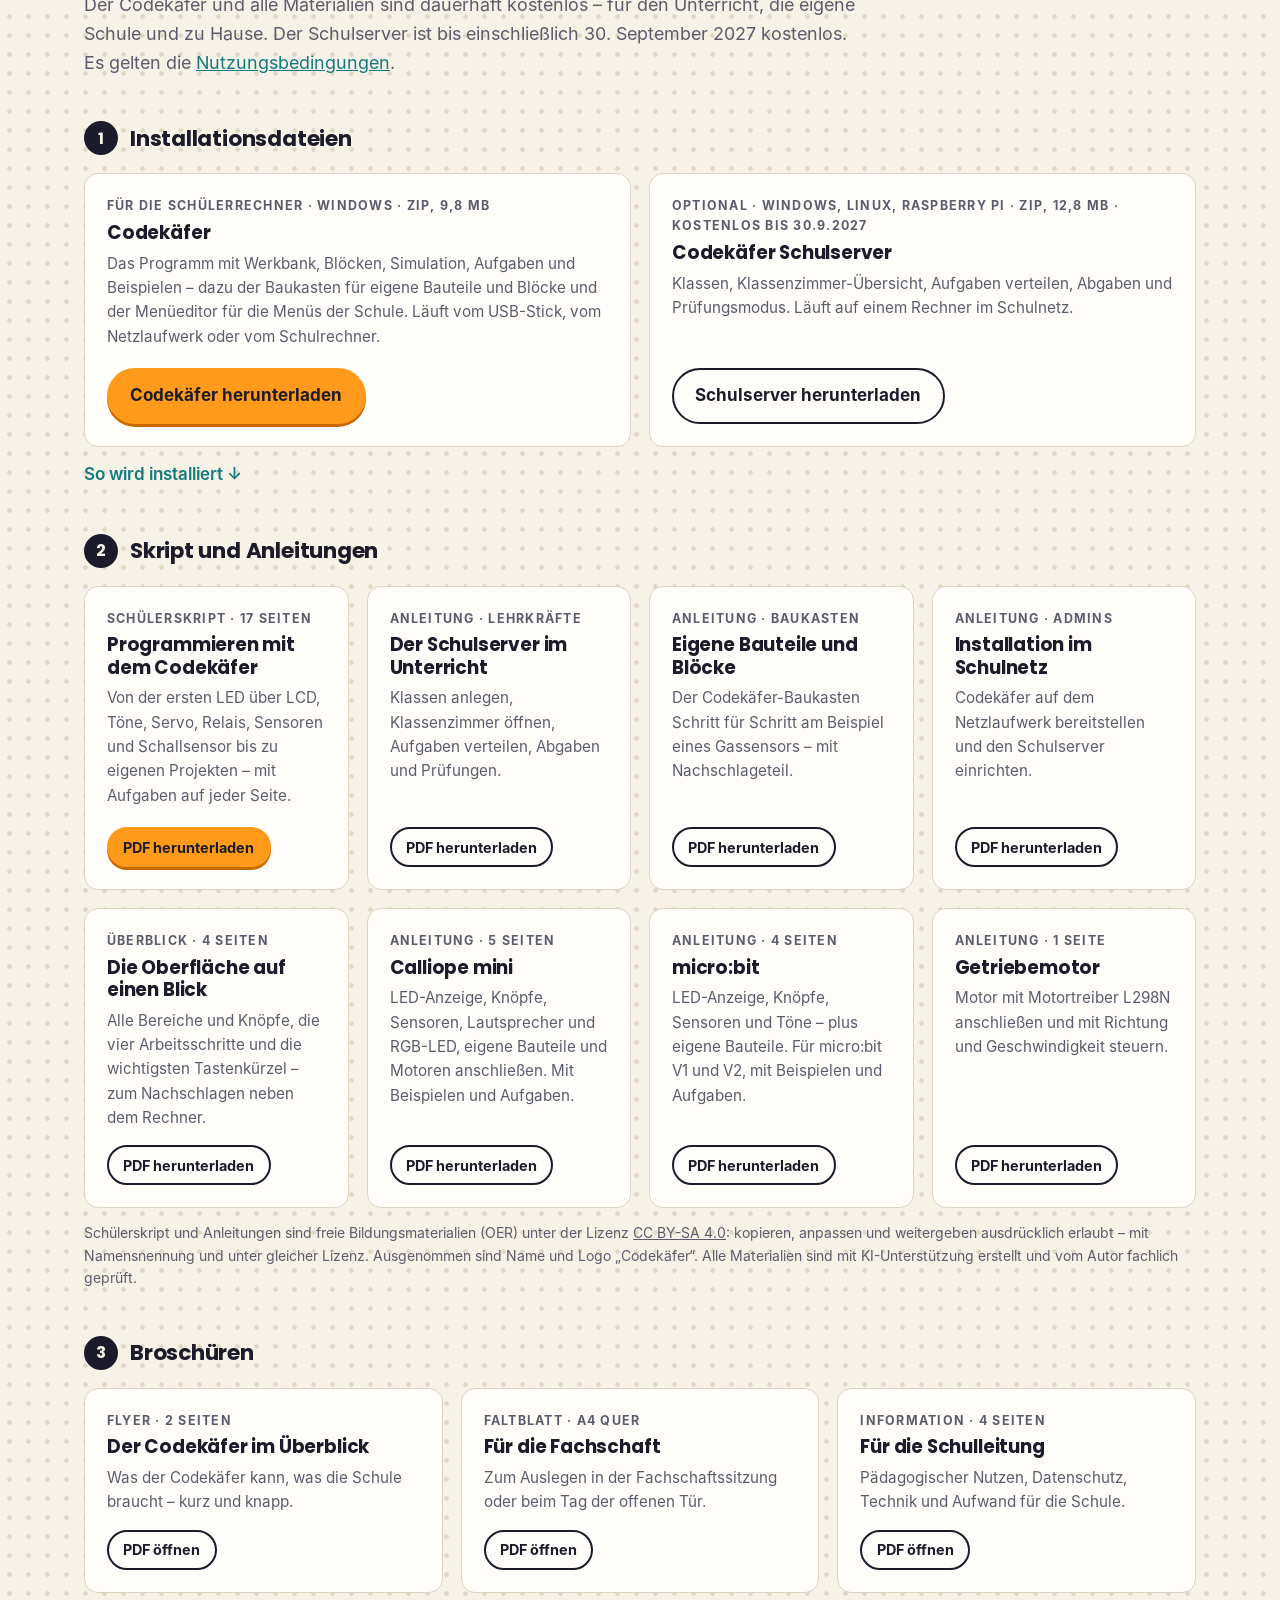
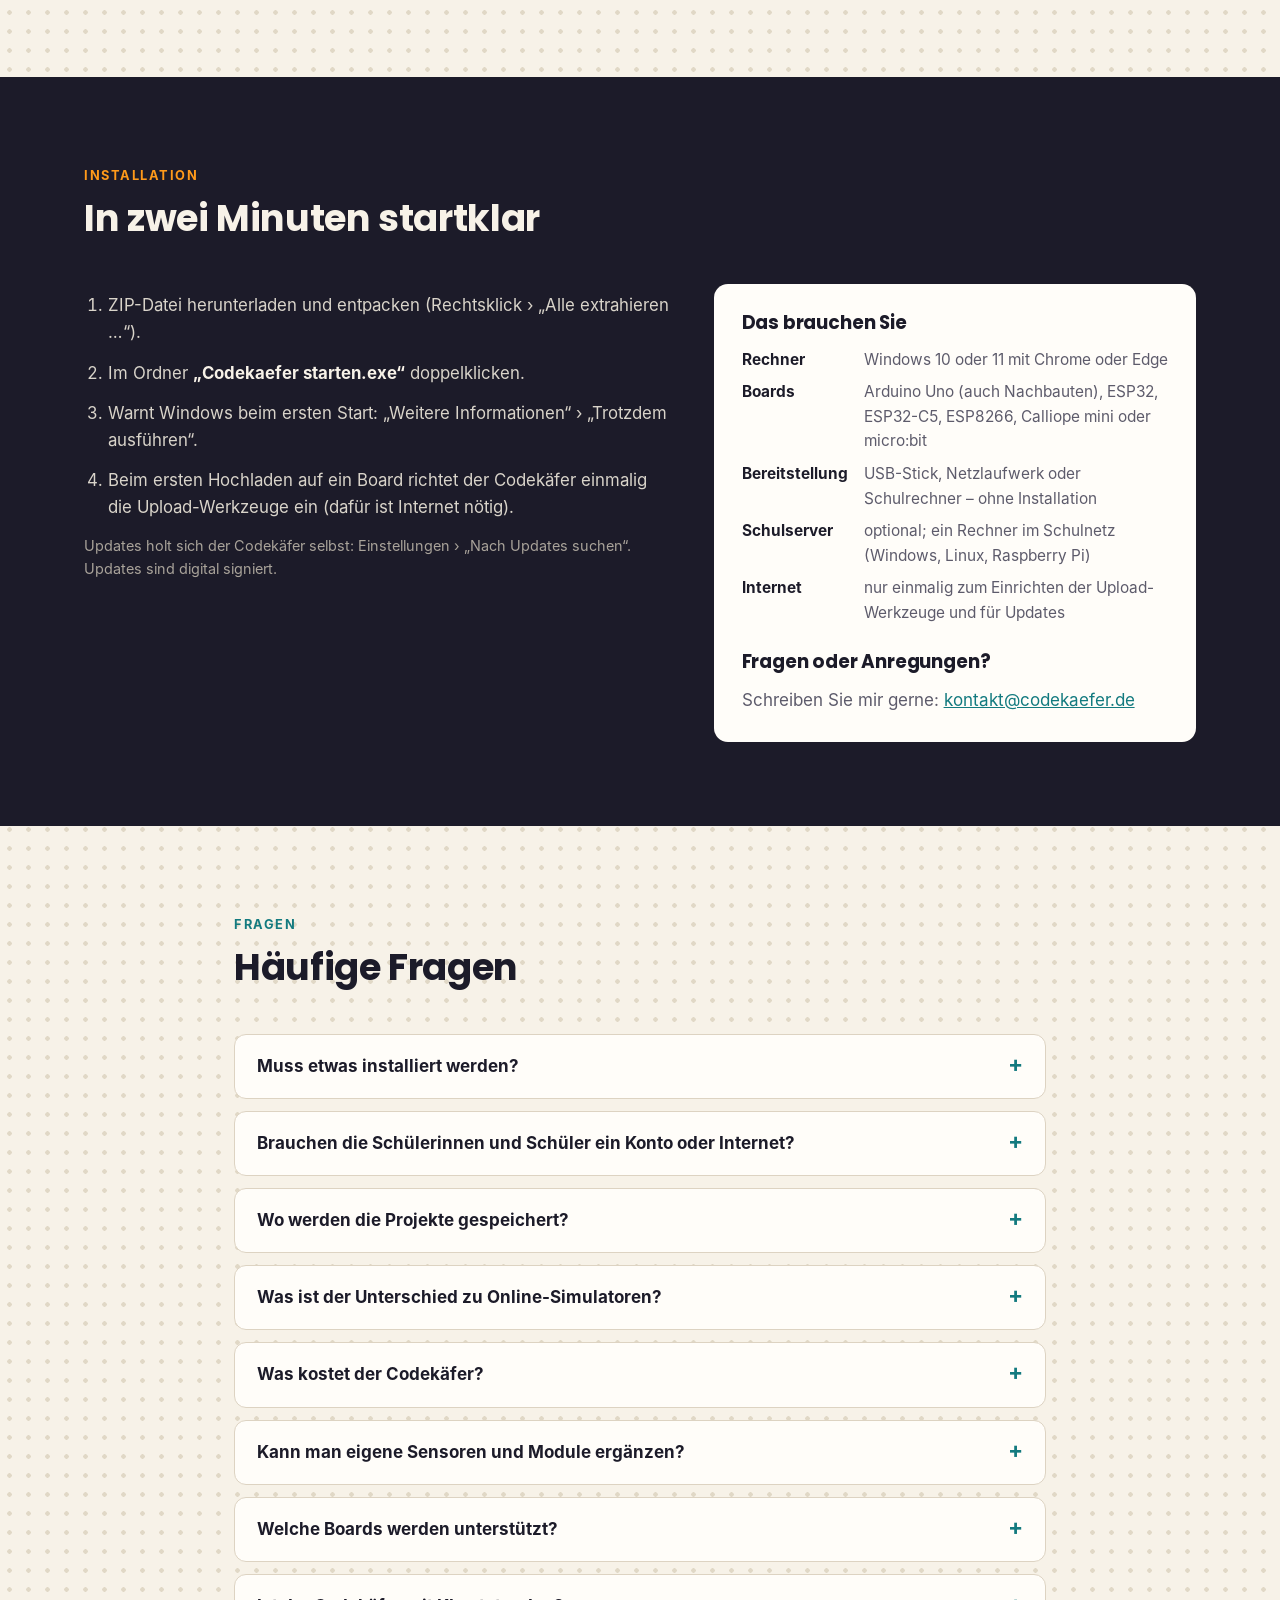
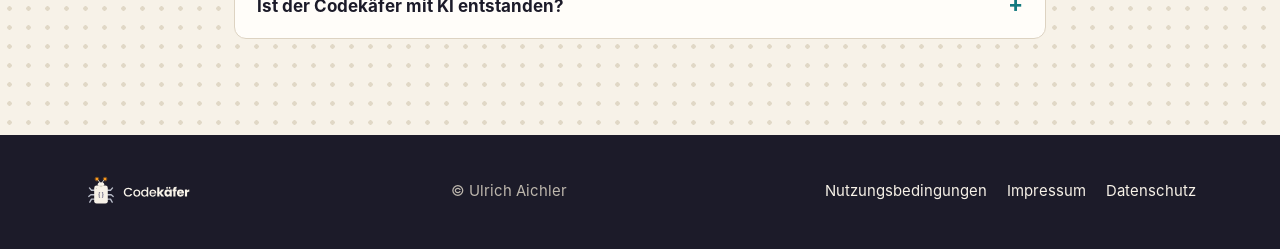
==== commit ed7566dd: "Codekäfer 0.32.0 / Schulserver 0.16.0: Download, 63 Aufgaben, neue Materialien - Download-Zähler: Re" ====
--- a/index.html
+++ b/index.html
@@ -23,7 +23,7 @@
 <meta name="twitter:card" content="summary_large_image">
 <script type="application/ld+json">{"@context": "https://schema.org", "@type": "WebSite", "name": "Codekäfer", "alternateName": ["Codekaefer", "Codekäfer Schulserver"], "url": "https://codekaefer.de/", "inLanguage": "de"}</script>
 <script type="application/ld+json">{"@context": "https://schema.org", "@type": "SoftwareApplication", "name": "Codekäfer", "alternateName": "Codekaefer", "url": "https://codekaefer.de/", "description": "Blockbasierte Lernumgebung für den Technikunterricht: Schaltungen bauen, mit Blöcken programmieren, simulieren und auf Arduino, ESP32, ESP8266, Calliope mini oder micro:bit übertragen.", "applicationCategory": "EducationalApplication", "operatingSystem": "Windows 10, Windows 11", "inLanguage": "de", "offers": {"@type": "Offer", "price": "0", "priceCurrency": "EUR"}, "author": {"@type": "Person", "name": "Ulrich Aichler"}, "audience": {"@type": "EducationalAudience", "educationalRole": ["teacher", "student"]}, "image": "https://codekaefer.de/img/vorschau.png", "keywords": "Arduino, Blockprogrammierung, Simulation, Technikunterricht, ESP32, Calliope mini, micro:bit, Schule, offline"}</script>
-<script type="application/ld+json">{"@context": "https://schema.org", "@type": "FAQPage", "mainEntity": [{"@type": "Question", "name": "Muss etwas installiert werden?", "acceptedAnswer": {"@type": "Answer", "text": "Nein. Der Codekäfer startet mit einem Doppelklick und öffnet sich in einem Chrome- bzw. Edge-Fenster. Er läuft vom USB-Stick, vom Netzlaufwerk oder von einem Schulrechner."}}, {"@type": "Question", "name": "Brauchen die Schülerinnen und Schüler ein Konto oder Internet?", "acceptedAnswer": {"@type": "Answer", "text": "Nein. Es gibt keine Anmeldung bei einem Online-Dienst. Internet wird nur einmal zum Einrichten der Upload-Werkzeuge und für Updates gebraucht. Mit dem Schulserver melden sich die Schüler nur mit Stundencode, Platz-Nummer und Vorname an."}}, {"@type": "Question", "name": "Wo werden die Projekte gespeichert?", "acceptedAnswer": {"@type": "Answer", "text": "Auf dem Stick, im persönlichen Ordner im Schulnetz oder – mit Schulserver – auf dem Server der Schule. Keine Daten verlassen die Schule."}}, {"@type": "Question", "name": "Was ist der Unterschied zu Online-Simulatoren?", "acceptedAnswer": {"@type": "Answer", "text": "Der Codekäfer verbindet Schaltung, Blöcke, Simulation und das Hochladen auf das echte Board in einem Programm – ohne Konto und ohne Cloud. Dazu kommen Aufgaben mit automatischer Prüfung, ein Schülerskript und auf Wunsch der Schulserver mit Klassenzimmer und Prüfungsmodus."}}, {"@type": "Question", "name": "Was kostet der Codekäfer?", "acceptedAnswer": {"@type": "Answer", "text": "Der Codekäfer für die Schülerrechner und alle Materialien – Skript, Anleitungen, Broschüren – sind dauerhaft kostenlos. Der Schulserver ist bis zum 1. Oktober 2027 kostenlos. Danach braucht jede Schule eine Lizenz, Updates inklusive. Läuft die kostenlose Zeit ab, gehen keine Daten verloren: Klassen, Projekte und Abgaben bleiben erhalten."}}, {"@type": "Question", "name": "Kann man eigene Sensoren und Module ergänzen?", "acceptedAnswer": {"@type": "Answer", "text": "Ja. Mit dem Codekäfer-Baukasten erstellen Lehrkräfte eigene Bauteile (mit eigenem Bild und Verhalten in der Simulation) und eigene Blöcke mit C++-Code – meist mit einer Vorlage in wenigen Minuten. Die Erweiterung wird als Datei weitergegeben oder über den Schulserver an alle Rechner verteilt – dort spielt sie der Verwalter ein. Projekte bringen ihre Erweiterungen selbst mit; in der Schulversion gelten aber nur die freigegebenen."}}, {"@type": "Question", "name": "Welche Boards werden unterstützt?", "acceptedAnswer": {"@type": "Answer", "text": "Arduino Uno (auch Nachbauten mit CH340), ESP32, ESP32-C5, ESP8266, Calliope mini und micro:bit. Vorhandene Sets der Schule lassen sich weiter nutzen."}}, {"@type": "Question", "name": "Ist der Codekäfer mit KI entstanden?", "acceptedAnswer": {"@type": "Answer", "text": "Ja. Der Codekäfer wurde von Ulrich Aichler konzipiert und mit Unterstützung von KI (Claude, Anthropic) programmiert; getestet und verantwortet von Ulrich Aichler. Der Codekäfer selbst enthält keine KI und sendet keine Daten an KI-Dienste – auch keine Schülerdaten."}}]}</script>
+<script type="application/ld+json">{"@context": "https://schema.org", "@type": "FAQPage", "mainEntity": [{"@type": "Question", "name": "Muss etwas installiert werden?", "acceptedAnswer": {"@type": "Answer", "text": "Nein. Der Codekäfer startet mit einem Doppelklick und öffnet sich in einem Chrome- bzw. Edge-Fenster. Er läuft vom USB-Stick, vom Netzlaufwerk oder von einem Schulrechner."}}, {"@type": "Question", "name": "Brauchen die Schülerinnen und Schüler ein Konto oder Internet?", "acceptedAnswer": {"@type": "Answer", "text": "Nein. Es gibt keine Anmeldung bei einem Online-Dienst. Internet wird nur einmal zum Einrichten der Upload-Werkzeuge und für Updates gebraucht. Mit dem Schulserver melden sich die Schüler nur mit Stundencode, Platz-Nummer und Vorname an."}}, {"@type": "Question", "name": "Wo werden die Projekte gespeichert?", "acceptedAnswer": {"@type": "Answer", "text": "Auf dem Stick, im persönlichen Ordner im Schulnetz oder – mit Schulserver – auf dem Server der Schule. Keine Daten verlassen die Schule."}}, {"@type": "Question", "name": "Was ist der Unterschied zu Online-Simulatoren?", "acceptedAnswer": {"@type": "Answer", "text": "Der Codekäfer verbindet Schaltung, Blöcke, Simulation und das Hochladen auf das echte Board in einem Programm – ohne Konto und ohne Cloud. Dazu kommen Aufgaben mit automatischer Prüfung, ein Schülerskript und auf Wunsch der Schulserver mit Klassenzimmer und Prüfungsmodus."}}, {"@type": "Question", "name": "Was kostet der Codekäfer?", "acceptedAnswer": {"@type": "Answer", "text": "Der Codekäfer für die Schülerrechner und alle Materialien – Skript, Anleitungen, Broschüren – sind dauerhaft kostenlos. Der Schulserver ist bis einschließlich 30. September 2027 kostenlos. Danach braucht jede Schule eine Lizenz, Updates inklusive. Läuft die kostenlose Zeit ab, gehen keine Daten verloren: Klassen, Projekte und Abgaben bleiben erhalten."}}, {"@type": "Question", "name": "Kann man eigene Sensoren und Module ergänzen?", "acceptedAnswer": {"@type": "Answer", "text": "Ja. Mit dem Codekäfer-Baukasten erstellen Lehrkräfte eigene Bauteile (mit eigenem Bild und Verhalten in der Simulation) und eigene Blöcke mit C++-Code – meist mit einer Vorlage in wenigen Minuten. Die Erweiterung wird als Datei weitergegeben oder über den Schulserver an alle Rechner verteilt – dort spielt sie der Verwalter ein. Projekte bringen ihre Erweiterungen selbst mit; in der Schulversion gelten aber nur die freigegebenen."}}, {"@type": "Question", "name": "Welche Boards werden unterstützt?", "acceptedAnswer": {"@type": "Answer", "text": "Arduino Uno (auch Nachbauten mit CH340), ESP32, ESP32-C5, ESP8266, Calliope mini und micro:bit. Vorhandene Sets der Schule lassen sich weiter nutzen."}}, {"@type": "Question", "name": "Ist der Codekäfer mit KI entstanden?", "acceptedAnswer": {"@type": "Answer", "text": "Ja. Der Codekäfer wurde von Ulrich Aichler konzipiert und mit Unterstützung von KI (Claude, Anthropic) programmiert; getestet und verantwortet von Ulrich Aichler. Der Codekäfer selbst enthält keine KI und sendet keine Daten an KI-Dienste – auch keine Schülerdaten."}}]}</script>
 </head>
 <body>
 
@@ -130,7 +130,7 @@
     <div class="kacheln">
       <div class="kachel"><div class="sym"><svg viewBox="0 0 24 24"><rect x="7" y="2" width="10" height="20" rx="2"/><path d="M10 6h4"/></svg></div><h3>Läuft vom USB-Stick</h3><p>Nichts wird installiert. Startdatei doppelklicken – fertig. Auch vom Netzlaufwerk der Schule.</p></div>
       <div class="kachel"><div class="sym"><svg viewBox="0 0 24 24"><path d="M12 3l8 4v5c0 5-3.5 8-8 9-4.5-1-8-4-8-9V7z"/></svg></div><h3>Datensparsam</h3><p>Kein Konto, keine Cloud, keine Werbung. Projekte bleiben auf dem Stick oder im Schulnetz.</p></div>
-      <div class="kachel"><div class="sym"><svg viewBox="0 0 24 24"><path d="M4 4h16v16H4z"/><path d="M8 9h8M8 13h8M8 17h5"/></svg></div><h3>60 Aufgaben</h3><p>Aufgaben passend zum Schülerskript, mit Tipps und dem Knopf „Aufgabe prüfen“, der die Lösung automatisch testet.</p></div>
+      <div class="kachel"><div class="sym"><svg viewBox="0 0 24 24"><path d="M4 4h16v16H4z"/><path d="M8 9h8M8 13h8M8 17h5"/></svg></div><h3>63 Aufgaben</h3><p>Aufgaben passend zum Schülerskript, mit Tipps und dem Knopf „Aufgabe prüfen“, der die Lösung automatisch testet.</p></div>
       <div class="kachel"><div class="sym"><svg viewBox="0 0 24 24"><circle cx="12" cy="12" r="9"/><path d="M12 7v5l3 3"/></svg></div><h3>Nichts geht verloren</h3><p>Automatisches Speichern und Sicherungen – eine ältere Fassung ist mit zwei Klicks zurückgeholt.</p></div>
       <div class="kachel"><div class="sym"><svg viewBox="0 0 24 24"><path d="M9 18h6M10 21h4M12 3a6 6 0 0 0-4 10.5c.8.8 1 1.5 1 2.5h6c0-1 .2-1.7 1-2.5A6 6 0 0 0 12 3z"/></svg></div><h3>Hilfe ohne KI</h3><p>Fest eingebaute Prüfungen erkennen typische Fehler und zeigen, wo es hakt – ohne Internet.</p></div>
       <div class="kachel"><div class="sym"><svg viewBox="0 0 24 24"><path d="M4 19V5l8 4 8-4v14l-8-4z"/></svg></div><h3>Mit Schülerskript</h3><p>Ein Skript führt von der ersten LED über Sensoren bis zu eigenen Projekten.</p></div>
@@ -169,19 +169,19 @@
     <div class="kopfzeile">
       <span class="kicker">Kostenlos</span>
       <h2>Alles zum Herunterladen</h2>
-      <p>Der Codekäfer und alle Materialien sind dauerhaft kostenlos – für den Unterricht, die eigene Schule und zu Hause. Der Schulserver ist bis zum 1. Oktober 2027 kostenlos. Es gelten die <a href="nutzungsbedingungen.html">Nutzungsbedingungen</a>.</p>
+      <p>Der Codekäfer und alle Materialien sind dauerhaft kostenlos – für den Unterricht, die eigene Schule und zu Hause. Der Schulserver ist bis einschließlich 30. September 2027 kostenlos. Es gelten die <a href="nutzungsbedingungen.html">Nutzungsbedingungen</a>.</p>
     </div>
 
     <h3 class="gruppe"><span>1</span> Installationsdateien</h3>
     <div class="material zwei">
       <div class="mat"><span class="art">Für die Schülerrechner · Windows · ZIP, 9,8 MB</span><h3>Codekäfer</h3><p>Das Programm mit Werkbank, Blöcken, Simulation, Aufgaben und Beispielen – dazu der Baukasten für eigene Bauteile und Blöcke und der Menüeditor für die Menüs der Schule. Läuft vom USB-Stick, vom Netzlaufwerk oder vom Schulrechner.</p><a class="knopf voll" href="https://github.com/werkstatt-aic/codekaefer-webseite/releases/latest/download/Codekaefer.zip">Codekäfer herunterladen</a></div>
-      <div class="mat"><span class="art">Optional · Windows, Linux, Raspberry Pi · ZIP, 12,8 MB · kostenlos bis 1.10.2027</span><h3>Codekäfer Schulserver</h3><p>Klassen, Klassenzimmer-Übersicht, Aufgaben verteilen, Abgaben und Prüfungsmodus. Läuft auf einem Rechner im Schulnetz.</p><a class="knopf rand" href="https://github.com/werkstatt-aic/codekaefer-webseite/releases/latest/download/Codekaefer-Schulserver.zip">Schulserver herunterladen</a></div>
+      <div class="mat"><span class="art">Optional · Windows, Linux, Raspberry Pi · ZIP, 12,8 MB · kostenlos bis 30.9.2027</span><h3>Codekäfer Schulserver</h3><p>Klassen, Klassenzimmer-Übersicht, Aufgaben verteilen, Abgaben und Prüfungsmodus. Läuft auf einem Rechner im Schulnetz.</p><a class="knopf rand" href="https://github.com/werkstatt-aic/codekaefer-webseite/releases/latest/download/Codekaefer-Schulserver.zip">Schulserver herunterladen</a></div>
     </div>
     <p class="verweis"><a href="#installation">So wird installiert ↓</a></p>
 
     <h3 class="gruppe"><span>2</span> Skript und Anleitungen</h3>
     <div class="material vier">
-      <div class="mat"><span class="art">Schülerskript · 16 Seiten</span><h3>Programmieren mit dem Codekäfer</h3><p>Von der ersten LED über LCD, Töne, Servo und Sensoren bis zu eigenen Projekten – mit Aufgaben auf jeder Seite.</p><a class="knopf klein voll" href="material/codekaefer-schuelerskript.pdf">PDF herunterladen</a></div>
+      <div class="mat"><span class="art">Schülerskript · 17 Seiten</span><h3>Programmieren mit dem Codekäfer</h3><p>Von der ersten LED über LCD, Töne, Servo, Relais, Sensoren und Schallsensor bis zu eigenen Projekten – mit Aufgaben auf jeder Seite.</p><a class="knopf klein voll" href="material/codekaefer-schuelerskript.pdf">PDF herunterladen</a></div>
       <div class="mat"><span class="art">Anleitung · Lehrkräfte</span><h3>Der Schulserver im Unterricht</h3><p>Klassen anlegen, Klassenzimmer öffnen, Aufgaben verteilen, Abgaben und Prüfungen.</p><a class="knopf klein rand" href="material/codekaefer-schulserver-lehrkraefte.pdf">PDF herunterladen</a></div>
       <div class="mat"><span class="art">Anleitung · Baukasten</span><h3>Eigene Bauteile und Blöcke</h3><p>Der Codekäfer-Baukasten Schritt für Schritt am Beispiel eines Gassensors – mit Nachschlageteil.</p><a class="knopf klein rand" href="material/codekaefer-baukasten-anleitung.pdf">PDF herunterladen</a></div>
       <div class="mat"><span class="art">Anleitung · Admins</span><h3>Installation im Schulnetz</h3><p>Codekäfer auf dem Netzlaufwerk bereitstellen und den Schulserver einrichten.</p><a class="knopf klein rand" href="material/codekaefer-installation-admins.pdf">PDF herunterladen</a></div>
@@ -246,7 +246,7 @@
       <details><summary>Brauchen die Schülerinnen und Schüler ein Konto oder Internet?</summary><p>Nein. Es gibt keine Anmeldung bei einem Online-Dienst. Internet wird nur einmal zum Einrichten der Upload-Werkzeuge und für Updates gebraucht. Mit dem Schulserver melden sich die Schüler nur mit Stundencode, Platz-Nummer und Vorname an.</p></details>
       <details><summary>Wo werden die Projekte gespeichert?</summary><p>Auf dem Stick, im persönlichen Ordner im Schulnetz oder – mit Schulserver – auf dem Server der Schule. Keine Daten verlassen die Schule.</p></details>
       <details><summary>Was ist der Unterschied zu Online-Simulatoren?</summary><p>Der Codekäfer verbindet Schaltung, Blöcke, Simulation und das Hochladen auf das echte Board in einem Programm – ohne Konto und ohne Cloud. Dazu kommen Aufgaben mit automatischer Prüfung, ein Schülerskript und auf Wunsch der Schulserver mit Klassenzimmer und Prüfungsmodus.</p></details>
-      <details><summary>Was kostet der Codekäfer?</summary><p>Der Codekäfer für die Schülerrechner und alle Materialien – Skript, Anleitungen, Broschüren – sind dauerhaft kostenlos. Der Schulserver ist bis zum 1. Oktober 2027 kostenlos. Danach braucht jede Schule eine Lizenz, Updates inklusive. Läuft die kostenlose Zeit ab, gehen keine Daten verloren: Klassen, Projekte und Abgaben bleiben erhalten.</p></details>
+      <details><summary>Was kostet der Codekäfer?</summary><p>Der Codekäfer für die Schülerrechner und alle Materialien – Skript, Anleitungen, Broschüren – sind dauerhaft kostenlos. Der Schulserver ist bis einschließlich 30. September 2027 kostenlos. Danach braucht jede Schule eine Lizenz, Updates inklusive. Läuft die kostenlose Zeit ab, gehen keine Daten verloren: Klassen, Projekte und Abgaben bleiben erhalten.</p></details>
       <details><summary>Kann man eigene Sensoren und Module ergänzen?</summary><p>Ja. Mit dem Codekäfer-Baukasten erstellen Lehrkräfte eigene Bauteile (mit eigenem Bild und Verhalten in der Simulation) und eigene Blöcke mit C++-Code – meist mit einer Vorlage in wenigen Minuten. Die Erweiterung wird als Datei weitergegeben oder über den Schulserver an alle Rechner verteilt – dort spielt sie der Verwalter ein. Projekte bringen ihre Erweiterungen selbst mit; in der Schulversion gelten aber nur die freigegebenen.</p></details>
       <details><summary>Welche Boards werden unterstützt?</summary><p>Arduino Uno (auch Nachbauten mit CH340), ESP32, ESP32-C5, ESP8266, Calliope mini und micro:bit. Vorhandene Sets der Schule lassen sich weiter nutzen.</p></details>
       <details><summary>Ist der Codekäfer mit KI entstanden?</summary><p>Ja. Der Codekäfer wurde von Ulrich Aichler konzipiert und mit Unterstützung von KI (Claude, Anthropic) programmiert; getestet und verantwortet von Ulrich Aichler. Der Codekäfer selbst enthält keine KI und sendet keine Daten an KI-Dienste – auch keine Schülerdaten.</p></details>
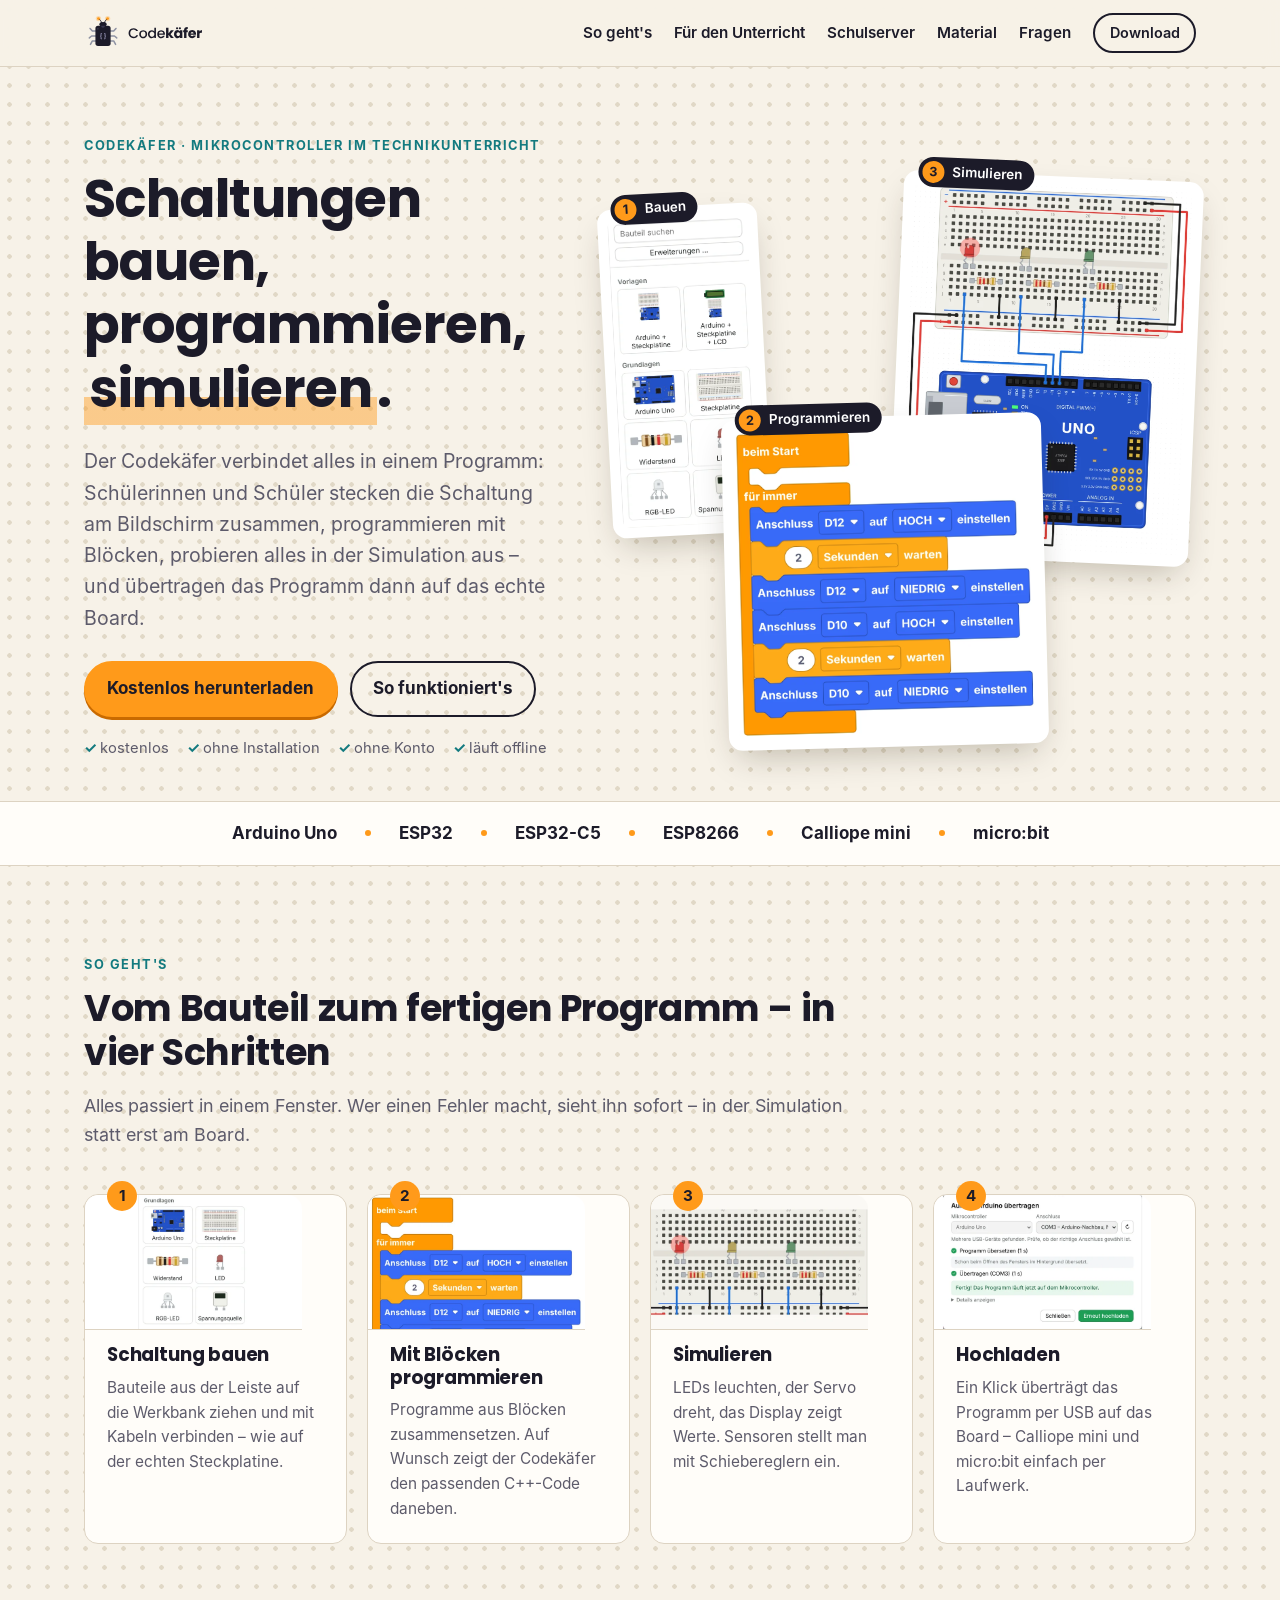
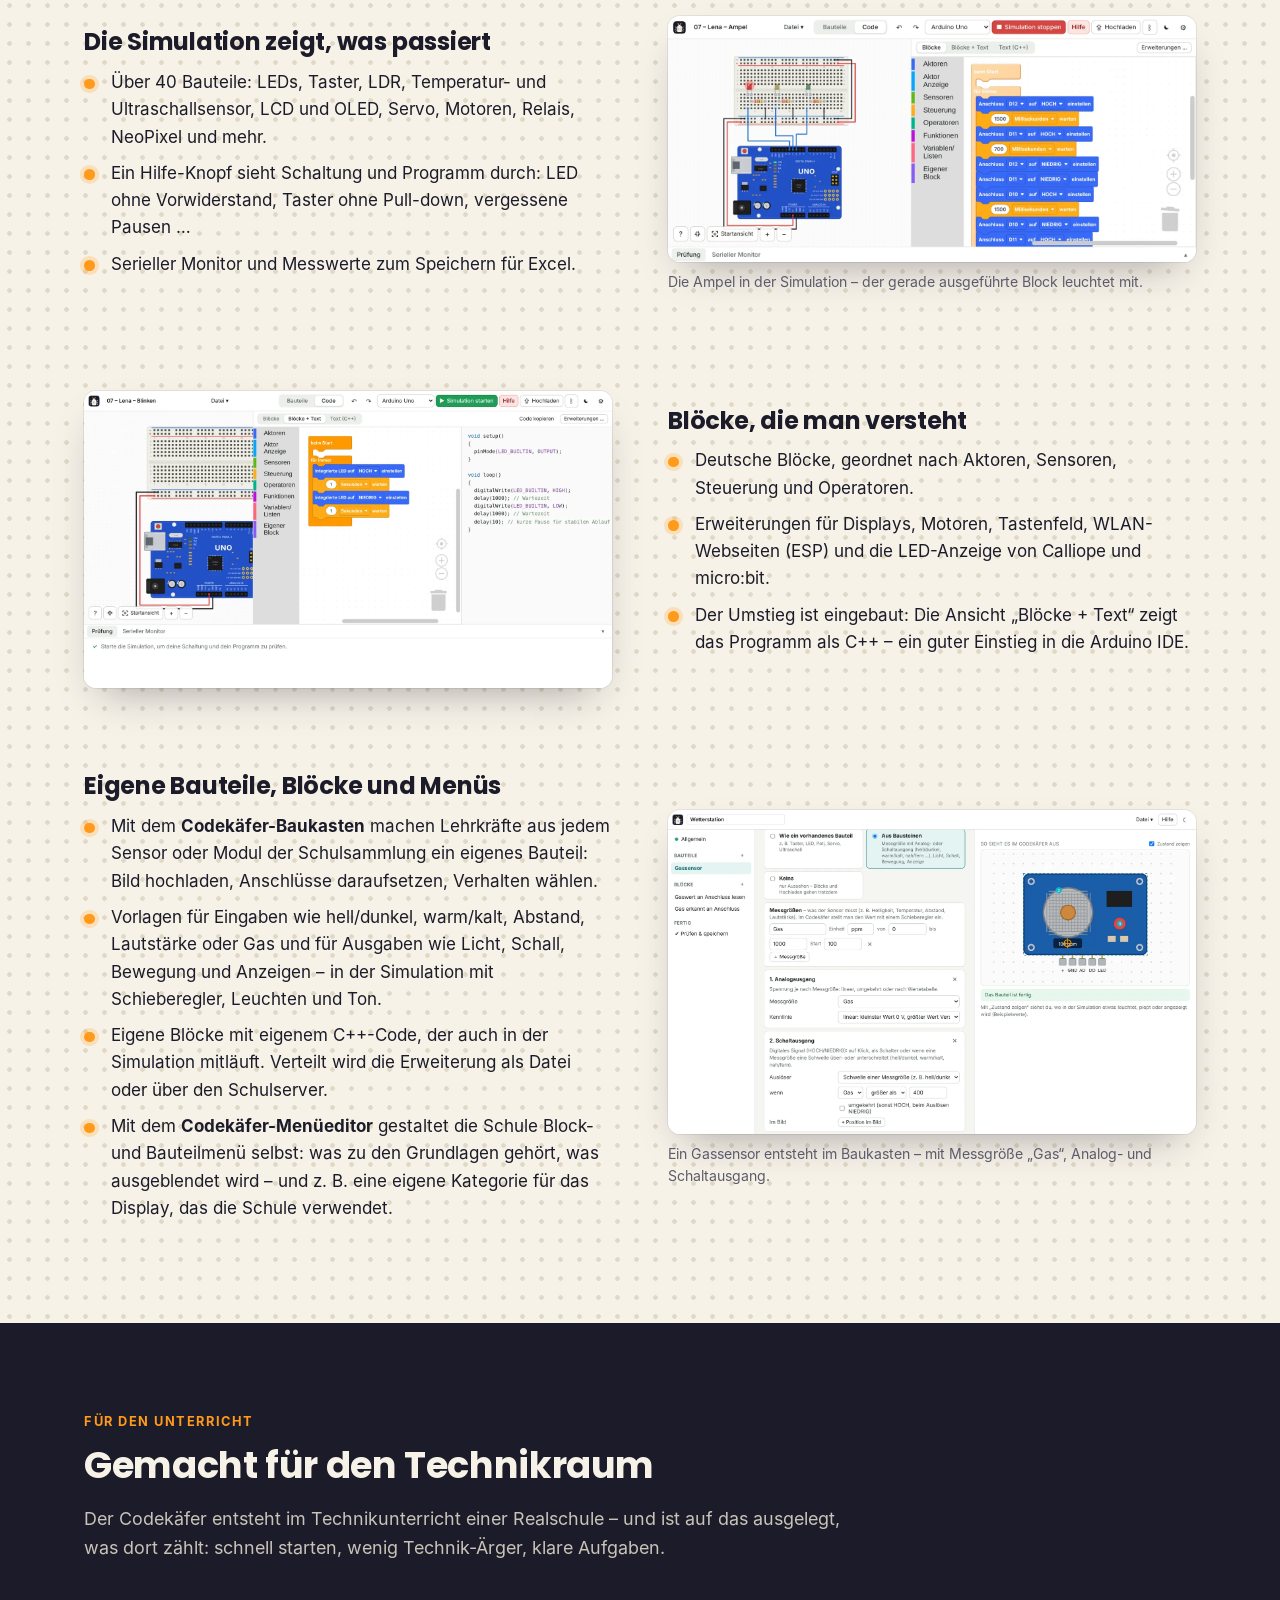
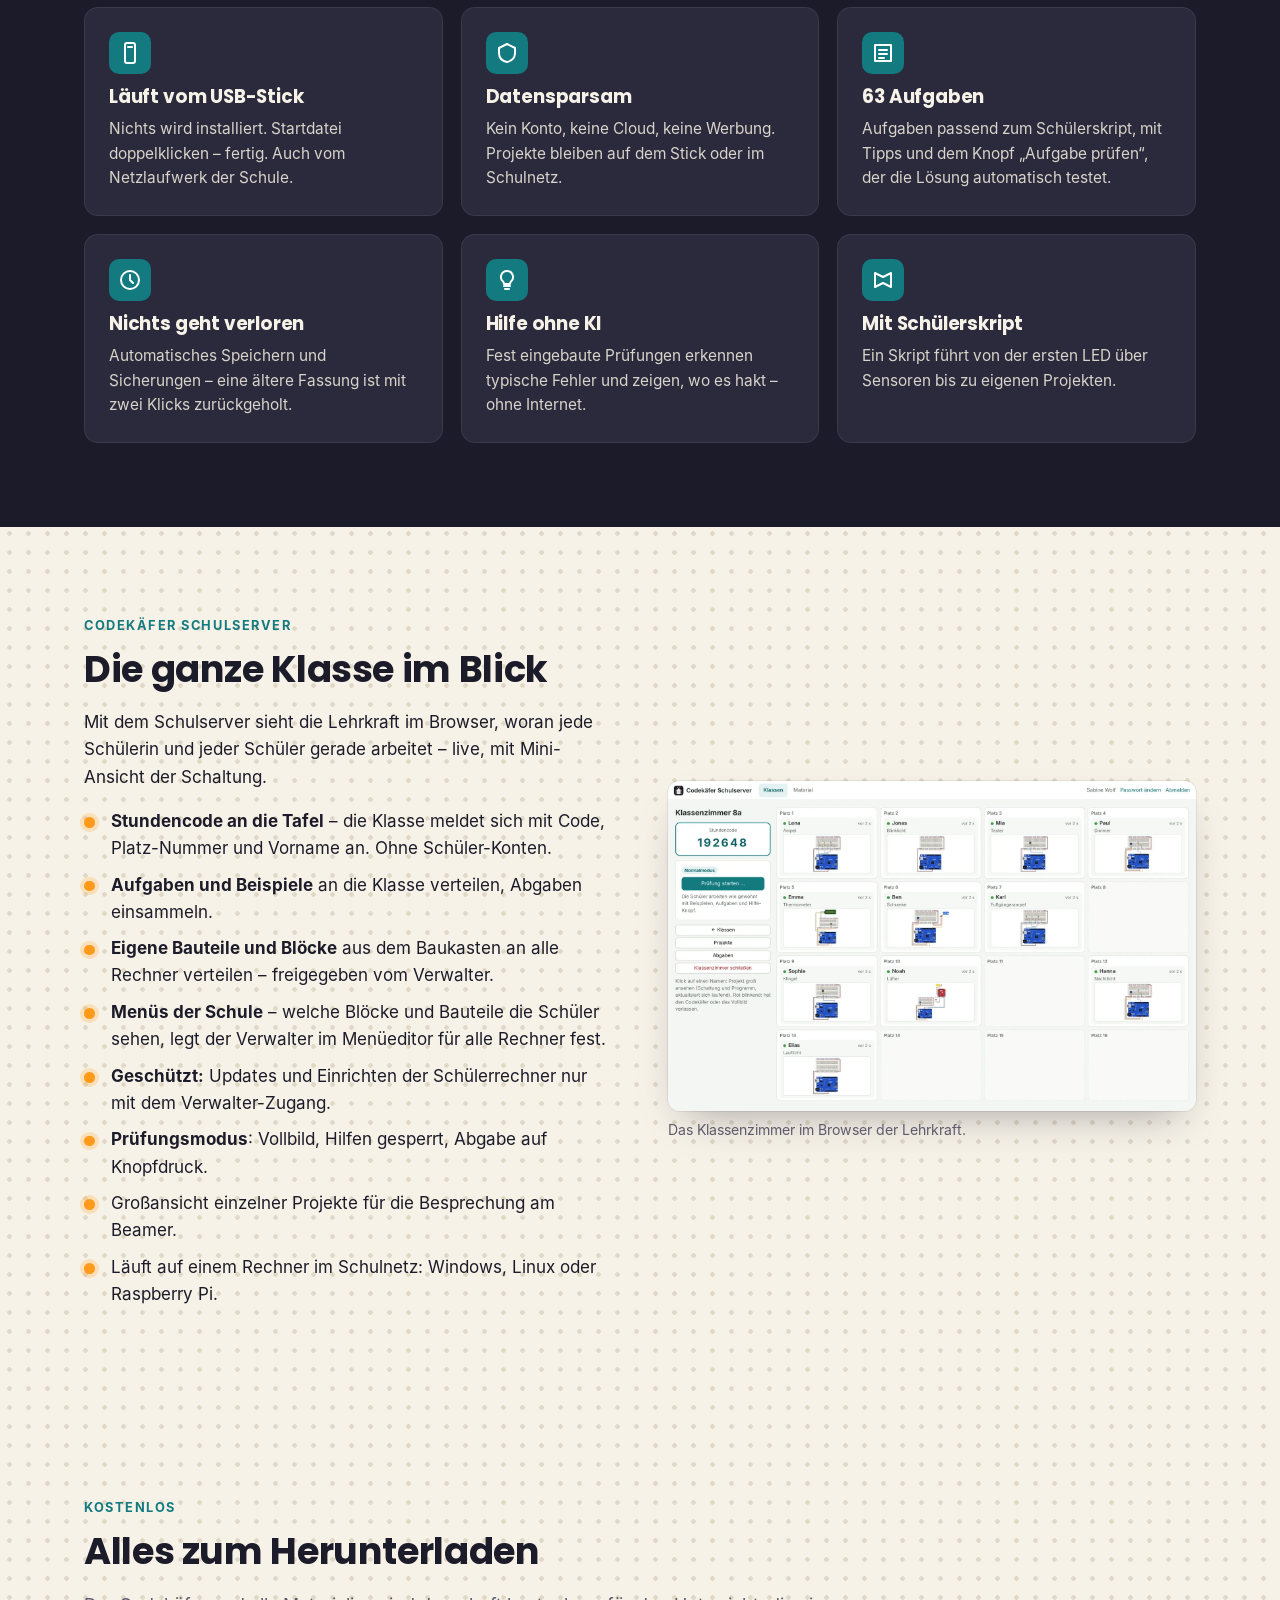
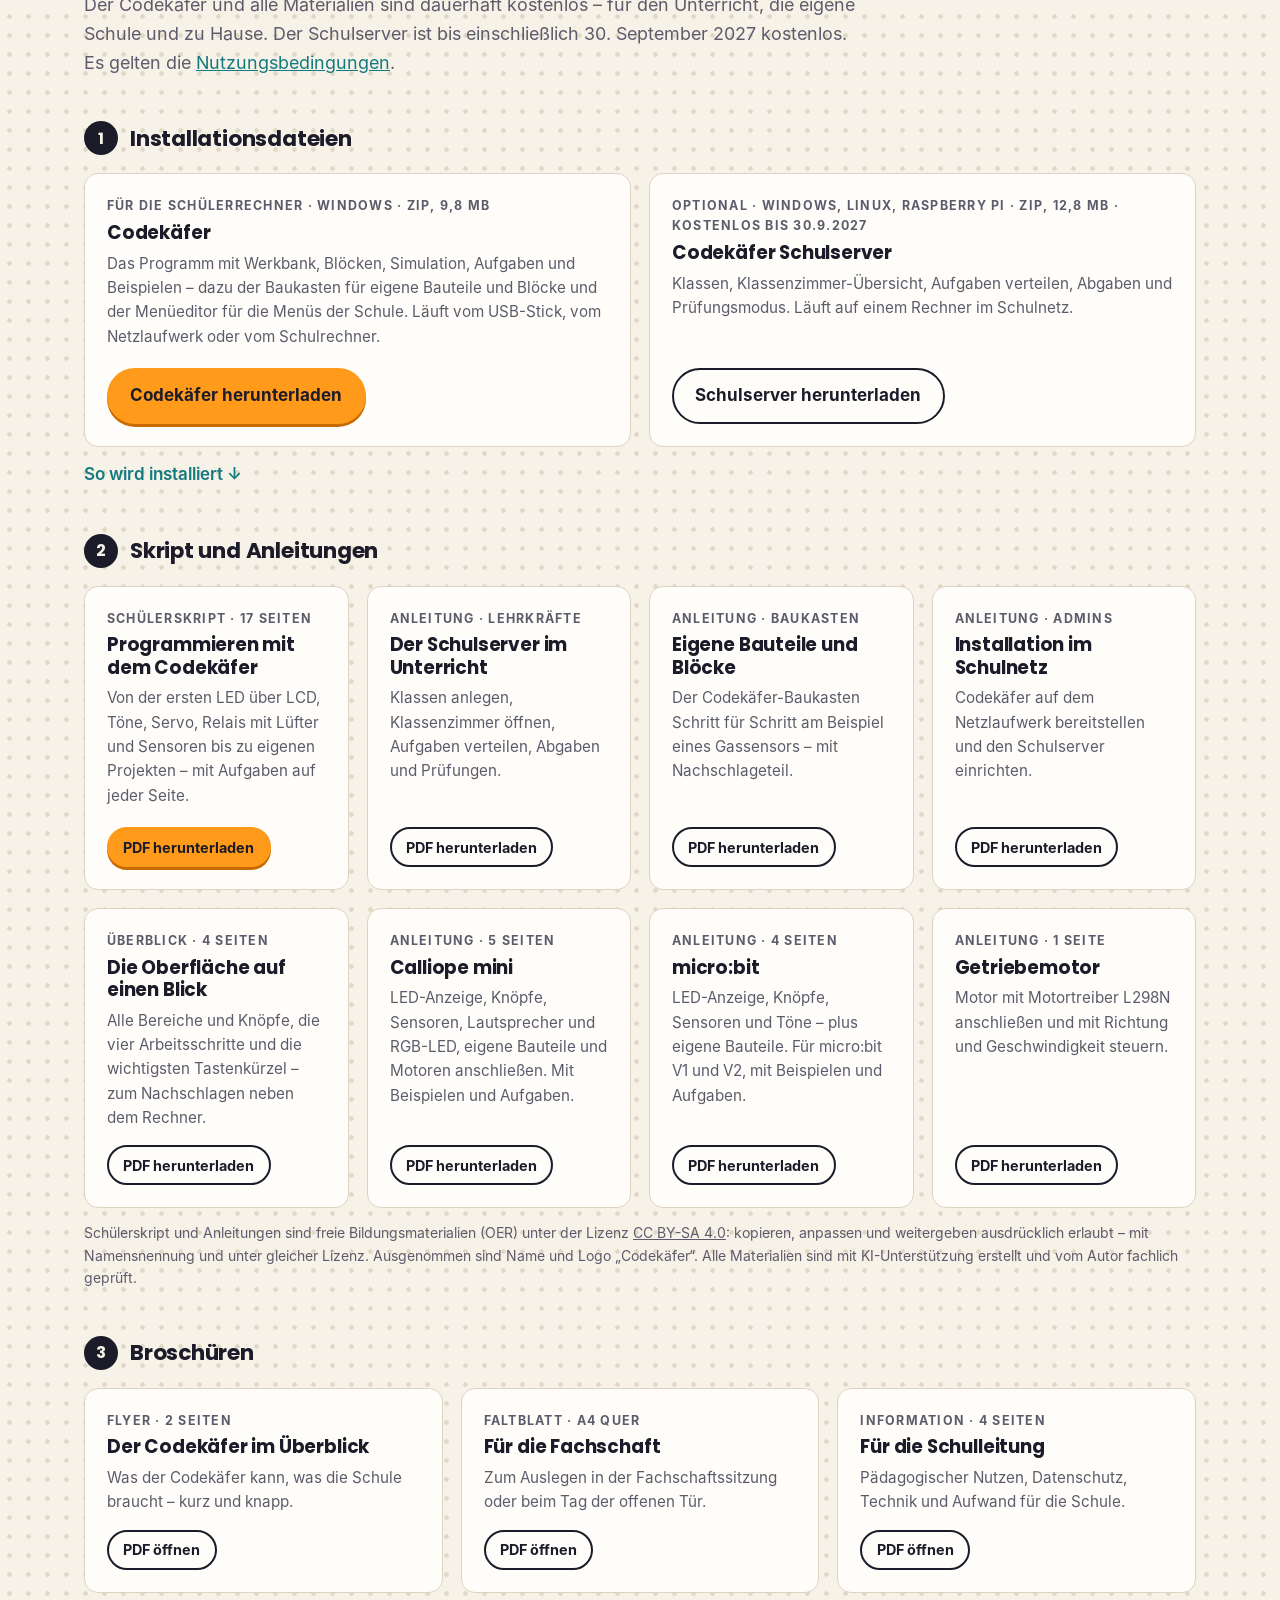
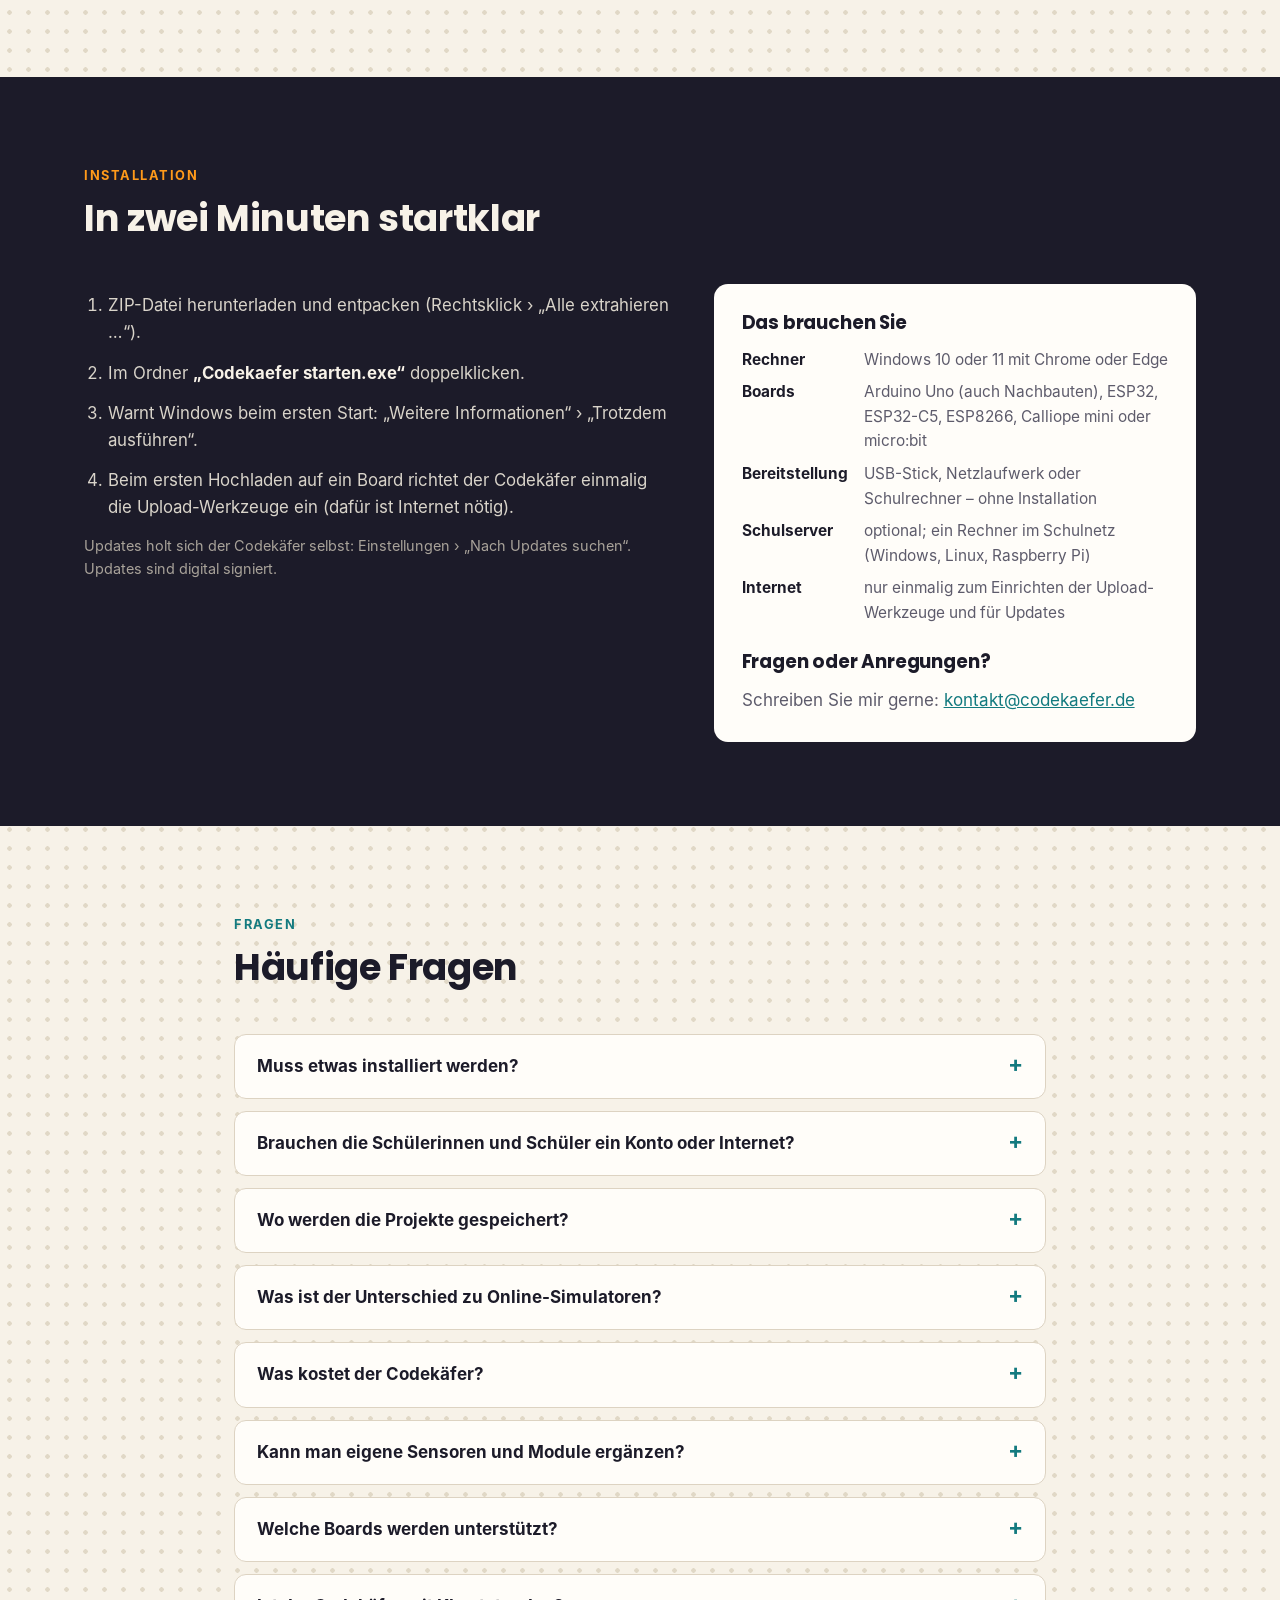
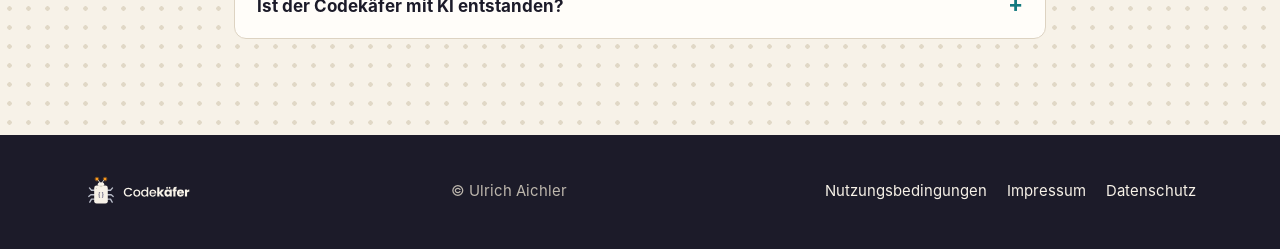
==== commit 34585a35: "Codekäfer 0.32.1 / Schulserver 0.16.1: Download, Schülerskript mit Lüfter am Relais, Überblick - Dow" ====
--- a/index.html
+++ b/index.html
@@ -181,7 +181,7 @@
 
     <h3 class="gruppe"><span>2</span> Skript und Anleitungen</h3>
     <div class="material vier">
-      <div class="mat"><span class="art">Schülerskript · 17 Seiten</span><h3>Programmieren mit dem Codekäfer</h3><p>Von der ersten LED über LCD, Töne, Servo, Relais, Sensoren und Schallsensor bis zu eigenen Projekten – mit Aufgaben auf jeder Seite.</p><a class="knopf klein voll" href="material/codekaefer-schuelerskript.pdf">PDF herunterladen</a></div>
+      <div class="mat"><span class="art">Schülerskript · 17 Seiten</span><h3>Programmieren mit dem Codekäfer</h3><p>Von der ersten LED über LCD, Töne, Servo, Relais mit Lüfter und Sensoren bis zu eigenen Projekten – mit Aufgaben auf jeder Seite.</p><a class="knopf klein voll" href="material/codekaefer-schuelerskript.pdf">PDF herunterladen</a></div>
       <div class="mat"><span class="art">Anleitung · Lehrkräfte</span><h3>Der Schulserver im Unterricht</h3><p>Klassen anlegen, Klassenzimmer öffnen, Aufgaben verteilen, Abgaben und Prüfungen.</p><a class="knopf klein rand" href="material/codekaefer-schulserver-lehrkraefte.pdf">PDF herunterladen</a></div>
       <div class="mat"><span class="art">Anleitung · Baukasten</span><h3>Eigene Bauteile und Blöcke</h3><p>Der Codekäfer-Baukasten Schritt für Schritt am Beispiel eines Gassensors – mit Nachschlageteil.</p><a class="knopf klein rand" href="material/codekaefer-baukasten-anleitung.pdf">PDF herunterladen</a></div>
       <div class="mat"><span class="art">Anleitung · Admins</span><h3>Installation im Schulnetz</h3><p>Codekäfer auf dem Netzlaufwerk bereitstellen und den Schulserver einrichten.</p><a class="knopf klein rand" href="material/codekaefer-installation-admins.pdf">PDF herunterladen</a></div>
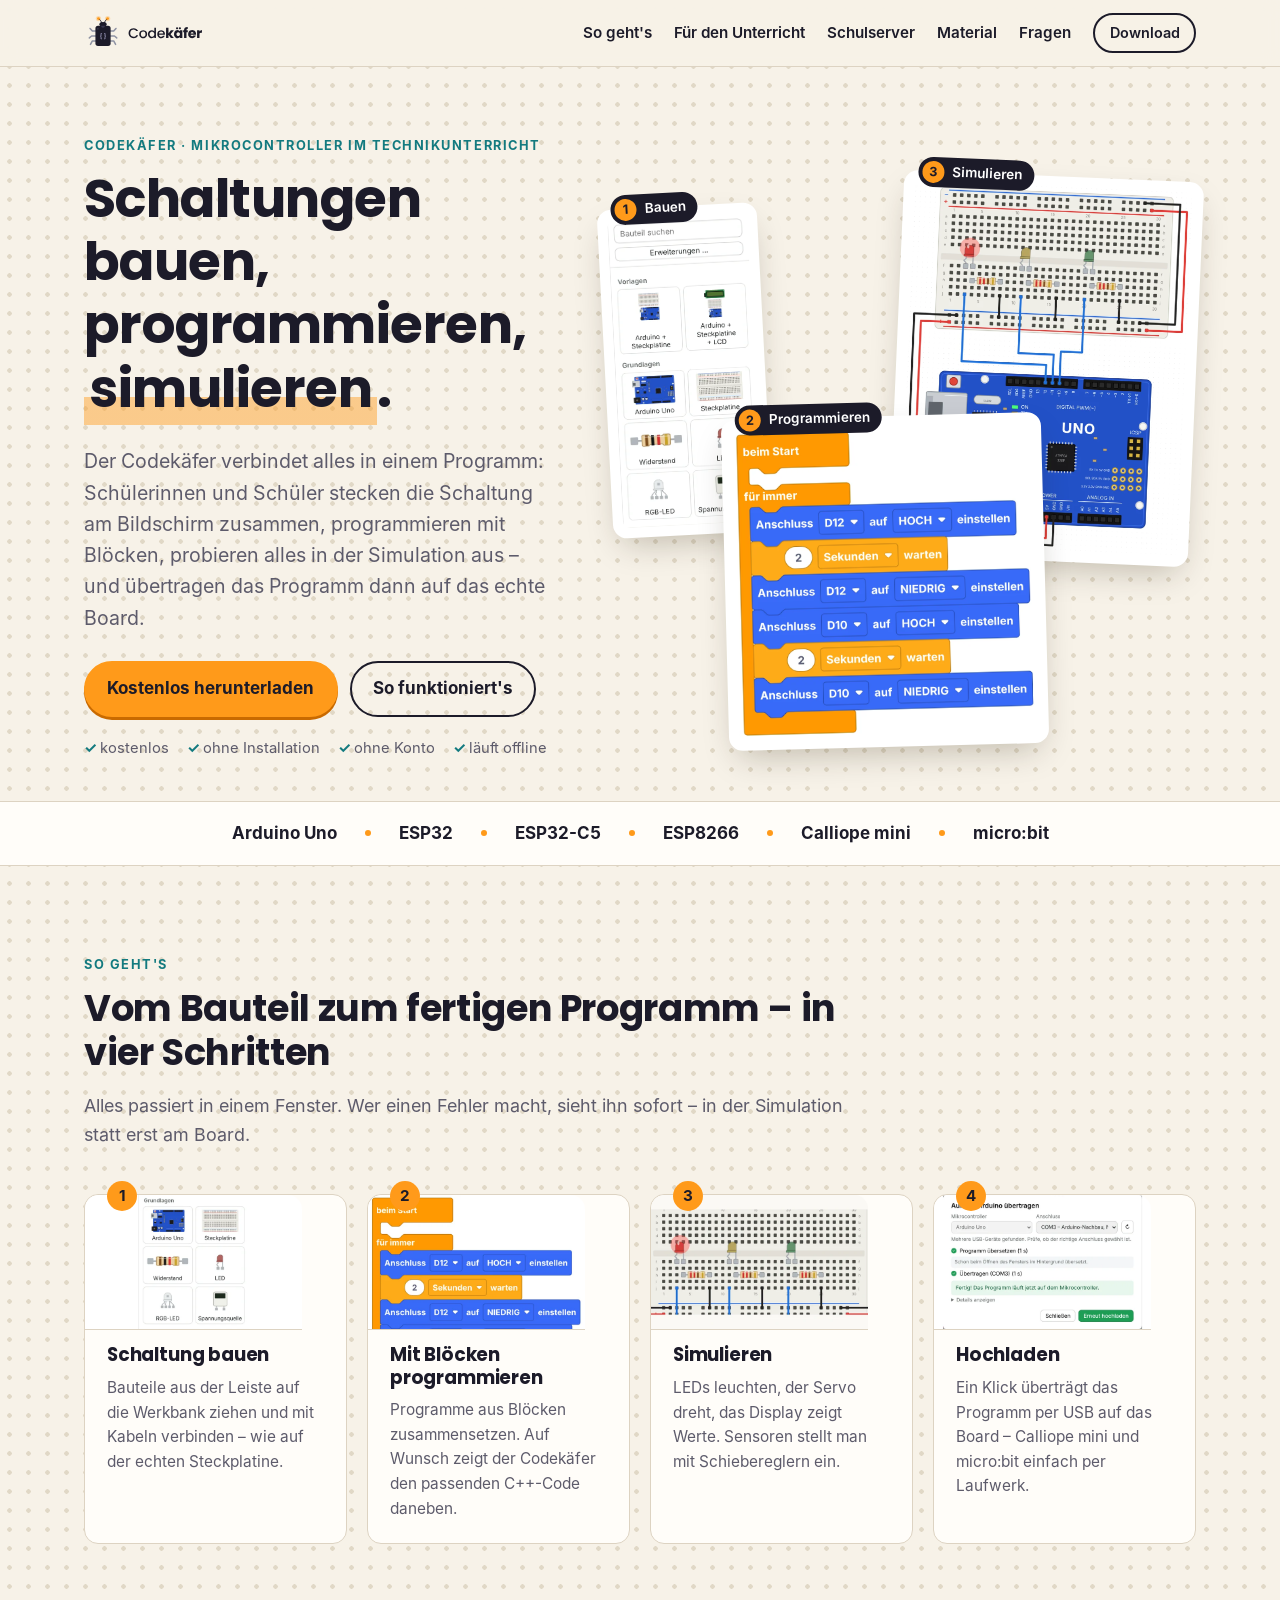
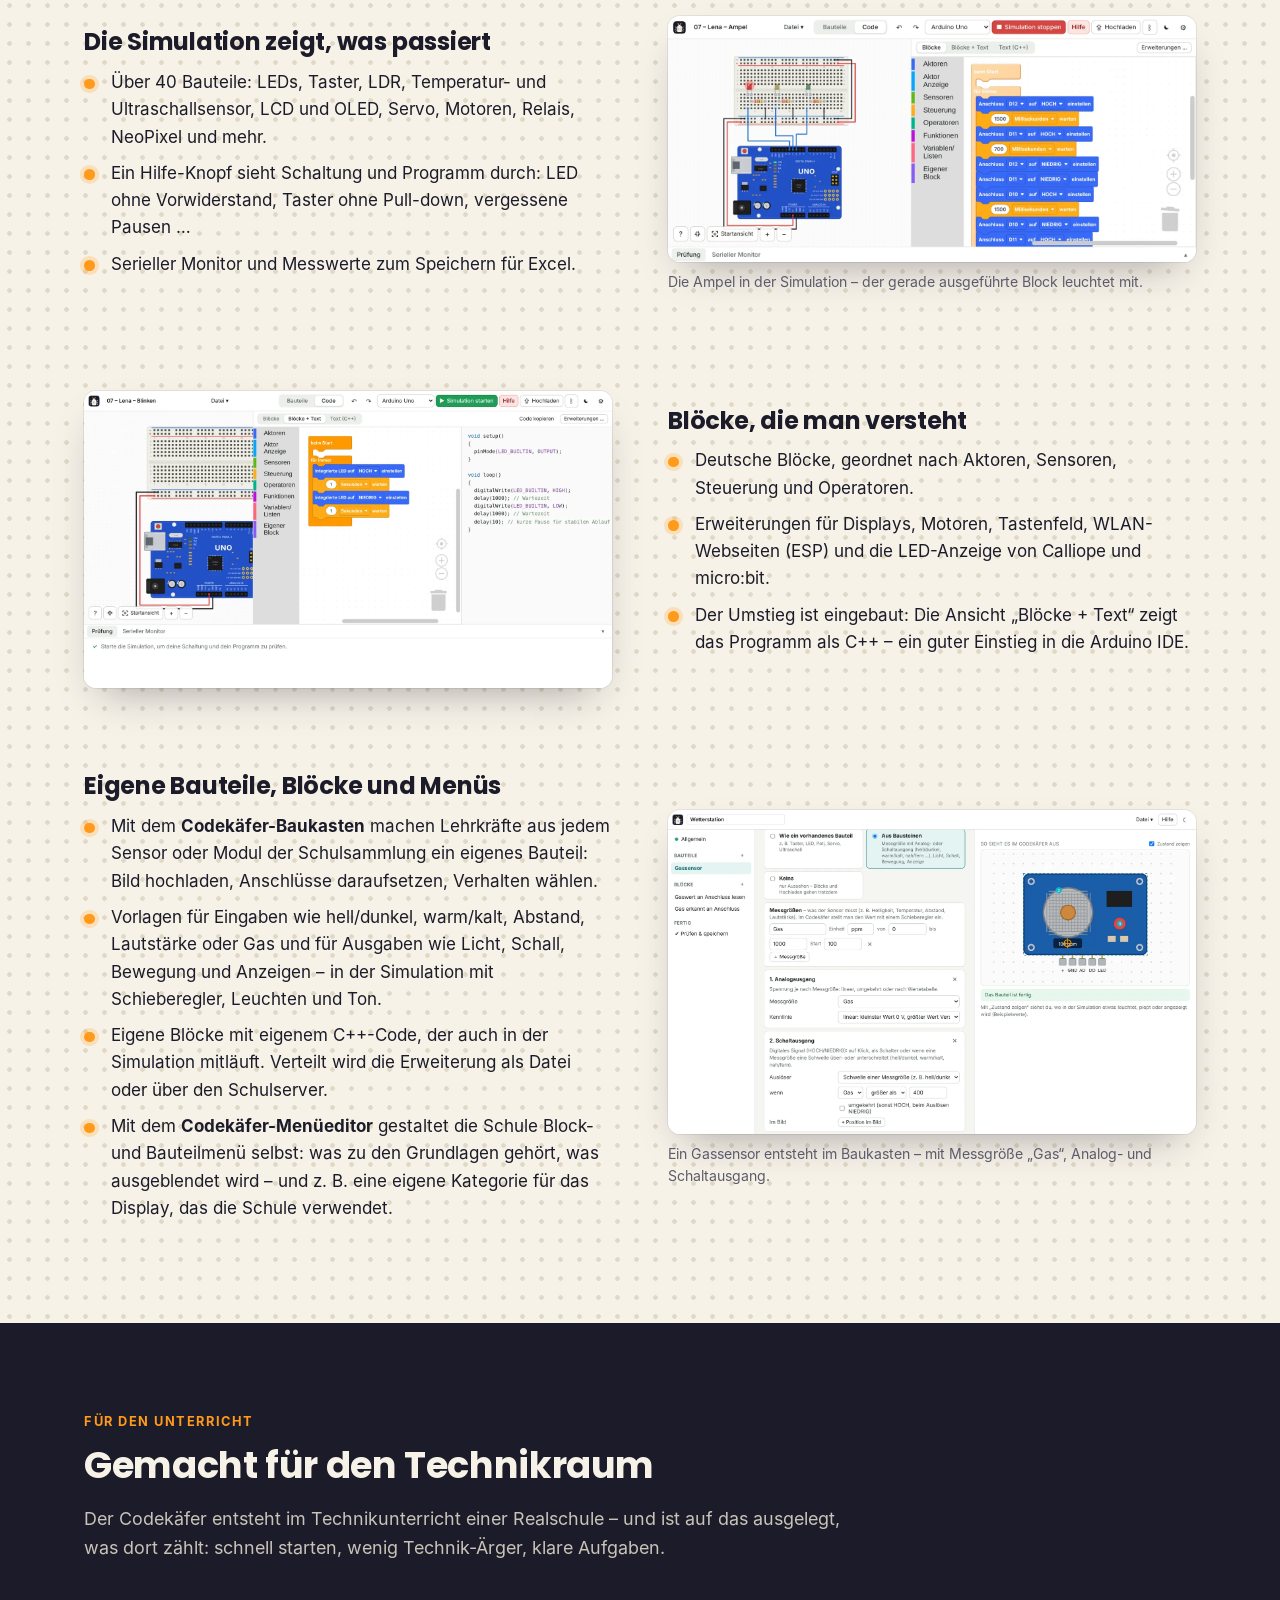
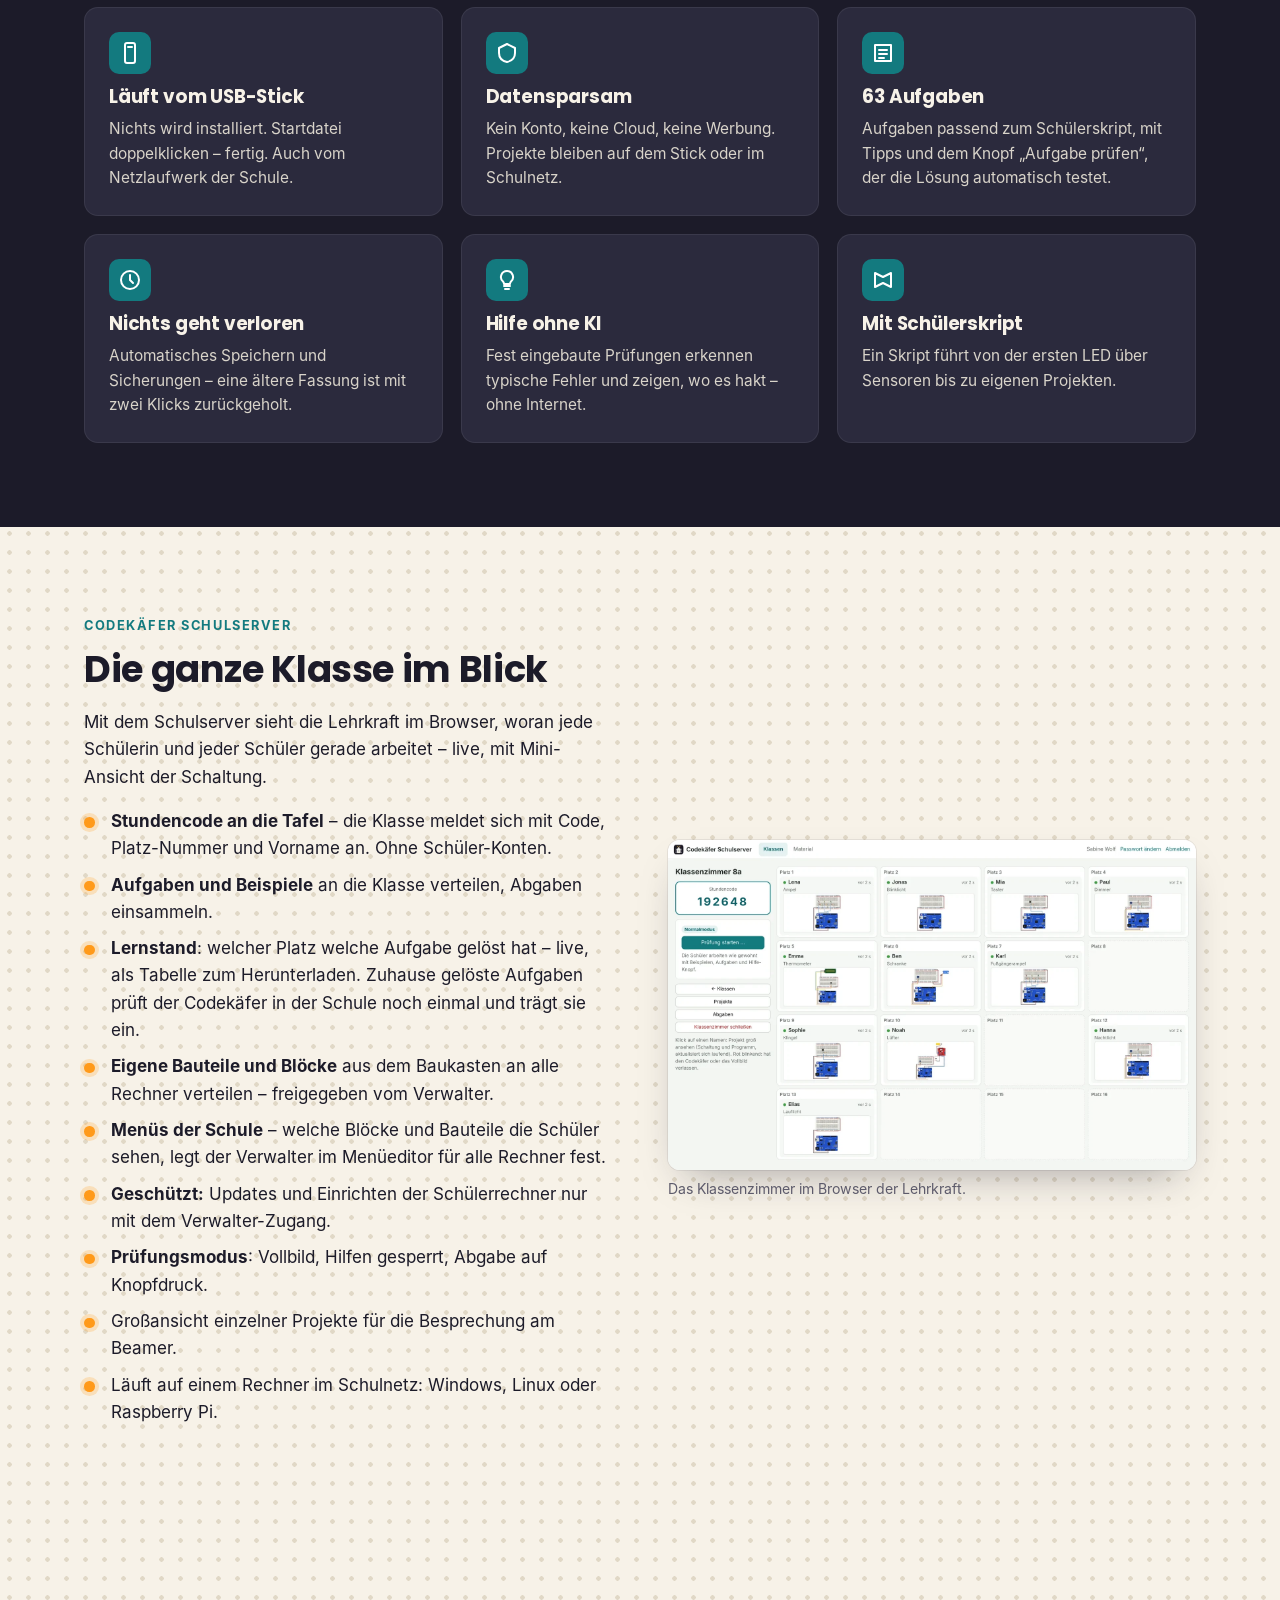
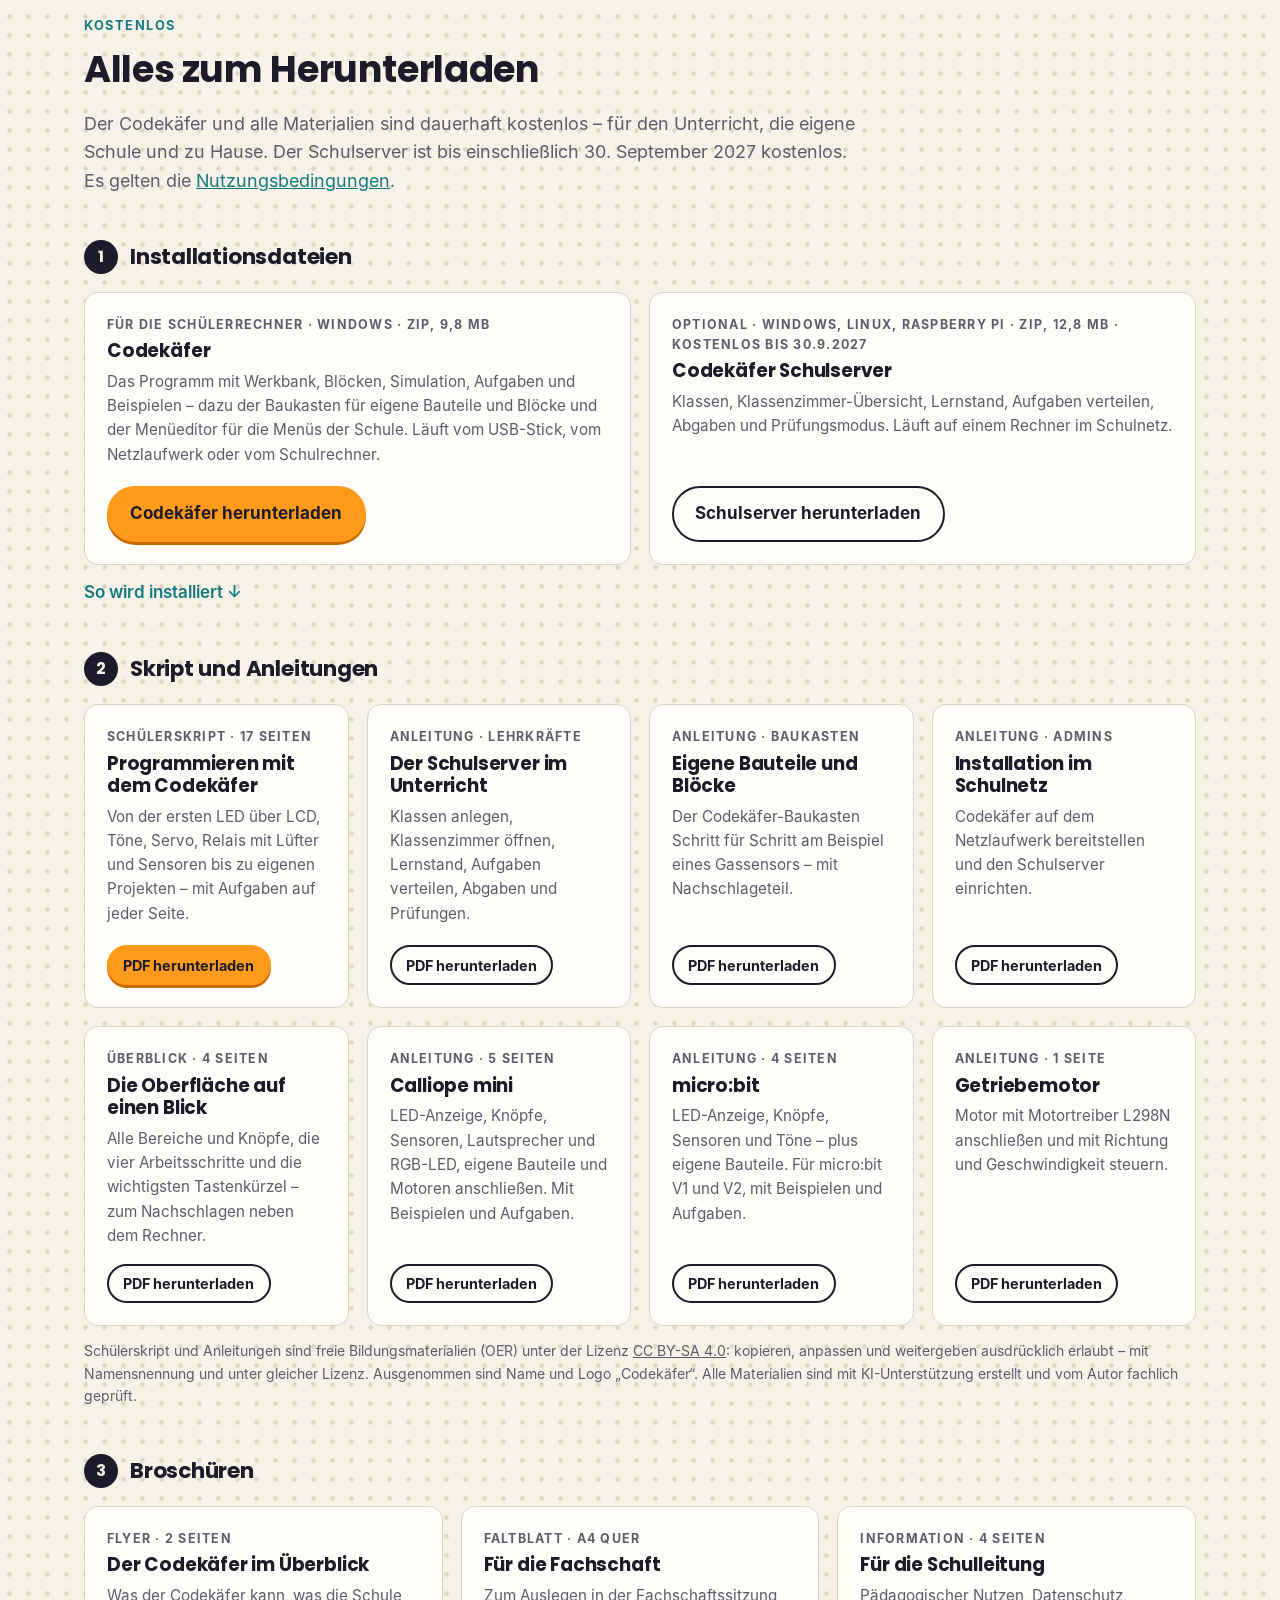
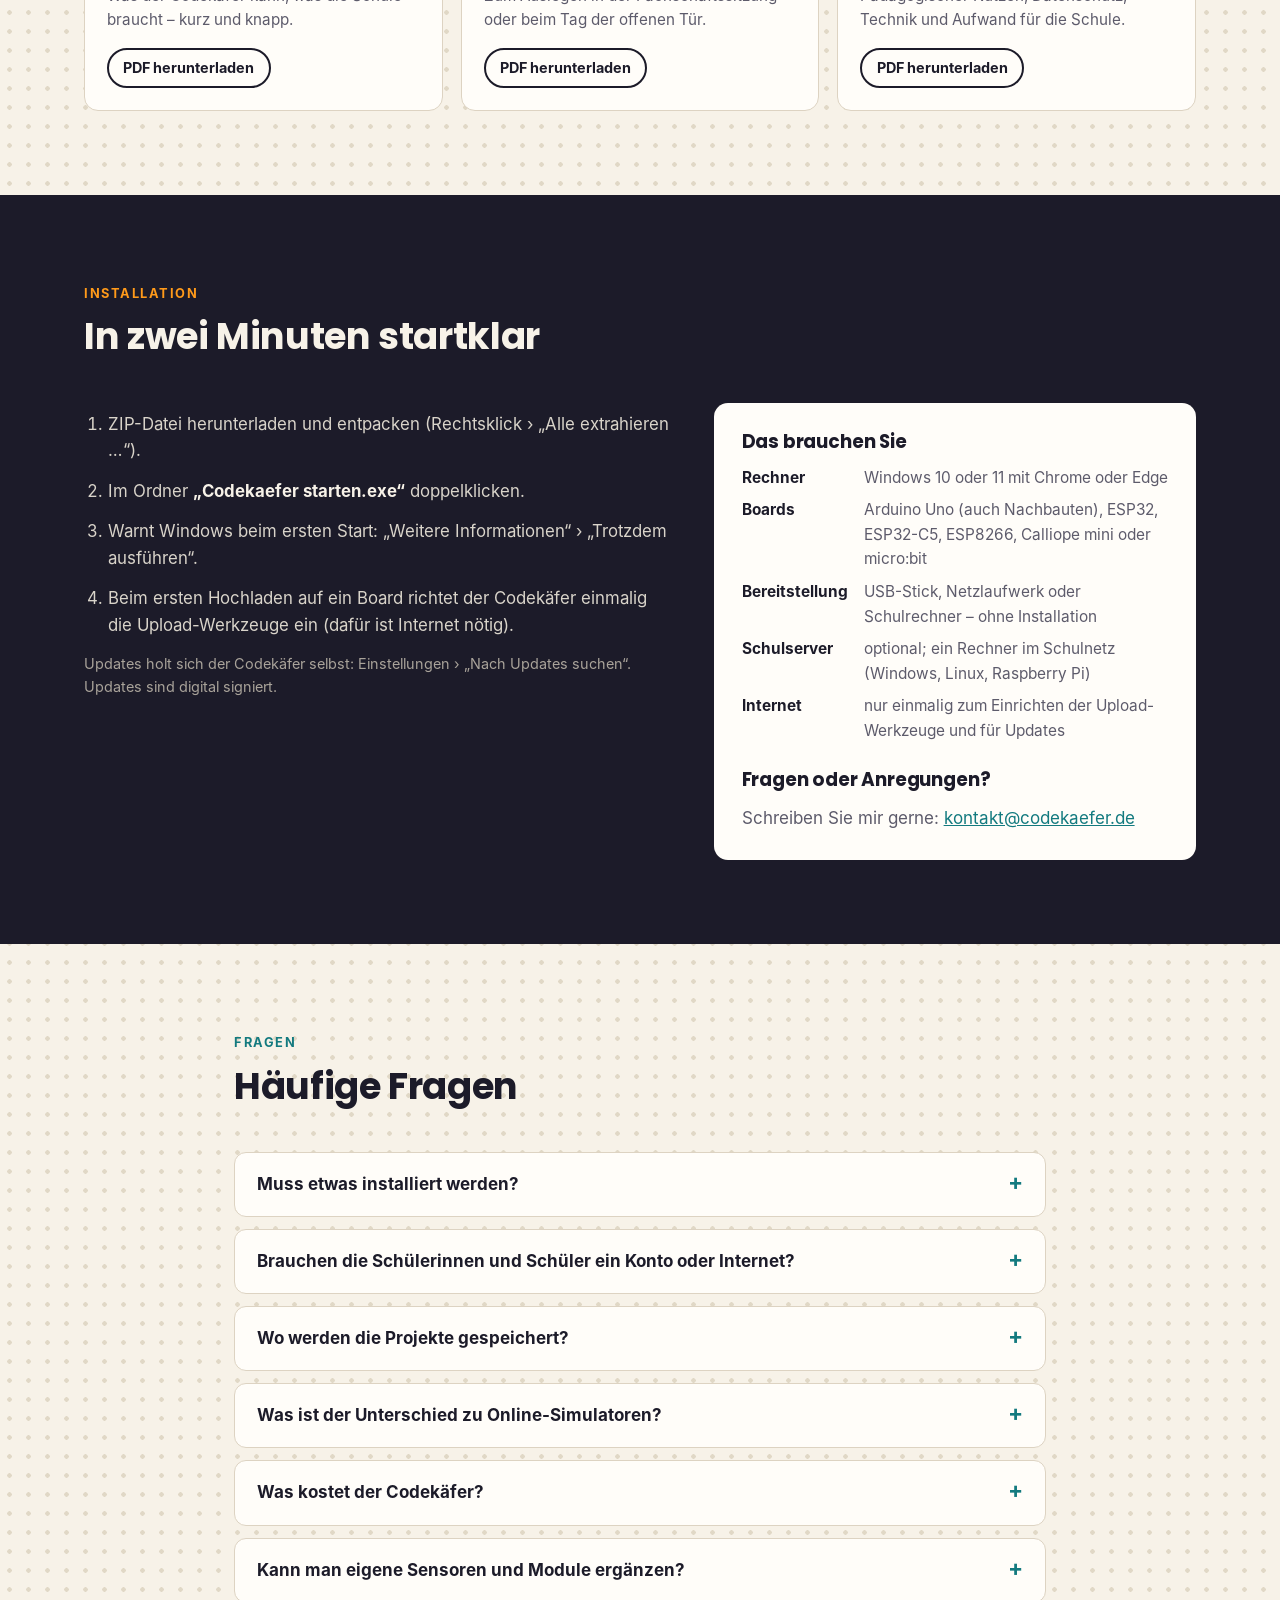
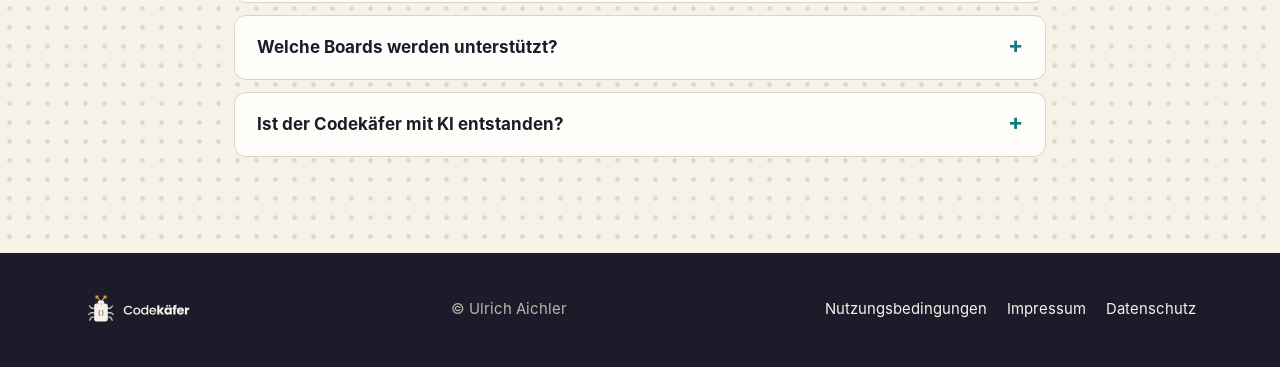
==== commit f36a55ff: "Startseite: Material-Knöpfe über das Release (gezählt), Lernstand, eigene Downloads nicht mitzählen " ====
--- a/index.html
+++ b/index.html
@@ -148,6 +148,7 @@
         <ul>
           <li><b>Stundencode an die Tafel</b> – die Klasse meldet sich mit Code, Platz-Nummer und Vorname an. Ohne Schüler-Konten.</li>
           <li><b>Aufgaben und Beispiele</b> an die Klasse verteilen, Abgaben einsammeln.</li>
+          <li><b>Lernstand</b>: welcher Platz welche Aufgabe gelöst hat – live, als Tabelle zum Herunterladen. Zuhause gelöste Aufgaben prüft der Codekäfer in der Schule noch einmal und trägt sie ein.</li>
           <li><b>Eigene Bauteile und Blöcke</b> aus dem Baukasten an alle Rechner verteilen – freigegeben vom Verwalter.</li>
           <li><b>Menüs der Schule</b> – welche Blöcke und Bauteile die Schüler sehen, legt der Verwalter im Menüeditor für alle Rechner fest.</li>
           <li><b>Geschützt:</b> Updates und Einrichten der Schülerrechner nur mit dem Verwalter-Zugang.</li>
@@ -175,30 +176,30 @@
     <h3 class="gruppe"><span>1</span> Installationsdateien</h3>
     <div class="material zwei">
       <div class="mat"><span class="art">Für die Schülerrechner · Windows · ZIP, 9,8 MB</span><h3>Codekäfer</h3><p>Das Programm mit Werkbank, Blöcken, Simulation, Aufgaben und Beispielen – dazu der Baukasten für eigene Bauteile und Blöcke und der Menüeditor für die Menüs der Schule. Läuft vom USB-Stick, vom Netzlaufwerk oder vom Schulrechner.</p><a class="knopf voll" href="https://github.com/werkstatt-aic/codekaefer-webseite/releases/latest/download/Codekaefer.zip">Codekäfer herunterladen</a></div>
-      <div class="mat"><span class="art">Optional · Windows, Linux, Raspberry Pi · ZIP, 12,8 MB · kostenlos bis 30.9.2027</span><h3>Codekäfer Schulserver</h3><p>Klassen, Klassenzimmer-Übersicht, Aufgaben verteilen, Abgaben und Prüfungsmodus. Läuft auf einem Rechner im Schulnetz.</p><a class="knopf rand" href="https://github.com/werkstatt-aic/codekaefer-webseite/releases/latest/download/Codekaefer-Schulserver.zip">Schulserver herunterladen</a></div>
+      <div class="mat"><span class="art">Optional · Windows, Linux, Raspberry Pi · ZIP, 12,8 MB · kostenlos bis 30.9.2027</span><h3>Codekäfer Schulserver</h3><p>Klassen, Klassenzimmer-Übersicht, Lernstand, Aufgaben verteilen, Abgaben und Prüfungsmodus. Läuft auf einem Rechner im Schulnetz.</p><a class="knopf rand" href="https://github.com/werkstatt-aic/codekaefer-webseite/releases/latest/download/Codekaefer-Schulserver.zip">Schulserver herunterladen</a></div>
     </div>
     <p class="verweis"><a href="#installation">So wird installiert ↓</a></p>
 
     <h3 class="gruppe"><span>2</span> Skript und Anleitungen</h3>
     <div class="material vier">
-      <div class="mat"><span class="art">Schülerskript · 17 Seiten</span><h3>Programmieren mit dem Codekäfer</h3><p>Von der ersten LED über LCD, Töne, Servo, Relais mit Lüfter und Sensoren bis zu eigenen Projekten – mit Aufgaben auf jeder Seite.</p><a class="knopf klein voll" href="material/codekaefer-schuelerskript.pdf">PDF herunterladen</a></div>
-      <div class="mat"><span class="art">Anleitung · Lehrkräfte</span><h3>Der Schulserver im Unterricht</h3><p>Klassen anlegen, Klassenzimmer öffnen, Aufgaben verteilen, Abgaben und Prüfungen.</p><a class="knopf klein rand" href="material/codekaefer-schulserver-lehrkraefte.pdf">PDF herunterladen</a></div>
-      <div class="mat"><span class="art">Anleitung · Baukasten</span><h3>Eigene Bauteile und Blöcke</h3><p>Der Codekäfer-Baukasten Schritt für Schritt am Beispiel eines Gassensors – mit Nachschlageteil.</p><a class="knopf klein rand" href="material/codekaefer-baukasten-anleitung.pdf">PDF herunterladen</a></div>
-      <div class="mat"><span class="art">Anleitung · Admins</span><h3>Installation im Schulnetz</h3><p>Codekäfer auf dem Netzlaufwerk bereitstellen und den Schulserver einrichten.</p><a class="knopf klein rand" href="material/codekaefer-installation-admins.pdf">PDF herunterladen</a></div>
+      <div class="mat"><span class="art">Schülerskript · 17 Seiten</span><h3>Programmieren mit dem Codekäfer</h3><p>Von der ersten LED über LCD, Töne, Servo, Relais mit Lüfter und Sensoren bis zu eigenen Projekten – mit Aufgaben auf jeder Seite.</p><a class="knopf klein voll" href="https://github.com/werkstatt-aic/codekaefer-webseite/releases/latest/download/codekaefer-schuelerskript.pdf">PDF herunterladen</a></div>
+      <div class="mat"><span class="art">Anleitung · Lehrkräfte</span><h3>Der Schulserver im Unterricht</h3><p>Klassen anlegen, Klassenzimmer öffnen, Lernstand, Aufgaben verteilen, Abgaben und Prüfungen.</p><a class="knopf klein rand" href="https://github.com/werkstatt-aic/codekaefer-webseite/releases/latest/download/codekaefer-schulserver-lehrkraefte.pdf">PDF herunterladen</a></div>
+      <div class="mat"><span class="art">Anleitung · Baukasten</span><h3>Eigene Bauteile und Blöcke</h3><p>Der Codekäfer-Baukasten Schritt für Schritt am Beispiel eines Gassensors – mit Nachschlageteil.</p><a class="knopf klein rand" href="https://github.com/werkstatt-aic/codekaefer-webseite/releases/latest/download/codekaefer-baukasten-anleitung.pdf">PDF herunterladen</a></div>
+      <div class="mat"><span class="art">Anleitung · Admins</span><h3>Installation im Schulnetz</h3><p>Codekäfer auf dem Netzlaufwerk bereitstellen und den Schulserver einrichten.</p><a class="knopf klein rand" href="https://github.com/werkstatt-aic/codekaefer-webseite/releases/latest/download/codekaefer-installation-admins.pdf">PDF herunterladen</a></div>
     </div>
     <div class="material vier" style="margin-top:18px">
-      <div class="mat"><span class="art">Überblick · 4 Seiten</span><h3>Die Oberfläche auf einen Blick</h3><p>Alle Bereiche und Knöpfe, die vier Arbeitsschritte und die wichtigsten Tastenkürzel – zum Nachschlagen neben dem Rechner.</p><a class="knopf klein rand" href="material/codekaefer-ueberblick.pdf">PDF herunterladen</a></div>
-      <div class="mat"><span class="art">Anleitung · 5 Seiten</span><h3>Calliope mini</h3><p>LED-Anzeige, Knöpfe, Sensoren, Lautsprecher und RGB-LED, eigene Bauteile und Motoren anschließen. Mit Beispielen und Aufgaben.</p><a class="knopf klein rand" href="material/codekaefer-anleitung-calliope-mini.pdf">PDF herunterladen</a></div>
-      <div class="mat"><span class="art">Anleitung · 4 Seiten</span><h3>micro:bit</h3><p>LED-Anzeige, Knöpfe, Sensoren und Töne – plus eigene Bauteile. Für micro:bit V1 und V2, mit Beispielen und Aufgaben.</p><a class="knopf klein rand" href="material/codekaefer-anleitung-microbit.pdf">PDF herunterladen</a></div>
-      <div class="mat"><span class="art">Anleitung · 1 Seite</span><h3>Getriebemotor</h3><p>Motor mit Motortreiber L298N anschließen und mit Richtung und Geschwindigkeit steuern.</p><a class="knopf klein rand" href="material/codekaefer-anleitung-getriebemotor.pdf">PDF herunterladen</a></div>
+      <div class="mat"><span class="art">Überblick · 4 Seiten</span><h3>Die Oberfläche auf einen Blick</h3><p>Alle Bereiche und Knöpfe, die vier Arbeitsschritte und die wichtigsten Tastenkürzel – zum Nachschlagen neben dem Rechner.</p><a class="knopf klein rand" href="https://github.com/werkstatt-aic/codekaefer-webseite/releases/latest/download/codekaefer-ueberblick.pdf">PDF herunterladen</a></div>
+      <div class="mat"><span class="art">Anleitung · 5 Seiten</span><h3>Calliope mini</h3><p>LED-Anzeige, Knöpfe, Sensoren, Lautsprecher und RGB-LED, eigene Bauteile und Motoren anschließen. Mit Beispielen und Aufgaben.</p><a class="knopf klein rand" href="https://github.com/werkstatt-aic/codekaefer-webseite/releases/latest/download/codekaefer-anleitung-calliope-mini.pdf">PDF herunterladen</a></div>
+      <div class="mat"><span class="art">Anleitung · 4 Seiten</span><h3>micro:bit</h3><p>LED-Anzeige, Knöpfe, Sensoren und Töne – plus eigene Bauteile. Für micro:bit V1 und V2, mit Beispielen und Aufgaben.</p><a class="knopf klein rand" href="https://github.com/werkstatt-aic/codekaefer-webseite/releases/latest/download/codekaefer-anleitung-microbit.pdf">PDF herunterladen</a></div>
+      <div class="mat"><span class="art">Anleitung · 1 Seite</span><h3>Getriebemotor</h3><p>Motor mit Motortreiber L298N anschließen und mit Richtung und Geschwindigkeit steuern.</p><a class="knopf klein rand" href="https://github.com/werkstatt-aic/codekaefer-webseite/releases/latest/download/codekaefer-anleitung-getriebemotor.pdf">PDF herunterladen</a></div>
     </div>
     <p class="lizenz-notiz">Schülerskript und Anleitungen sind freie Bildungsmaterialien (OER) unter der Lizenz <a href="https://creativecommons.org/licenses/by-sa/4.0/deed.de" rel="license">CC BY-SA 4.0</a>: kopieren, anpassen und weitergeben ausdrücklich erlaubt – mit Namensnennung und unter gleicher Lizenz. Ausgenommen sind Name und Logo „Codekäfer“. Alle Materialien sind mit KI-Unterstützung erstellt und vom Autor fachlich geprüft.</p>
 
     <h3 class="gruppe"><span>3</span> Broschüren</h3>
     <div class="material">
-      <div class="mat"><span class="art">Flyer · 2 Seiten</span><h3>Der Codekäfer im Überblick</h3><p>Was der Codekäfer kann, was die Schule braucht – kurz und knapp.</p><a class="knopf klein rand" href="material/codekaefer-flyer.pdf">PDF öffnen</a></div>
-      <div class="mat"><span class="art">Faltblatt · A4 quer</span><h3>Für die Fachschaft</h3><p>Zum Auslegen in der Fachschaftssitzung oder beim Tag der offenen Tür.</p><a class="knopf klein rand" href="material/codekaefer-faltblatt.pdf">PDF öffnen</a></div>
-      <div class="mat"><span class="art">Information · 4 Seiten</span><h3>Für die Schulleitung</h3><p>Pädagogischer Nutzen, Datenschutz, Technik und Aufwand für die Schule.</p><a class="knopf klein rand" href="material/codekaefer-info-schulleitung.pdf">PDF öffnen</a></div>
+      <div class="mat"><span class="art">Flyer · 2 Seiten</span><h3>Der Codekäfer im Überblick</h3><p>Was der Codekäfer kann, was die Schule braucht – kurz und knapp.</p><a class="knopf klein rand" href="https://github.com/werkstatt-aic/codekaefer-webseite/releases/latest/download/codekaefer-flyer.pdf">PDF herunterladen</a></div>
+      <div class="mat"><span class="art">Faltblatt · A4 quer</span><h3>Für die Fachschaft</h3><p>Zum Auslegen in der Fachschaftssitzung oder beim Tag der offenen Tür.</p><a class="knopf klein rand" href="https://github.com/werkstatt-aic/codekaefer-webseite/releases/latest/download/codekaefer-faltblatt.pdf">PDF herunterladen</a></div>
+      <div class="mat"><span class="art">Information · 4 Seiten</span><h3>Für die Schulleitung</h3><p>Pädagogischer Nutzen, Datenschutz, Technik und Aufwand für die Schule.</p><a class="knopf klein rand" href="https://github.com/werkstatt-aic/codekaefer-webseite/releases/latest/download/codekaefer-info-schulleitung.pdf">PDF herunterladen</a></div>
     </div>
   </div>
 </section>
@@ -263,5 +264,6 @@
     <span><a href="nutzungsbedingungen.html">Nutzungsbedingungen</a><a href="impressum.html">Impressum</a><a href="datenschutz.html">Datenschutz</a></span>
   </div>
 </footer>
+<script src="js/eigen.js" defer></script>
 </body>
 </html>
